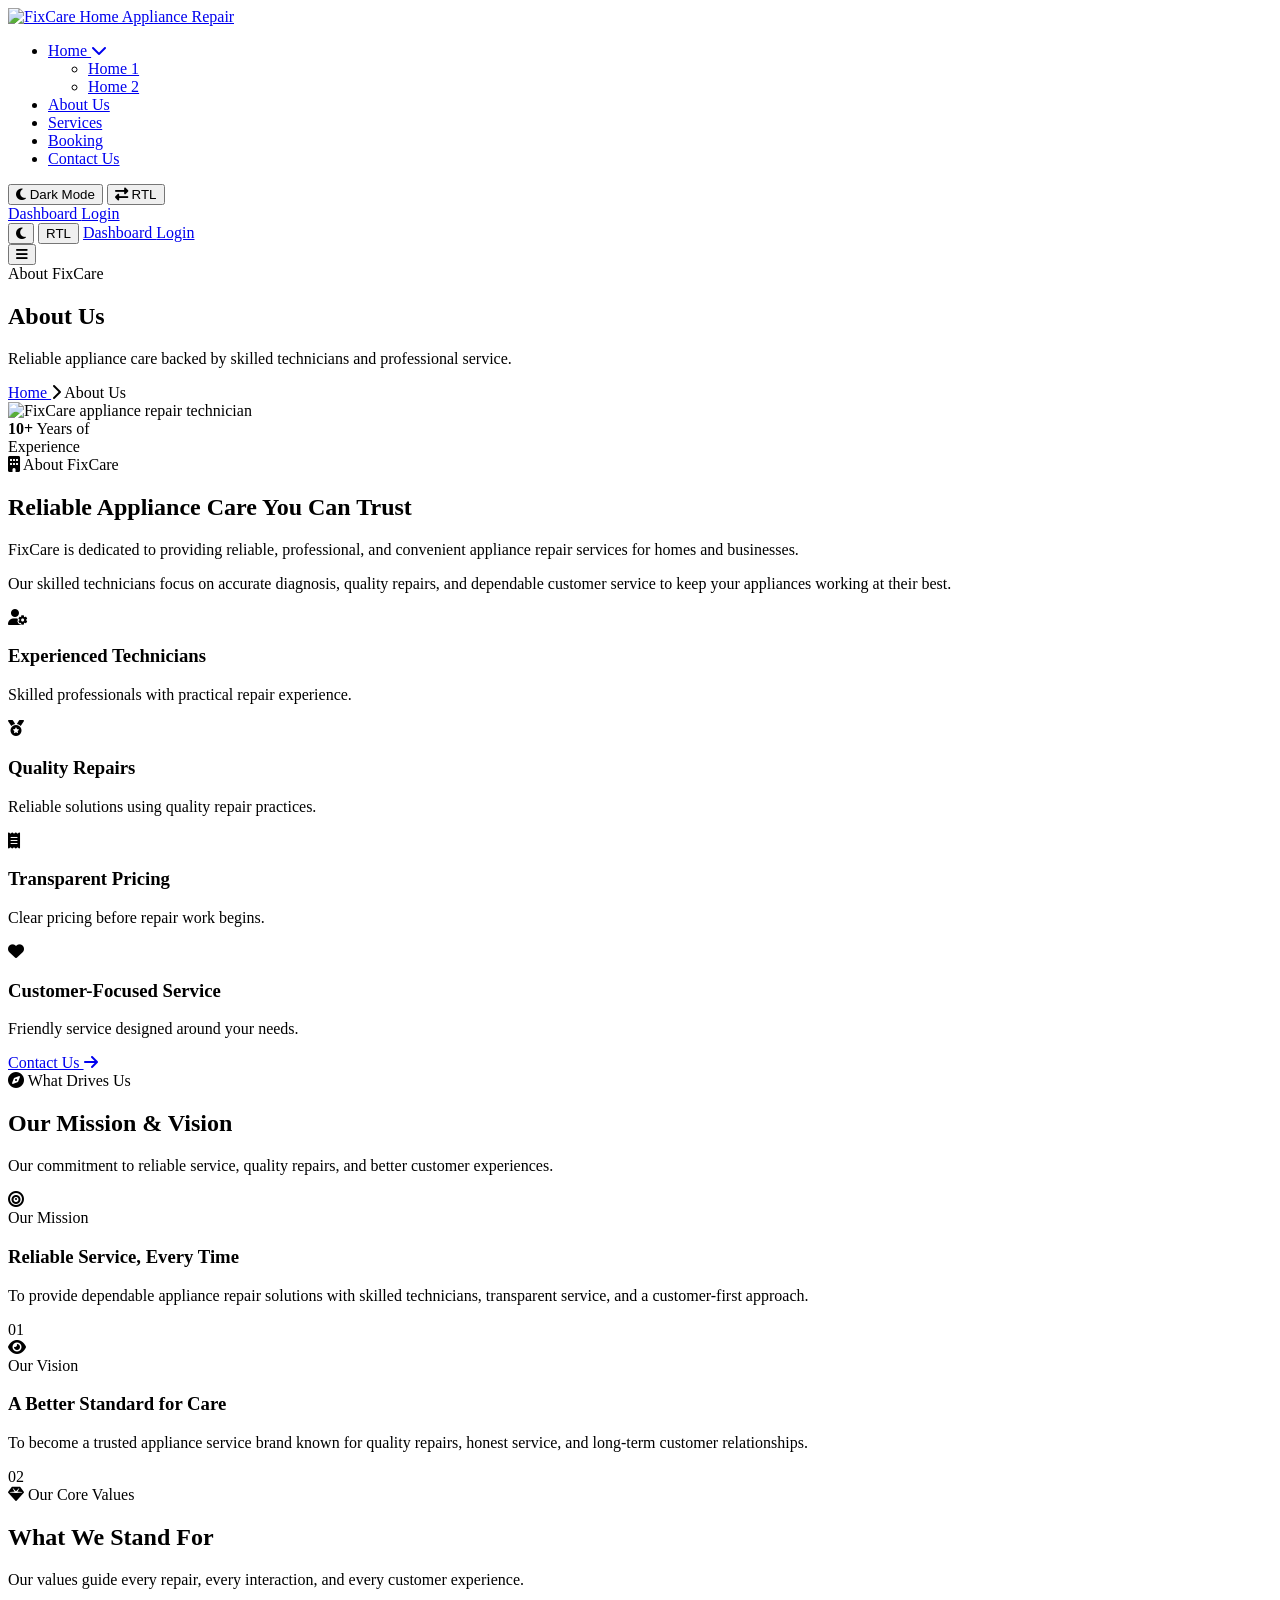
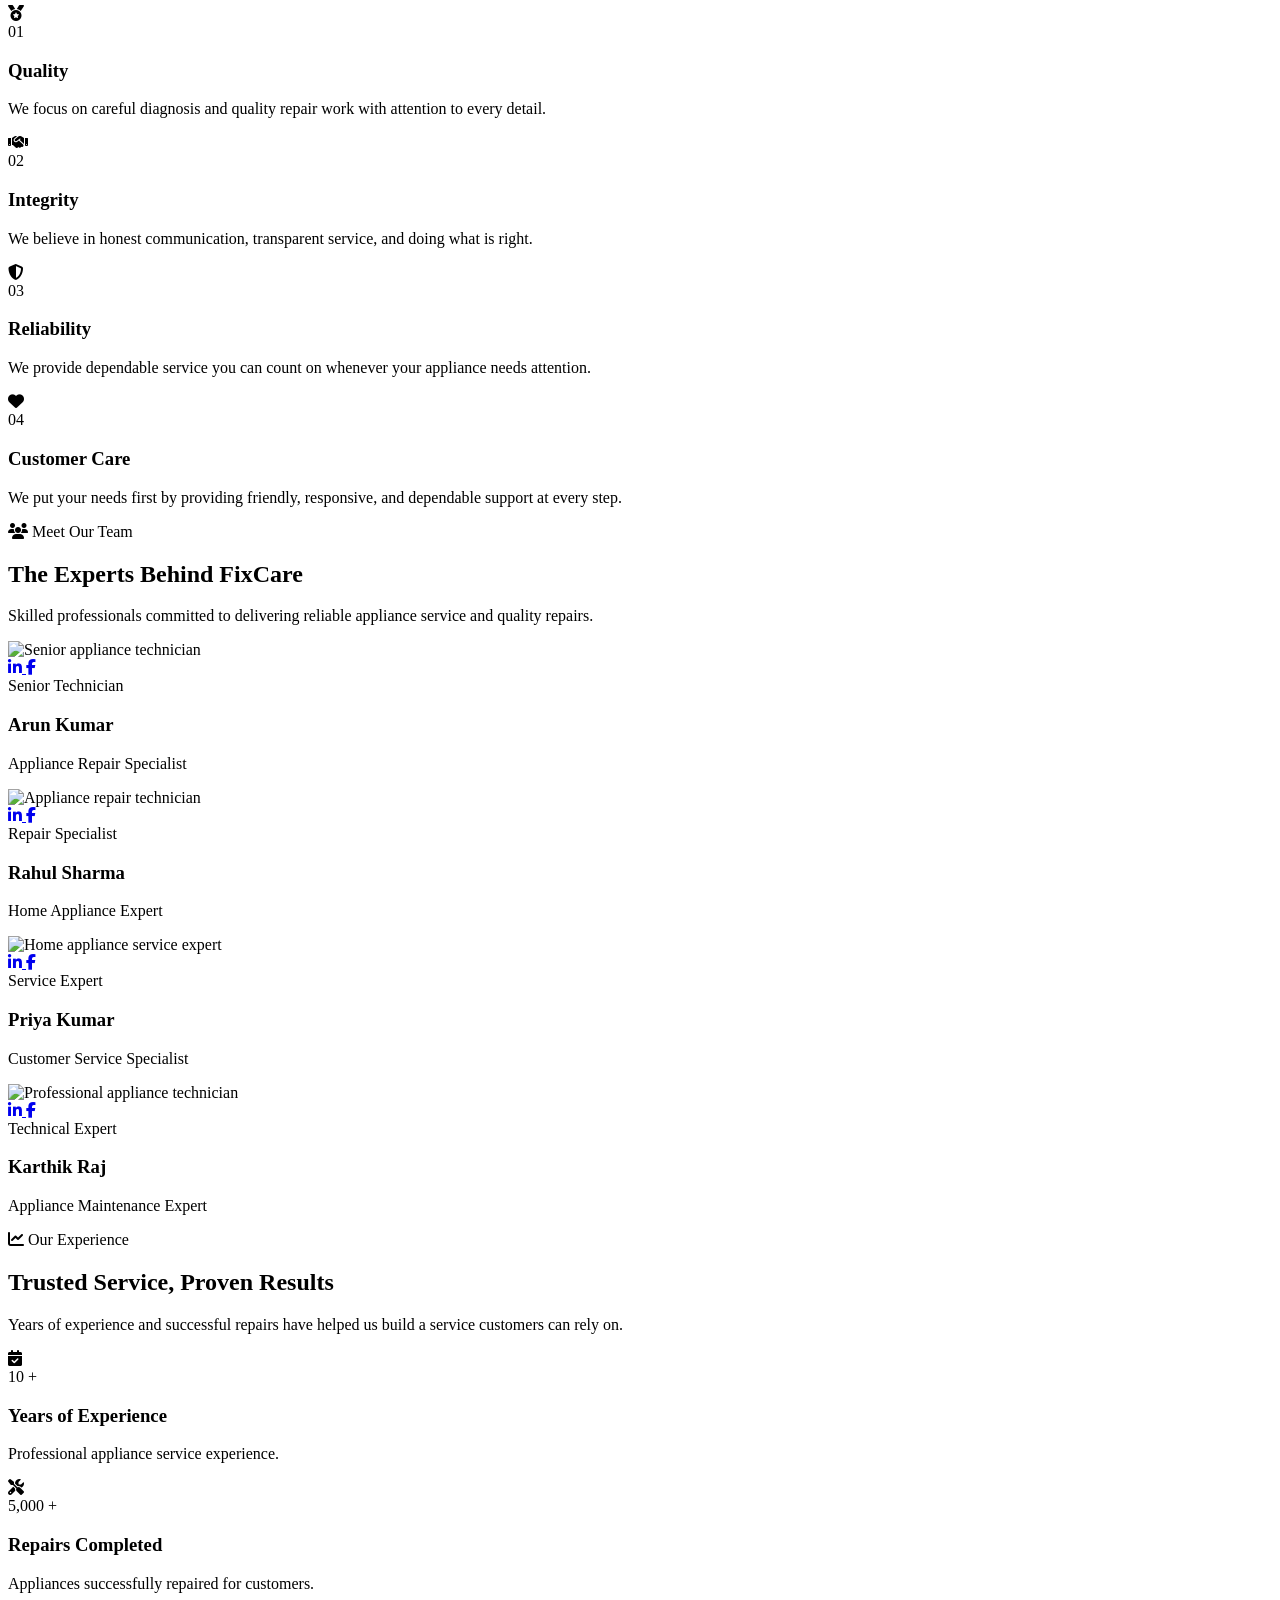
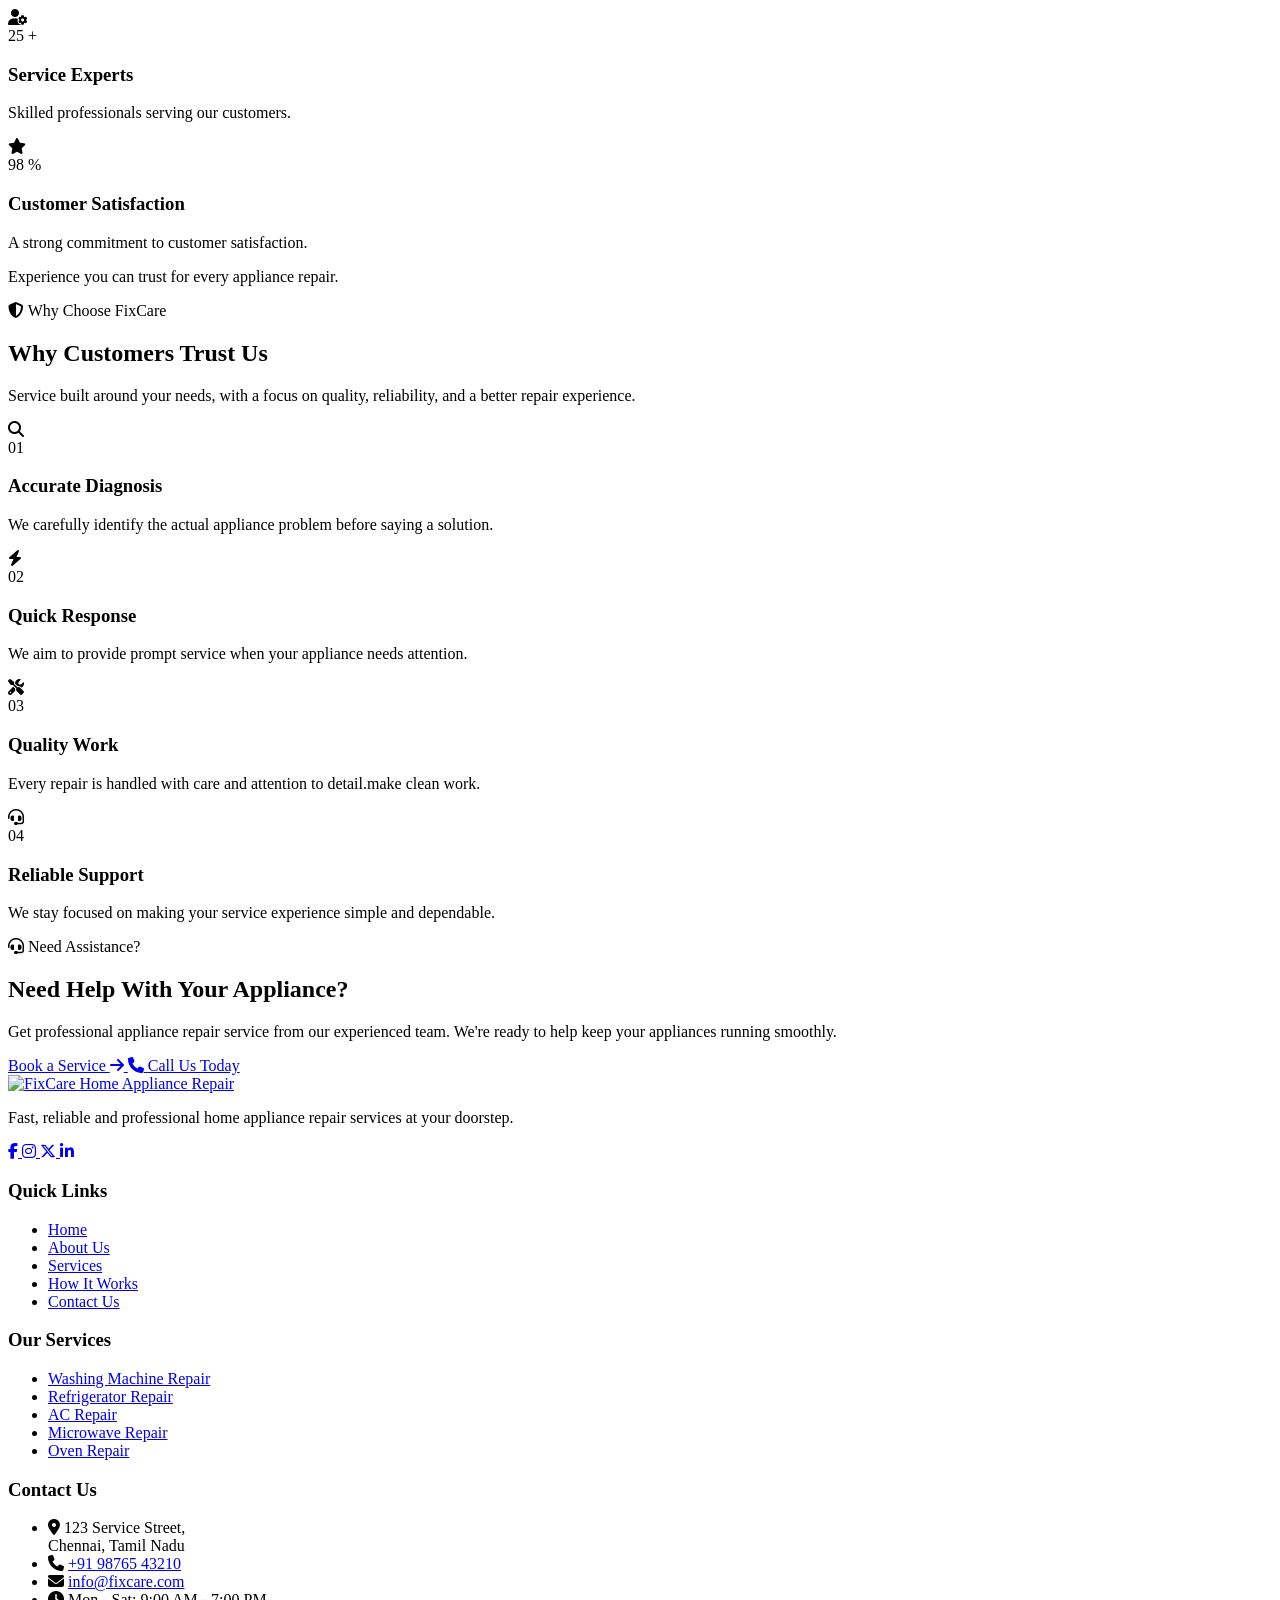
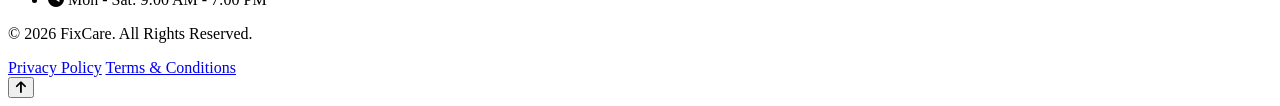
==== about.html @ e4c1529a "Add files via upload" ====
<!DOCTYPE html>

<html lang="en">

<head>
  <meta charset="UTF-8">
  <meta name="viewport" content="width=device-width, initial-scale=1.0">
  <title>FixCare - Home Appliance Repair</title>

  <!-- Favicon -->

  <link rel="icon" type="image/png" href="images/logo.png">

  <!-- Google Fonts -->

  <link rel="preconnect" href="https://fonts.googleapis.com">
  <link rel="preconnect" href="https://fonts.gstatic.com" crossorigin>
  <link href="https://fonts.googleapis.com/css2?family=Poppins:wght@300;400;500;600;700;800&display=swap" rel="stylesheet">

  <!-- Font Awesome -->

  <link rel="stylesheet" href="https://cdnjs.cloudflare.com/ajax/libs/font-awesome/6.7.2/css/all.min.css">

  <!-- CSS -->

  <link rel="stylesheet" href="css/style.css">
  <link rel="stylesheet" href="css/responsive.css">
</head>

<body>
    <!-- ================= HEADER ================= -->
<header class="main-header">
    <div class="header-container">

        <!-- Logo -->
        <a href="index.html" class="logo">
            <img src="images/logo.png" alt="FixCare Home Appliance Repair">
        </a>

        <!-- Navigation -->
        <nav class="main-nav" id="mainNav">

            <ul class="nav-menu">

                <!-- Home Dropdown -->
                <li class="nav-item dropdown">
                    <a href="#" class="nav-link">
                        Home
                        <i class="fas fa-chevron-down"></i>
                    </a>

                    <ul class="dropdown-menu">
                        <li>
                            <a href="index.html">Home 1</a>
                        </li>
                        <li>
                            <a href="home2.html">Home 2</a>
                        </li>
                    </ul>
                </li>

                <!-- About Us -->
                <li class="nav-item">
                    <a href="about.html" class="nav-link active">About Us</a>
                </li>

                <!-- Services -->
                <li class="nav-item">
                    <a href="services.html" class="nav-link">Services</a>
                </li>

                <!-- How It Works -->
                <li class="nav-item">
                    <a href="booking.html" class="nav-link">Booking</a>
                </li>

                <!-- Contact Us -->
                <li class="nav-item">
                    <a href="contact.html" class="nav-link">Contact Us</a>
                </li>

            </ul>

            <!-- Mobile Buttons -->
             <div class="mobile-buttons">

    <!-- Dark Mode + RTL -->
    <div class="mobile-theme-rtl">

        <button type="button" id="mobileThemeToggle">
            <i class="fas fa-moon"></i>
            <span>Dark Mode</span>
        </button>

        <button type="button" id="mobileRtlToggle">
            <i class="fas fa-right-left"></i>
            <span>RTL</span>
        </button>

    </div>

    <!-- Dashboard -->
    <a href="dashboard.html" class="header-btn dashboard-btn">
        Dashboard
    </a>

    <!-- Login -->
    <a href="login.html" class="header-btn login-btn">
        Login
    </a>

</div>

        </nav>

        <!-- Right Header Actions -->
        <div class="header-actions">

            <!-- Dark Mode -->
            <button class="icon-btn theme-toggle" id="themeToggle" type="button"
                aria-label="Toggle dark mode">
                <i class="fas fa-moon"></i>
            </button>

            <!-- RTL -->
            <button class="rtl-btn" id="rtlToggle" type="button">
                RTL
            </button>

            <!-- Dashboard -->
            <a href="dashboard.html" class="header-btn dashboard-btn">
                Dashboard
            </a>

            <!-- Login -->
            <a href="login.html" class="header-btn login-btn">
                Login
            </a>

        </div>

        <!-- Mobile Hamburger -->
        <button class="menu-toggle" id="menuToggle" type="button"
            aria-label="Open navigation menu">
            <i class="fas fa-bars"></i>
        </button>

    </div>
</header>
<!-- =============== END HEADER =============== -->
<!-- ================= ABOUT PAGE BANNER ================= -->
<section class="about-page-banner">

    <div class="about-banner-overlay"></div>

    <div class="about-banner-container">

        <div class="about-banner-content">

            <span class="about-banner-subtitle">
                About FixCare
            </span>

            <h1>
                About Us
            </h1>

            <p>
                Reliable appliance care backed by skilled
                technicians and professional service.
            </p>

            <!-- Breadcrumb -->
            <div class="about-breadcrumb">

                <a href="index.html">
                    Home
                </a>

                <i class="fas fa-chevron-right"></i>

                <span>
                    About Us
                </span>

            </div>

        </div>

    </div>

</section>
<!-- =============== END ABOUT PAGE BANNER =============== -->
<!-- ================= ABOUT FIXCARE ================= -->
<section class="about-fixcare-section">

    <div class="about-fixcare-container">

        <!-- Image Side -->
        <div class="about-fixcare-image">

            <div class="about-image-wrapper">

                <img src="images/about-fixcare.jpg"
                     alt="FixCare appliance repair technician">

                <!-- Experience Badge -->
                <div class="about-experience-badge">

                    <strong>10+</strong>

                    <span>
                        Years of
                        <br>
                        Experience
                    </span>

                </div>

            </div>

        </div>


        <!-- Content Side -->
        <div class="about-fixcare-content">

            <span class="about-section-subtitle">
                <i class="fas fa-building"></i>
                About FixCare
            </span>

            <h2>
                Reliable Appliance Care
                <span>You Can Trust</span>
            </h2>

            <p>
                FixCare is dedicated to providing reliable,
                professional, and convenient appliance repair
                services for homes and businesses.
            </p>

            <p>
                Our skilled technicians focus on accurate
                diagnosis, quality repairs, and dependable
                customer service to keep your appliances
                working at their best.
            </p>


            <!-- Highlights -->
            <div class="about-fixcare-highlights">


                <!-- Highlight 1 -->
                <div class="about-highlight">

                    <div class="about-highlight-icon">
                        <i class="fas fa-user-gear"></i>
                    </div>

                    <div>
                        <h3>
                            Experienced Technicians
                        </h3>

                        <p>
                            Skilled professionals with
                            practical repair experience.
                        </p>
                    </div>

                </div>


                <!-- Highlight 2 -->
                <div class="about-highlight">

                    <div class="about-highlight-icon">
                        <i class="fas fa-medal"></i>
                    </div>

                    <div>
                        <h3>
                            Quality Repairs
                        </h3>

                        <p>
                            Reliable solutions using
                            quality repair practices.
                        </p>
                    </div>

                </div>


                <!-- Highlight 3 -->
                <div class="about-highlight">

                    <div class="about-highlight-icon">
                        <i class="fas fa-receipt"></i>
                    </div>

                    <div>
                        <h3>
                            Transparent Pricing
                        </h3>

                        <p>
                            Clear pricing before repair
                            work begins.
                        </p>
                    </div>

                </div>


                <!-- Highlight 4 -->
                <div class="about-highlight">

                    <div class="about-highlight-icon">
                        <i class="fas fa-heart"></i>
                    </div>

                    <div>
                        <h3>
                            Customer-Focused Service
                        </h3>

                        <p>
                            Friendly service designed
                            around your needs.
                        </p>
                    </div>

                </div>


            </div>


            <!-- Button -->
            <a href="contact.html"
               class="about-fixcare-btn">

                Contact Us

                <i class="fas fa-arrow-right"></i>

            </a>

        </div>

    </div>

</section>
<!-- =============== END ABOUT FIXCARE =============== -->
 <!-- ================= MISSION & VISION ================= -->
<section class="about-mission-section">

    <div class="about-mission-container">

        <!-- Section Heading -->
        <div class="section-heading">

            <span class="section-subtitle">
                <i class="fas fa-compass"></i>
                What Drives Us
            </span>

            <h2>
                Our Mission &
                <span>Vision</span>
            </h2>

            <p>
                Our commitment to reliable service, quality repairs,
                and better customer experiences.
            </p>

        </div>


        <!-- Mission & Vision Cards -->
        <div class="mission-vision-grid">


            <!-- ================= MISSION ================= -->

            <div class="mission-vision-card mission-card">

                <div class="mission-card-icon">
                    <i class="fas fa-bullseye"></i>
                </div>

                <div class="mission-card-content">

                    <span class="mission-card-label">
                        Our Mission
                    </span>

                    <h3>
                        Reliable Service,
                        <span>Every Time</span>
                    </h3>

                    <p>
                        To provide dependable appliance repair
                        solutions with skilled technicians,
                        transparent service, and a customer-first
                        approach.
                    </p>

                </div>

                <div class="mission-card-number">
                    01
                </div>

            </div>


            <!-- ================= VISION ================= -->

            <div class="mission-vision-card vision-card">

                <div class="mission-card-icon">
                    <i class="fas fa-eye"></i>
                </div>

                <div class="mission-card-content">

                    <span class="mission-card-label">
                        Our Vision
                    </span>

                    <h3>
                        A Better Standard
                        <span>for Care</span>
                    </h3>

                    <p>
                        To become a trusted appliance service brand
                        known for quality repairs, honest service,
                        and long-term customer relationships.
                    </p>

                </div>

                <div class="mission-card-number">
                    02
                </div>

            </div>


        </div>

    </div>

</section>
<!-- =============== END MISSION & VISION =============== -->
 <!-- ================= CORE VALUES ================= -->
<section class="about-values-section">

    <div class="about-values-container">

        <!-- Section Heading -->
        <div class="section-heading">

            <span class="section-subtitle">
                <i class="fas fa-gem"></i>
                Our Core Values
            </span>

            <h2>
                What We
                <span>Stand For</span>
            </h2>

            <p>
                Our values guide every repair, every interaction,
                and every customer experience.
            </p>

        </div>


        <!-- Values Grid -->
        <div class="about-values-grid">


            <!-- ================= VALUE 1 ================= -->

            <div class="about-value-card">

                <div class="value-card-top">

                    <div class="value-icon">
                        <i class="fas fa-medal"></i>
                    </div>

                    <span class="value-number">
                        01
                    </span>

                </div>

                <div class="value-content">

                    <h3>
                        Quality
                    </h3>

                    <p>
                        We focus on careful diagnosis and
                        quality repair work with attention
                        to every detail.
                    </p>

                </div>

                <div class="value-card-line"></div>

            </div>


            <!-- ================= VALUE 2 ================= -->

            <div class="about-value-card">

                <div class="value-card-top">

                    <div class="value-icon">
                        <i class="fas fa-handshake"></i>
                    </div>

                    <span class="value-number">
                        02
                    </span>

                </div>

                <div class="value-content">

                    <h3>
                        Integrity
                    </h3>

                    <p>
                        We believe in honest communication,
                        transparent service, and doing what
                        is right.
                    </p>

                </div>

                <div class="value-card-line"></div>

            </div>


            <!-- ================= VALUE 3 ================= -->

            <div class="about-value-card">

                <div class="value-card-top">

                    <div class="value-icon">
                        <i class="fas fa-shield-halved"></i>
                    </div>

                    <span class="value-number">
                        03
                    </span>

                </div>

                <div class="value-content">

                    <h3>
                        Reliability
                    </h3>

                    <p>
                        We provide dependable service
                        you can count on whenever your
                        appliance needs attention.
                    </p>

                </div>

                <div class="value-card-line"></div>

            </div>


            <!-- ================= VALUE 4 ================= -->

            <div class="about-value-card">

                <div class="value-card-top">

                    <div class="value-icon">
                        <i class="fas fa-heart"></i>
                    </div>

                    <span class="value-number">
                        04
                    </span>

                </div>

                <div class="value-content">

                    <h3>
                        Customer Care
                    </h3>

                    <p>
                        We put your needs first by providing friendly,
    responsive, and dependable support at every step.
                    </p>

                </div>

                <div class="value-card-line"></div>

            </div>


        </div>

    </div>

</section>
<!-- =============== END CORE VALUES =============== -->
 <!-- ================= OUR TEAM ================= -->
<section class="about-team-section">

    <div class="about-team-container">

        <!-- Section Heading -->
        <div class="section-heading">

            <span class="section-subtitle">
                <i class="fas fa-users"></i>
                Meet Our Team
            </span>

            <h2>
                The Experts
                <span>Behind FixCare</span>
            </h2>

            <p>
                Skilled professionals committed to delivering
                reliable appliance service and quality repairs.
            </p>

        </div>


        <!-- Team Grid -->
        <div class="about-team-grid">


            <!-- ================= TEAM 1 ================= -->

            <div class="about-team-card">

                <div class="team-image">

                    <img src="images/team-1.jpg"
                         alt="Senior appliance technician">

                    <div class="team-social">

                        <a href="#" aria-label="LinkedIn">
                            <i class="fab fa-linkedin-in"></i>
                        </a>

                        <a href="#" aria-label="Facebook">
                            <i class="fab fa-facebook-f"></i>
                        </a>

                    </div>

                </div>

                <div class="team-content">

                    <span>
                        Senior Technician
                    </span>

                    <h3>
                        Arun Kumar
                    </h3>

                    <p>
                        Appliance Repair Specialist
                    </p>

                </div>

            </div>


            <!-- ================= TEAM 2 ================= -->

            <div class="about-team-card">

                <div class="team-image">

                    <img src="images/team-2.jpg"
                         alt="Appliance repair technician">

                    <div class="team-social">

                        <a href="#" aria-label="LinkedIn">
                            <i class="fab fa-linkedin-in"></i>
                        </a>

                        <a href="#" aria-label="Facebook">
                            <i class="fab fa-facebook-f"></i>
                        </a>

                    </div>

                </div>

                <div class="team-content">

                    <span>
                        Repair Specialist
                    </span>

                    <h3>
                        Rahul Sharma
                    </h3>

                    <p>
                        Home Appliance Expert
                    </p>

                </div>

            </div>


            <!-- ================= TEAM 3 ================= -->

            <div class="about-team-card">

                <div class="team-image">

                    <img src="images/team-3.jpg"
                         alt="Home appliance service expert">

                    <div class="team-social">

                        <a href="#" aria-label="LinkedIn">
                            <i class="fab fa-linkedin-in"></i>
                        </a>

                        <a href="#" aria-label="Facebook">
                            <i class="fab fa-facebook-f"></i>
                        </a>

                    </div>

                </div>

                <div class="team-content">

                    <span>
                        Service Expert
                    </span>

                    <h3>
                        Priya Kumar
                    </h3>

                    <p>
                        Customer Service Specialist
                    </p>

                </div>

            </div>


            <!-- ================= TEAM 4 ================= -->

            <div class="about-team-card">

                <div class="team-image">

                    <img src="images/team-4.jpg"
                         alt="Professional appliance technician">

                    <div class="team-social">

                        <a href="#" aria-label="LinkedIn">
                            <i class="fab fa-linkedin-in"></i>
                        </a>

                        <a href="#" aria-label="Facebook">
                            <i class="fab fa-facebook-f"></i>
                        </a>

                    </div>

                </div>

                <div class="team-content">

                    <span>
                        Technical Expert
                    </span>

                    <h3>
                        Karthik Raj
                    </h3>

                    <p>
                        Appliance Maintenance Expert
                    </p>

                </div>

            </div>


        </div>

    </div>

</section>
<!-- =============== END OUR TEAM =============== -->
 <!-- ================= EXPERIENCE & STATS ================= -->
<section class="about-stats-section">

    <div class="about-stats-container">

        <!-- Section Heading -->
        <div class="section-heading">

            <span class="section-subtitle">
                <i class="fas fa-chart-line"></i>
                Our Experience
            </span>

            <h2>
                Trusted Service,
                <span>Proven Results</span>
            </h2>

            <p>
                Years of experience and successful repairs have
                helped us build a service customers can rely on.
            </p>

        </div>


        <!-- Statistics Grid -->
        <div class="about-stats-grid">


            <!-- ================= STAT 1 ================= -->

            <div class="about-stat-card">

                <div class="about-stat-icon">
                    <i class="fas fa-calendar-check"></i>
                </div>

                <div class="about-stat-number">
                    <span class="counter"
                          data-target="10">
                        10
                    </span>
                    <span class="stat-plus">+</span>
                </div>

                <h3>
                    Years of Experience
                </h3>

                <p>
                    Professional appliance service experience.
                </p>

            </div>


            <!-- ================= STAT 2 ================= -->

            <div class="about-stat-card">

                <div class="about-stat-icon">
                    <i class="fas fa-screwdriver-wrench"></i>
                </div>

                <div class="about-stat-number">
                    <span class="counter"
                          data-target="5000">
                        5,000
                    </span>
                    <span class="stat-plus">+</span>
                </div>

                <h3>
                    Repairs Completed
                </h3>

                <p>
                    Appliances successfully repaired for customers.
                </p>

            </div>


            <!-- ================= STAT 3 ================= -->

            <div class="about-stat-card">

                <div class="about-stat-icon">
                    <i class="fas fa-user-gear"></i>
                </div>

                <div class="about-stat-number">
                    <span class="counter"
                          data-target="25">
                        25
                    </span>
                    <span class="stat-plus">+</span>
                </div>

                <h3>
                    Service Experts
                </h3>

                <p>
                    Skilled professionals serving our customers.
                </p>

            </div>


            <!-- ================= STAT 4 ================= -->

            <div class="about-stat-card">

                <div class="about-stat-icon">
                    <i class="fas fa-star"></i>
                </div>

                <div class="about-stat-number">
                    <span class="counter"
                          data-target="98">
                        98
                    </span>
                    <span class="stat-percent">%</span>
                </div>

                <h3>
                    Customer Satisfaction
                </h3>

                <p>
                    A strong commitment to customer satisfaction.
                </p>

            </div>


        </div>


        <!-- Bottom Statement -->
        <div class="about-stats-bottom">

            <div class="stats-bottom-line"></div>

            <p>
                Experience you can trust for every appliance repair.
            </p>

            <div class="stats-bottom-line"></div>

        </div>

    </div>

</section>
<!-- =============== END EXPERIENCE & STATS =============== -->
 <!-- ================= WHY CUSTOMERS TRUST US ================= -->
<section class="about-trust-section">

    <div class="about-trust-container">

        <!-- Section Heading -->
        <div class="section-heading">

            <span class="section-subtitle">
                <i class="fas fa-shield-halved"></i>
                Why Choose FixCare
            </span>

            <h2>
                Why Customers
                <span>Trust Us</span>
            </h2>

            <p>
                Service built around your needs, with a focus on
                quality, reliability, and a better repair experience.
            </p>

        </div>


        <!-- Trust Cards -->
        <div class="about-trust-grid">


            <!-- ================= CARD 1 ================= -->

            <div class="about-trust-card">

                <div class="trust-card-top">

                    <div class="trust-icon">
                        <i class="fas fa-magnifying-glass"></i>
                    </div>

                    <span class="trust-number">
                        01
                    </span>

                </div>

                <div class="trust-content">

                    <h3>
                        Accurate Diagnosis
                    </h3>

                    <p>
                        We carefully identify the actual appliance
                        problem before saying a solution.
                    </p>

                </div>

            </div>


            <!-- ================= CARD 2 ================= -->

            <div class="about-trust-card">

                <div class="trust-card-top">

                    <div class="trust-icon">
                        <i class="fas fa-bolt"></i>
                    </div>

                    <span class="trust-number">
                        02
                    </span>

                </div>

                <div class="trust-content">

                    <h3>
                        Quick Response
                    </h3>

                    <p>
                        We aim to provide prompt service when your
                        appliance needs attention.
                    </p>

                </div>

            </div>


            <!-- ================= CARD 3 ================= -->

            <div class="about-trust-card">

                <div class="trust-card-top">

                    <div class="trust-icon">
                        <i class="fas fa-screwdriver-wrench"></i>
                    </div>

                    <span class="trust-number">
                        03
                    </span>

                </div>

                <div class="trust-content">

                    <h3>
                        Quality Work
                    </h3>

                    <p>
                        Every repair is handled with care and
                        attention to detail.make clean work.
                    </p>

                </div>

            </div>


            <!-- ================= CARD 4 ================= -->

            <div class="about-trust-card">

                <div class="trust-card-top">

                    <div class="trust-icon">
                        <i class="fas fa-headset"></i>
                    </div>

                    <span class="trust-number">
                        04
                    </span>

                </div>

                <div class="trust-content">

                    <h3>
                        Reliable Support
                    </h3>

                    <p>
                        We stay focused on making your service
                        experience simple and dependable.
                    </p>

                </div>

            </div>


        </div>

    </div>

</section>
<!-- =============== END WHY CUSTOMERS TRUST US =============== -->
 <!-- ================= FINAL CTA ================= -->
<section class="about-final-cta">

    <div class="about-cta-overlay"></div>

    <div class="about-cta-container">

        <div class="about-cta-content">

            <span class="about-cta-subtitle">
                <i class="fas fa-headset"></i>
                Need Assistance?
            </span>

            <h2>
                Need Help With
                <span>Your Appliance?</span>
            </h2>

            <p>
                Get professional appliance repair service from
                our experienced team. We're ready to help keep
                your appliances running smoothly.
            </p>

            <div class="about-cta-buttons">

                <a href="contact.html" class="about-cta-btn">

                    Book a Service

                    <i class="fas fa-arrow-right"></i>

                </a>

                <a href="tel:+1234567890"
                   class="about-cta-phone">

                    <i class="fas fa-phone"></i>

                    <span>
                        Call Us Today
                    </span>

                </a>

            </div>

        </div>

    </div>

</section>
<!-- =============== END FINAL CTA =============== -->
<!-- ================= FOOTER ================= -->
<footer class="main-footer">

    <div class="footer-container">

        <!-- Footer About -->
        <div class="footer-column footer-about">

            <a href="index.html" class="footer-logo">
                <img src="images/logo.png"
                     alt="FixCare Home Appliance Repair">
            </a>

            <p>
                Fast, reliable and professional home appliance
                repair services at your doorstep.
            </p>

            <div class="footer-social">

                <a href="#" aria-label="Facebook">
                    <i class="fab fa-facebook-f"></i>
                </a>

                <a href="#" aria-label="Instagram">
                    <i class="fab fa-instagram"></i>
                </a>

                <a href="#" aria-label="Twitter">
                    <i class="fab fa-x-twitter"></i>
                </a>

                <a href="#" aria-label="LinkedIn">
                    <i class="fab fa-linkedin-in"></i>
                </a>

            </div>

        </div>


        <!-- Quick Links -->
        <div class="footer-column">

            <h3>Quick Links</h3>

            <ul class="footer-links">

                <li>
                    <a href="index.html">Home</a>
                </li>

                <li>
                    <a href="about.html">About Us</a>
                </li>

                <li>
                    <a href="services.html">Services</a>
                </li>

                <li>
                    <a href="how-it-works.html">
                        How It Works
                    </a>
                </li>

                <li>
                    <a href="contact.html">Contact Us</a>
                </li>

            </ul>

        </div>


        <!-- Our Services -->
        <div class="footer-column">

            <h3>Our Services</h3>

            <ul class="footer-links">

                <li>
                    <a href="services.html">
                        Washing Machine Repair
                    </a>
                </li>

                <li>
                    <a href="services.html">
                        Refrigerator Repair
                    </a>
                </li>

                <li>
                    <a href="services.html">
                        AC Repair
                    </a>
                </li>

                <li>
                    <a href="services.html">
                        Microwave Repair
                    </a>
                </li>

                <li>
                    <a href="services.html">
                        Oven Repair
                    </a>
                </li>

            </ul>

        </div>


        <!-- Contact -->
        <div class="footer-column footer-contact">

            <h3>Contact Us</h3>

            <ul>

                <li>
                    <i class="fas fa-location-dot"></i>

                    <span>
                        123 Service Street,<br>
                        Chennai, Tamil Nadu
                    </span>
                </li>

                <li>
                    <i class="fas fa-phone"></i>

                    <a href="tel:+919876543210">
                        +91 98765 43210
                    </a>
                </li>

                <li>
                    <i class="fas fa-envelope"></i>

                    <a href="mailto:info@fixcare.com">
                        info@fixcare.com
                    </a>
                </li>

                <li>
                    <i class="fas fa-clock"></i>

                    <span>
                        Mon - Sat: 9:00 AM - 7:00 PM
                    </span>
                </li>

            </ul>

        </div>

    </div>


    <!-- Footer Bottom -->
    <div class="footer-bottom">

        <div class="footer-bottom-container">

            <p>
                © 2026 FixCare. All Rights Reserved.
            </p>

            <div class="footer-bottom-links">

                <a href="#">Privacy Policy</a>

                <a href="#">Terms & Conditions</a>

            </div>

        </div>

    </div>

</footer>
<!-- =============== END FOOTER =============== -->


  <!-- JS -->
<!-- Scroll To Top -->
<button id="scrollTopBtn" class="scroll-top-btn" aria-label="Scroll to top">
    <i class="fa-solid fa-arrow-up"></i>
</button>
  <script src="js/script.js"></script>

</body>
</html>
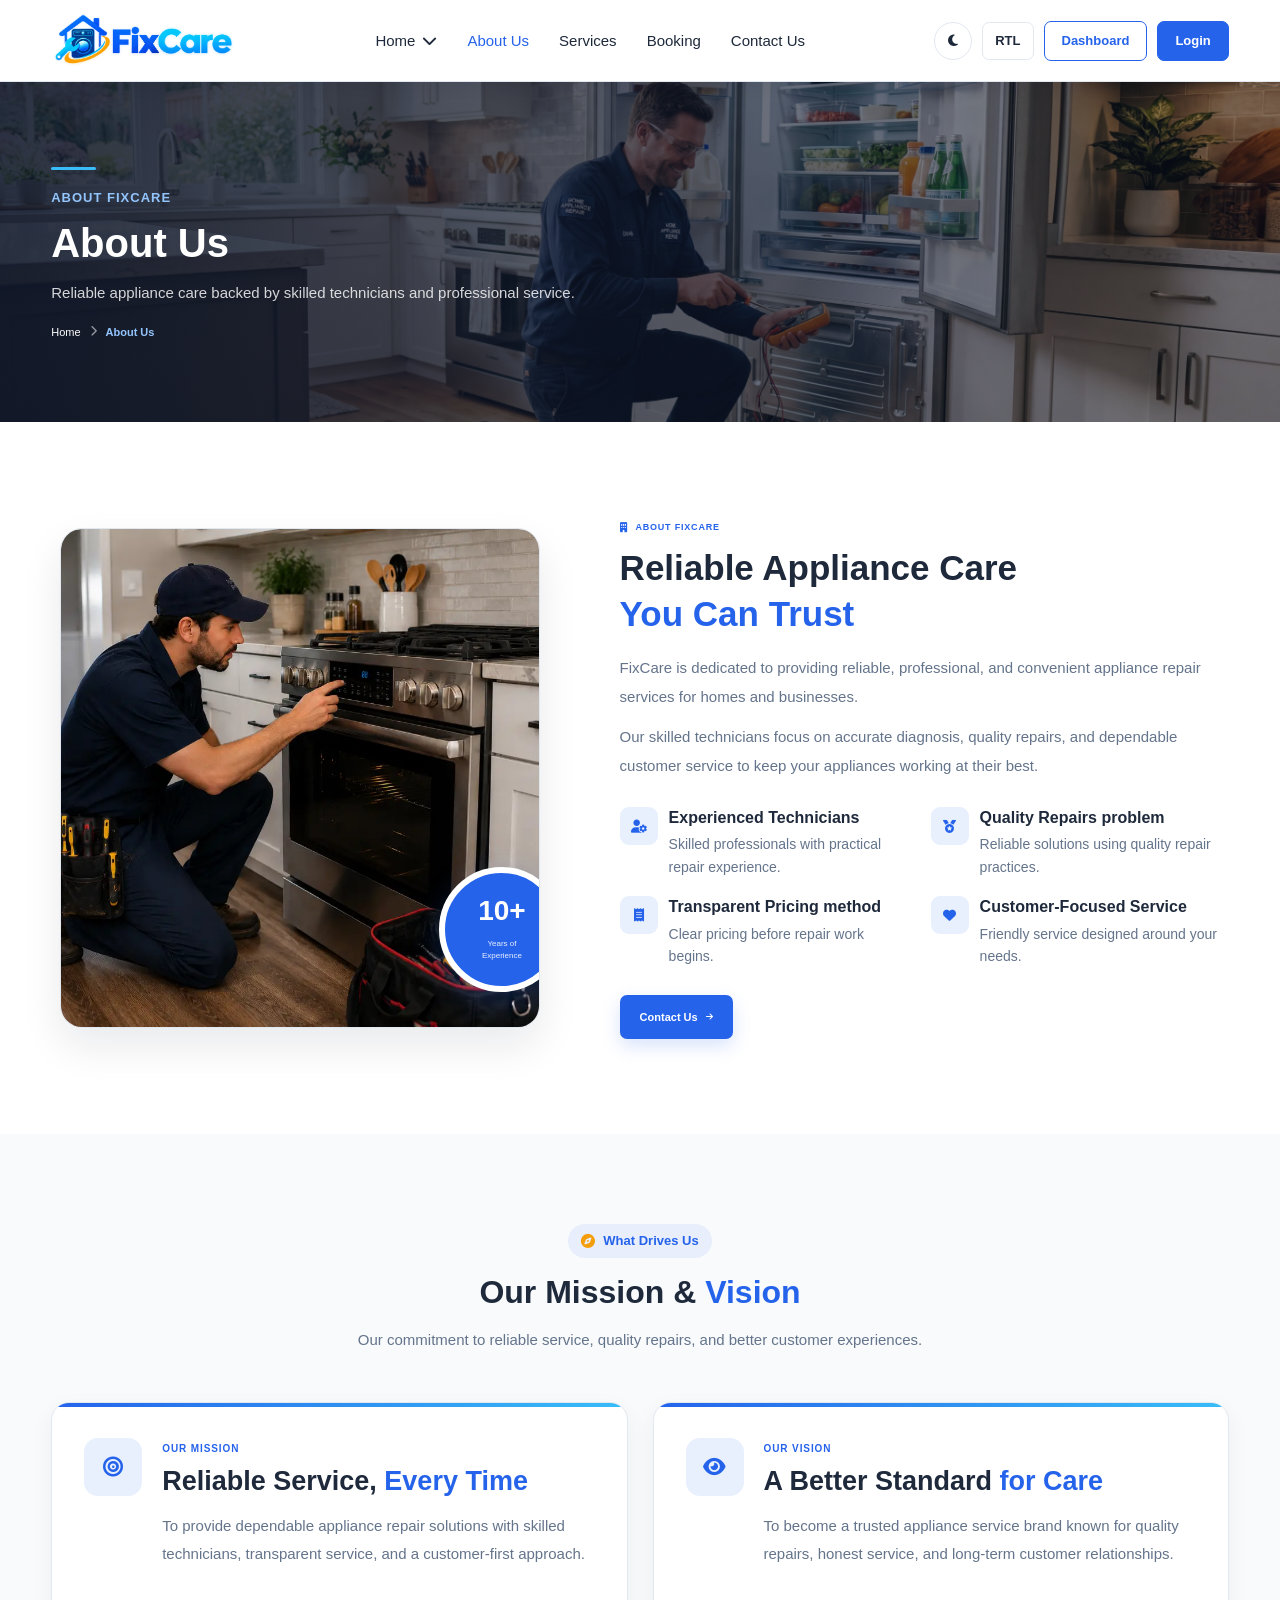
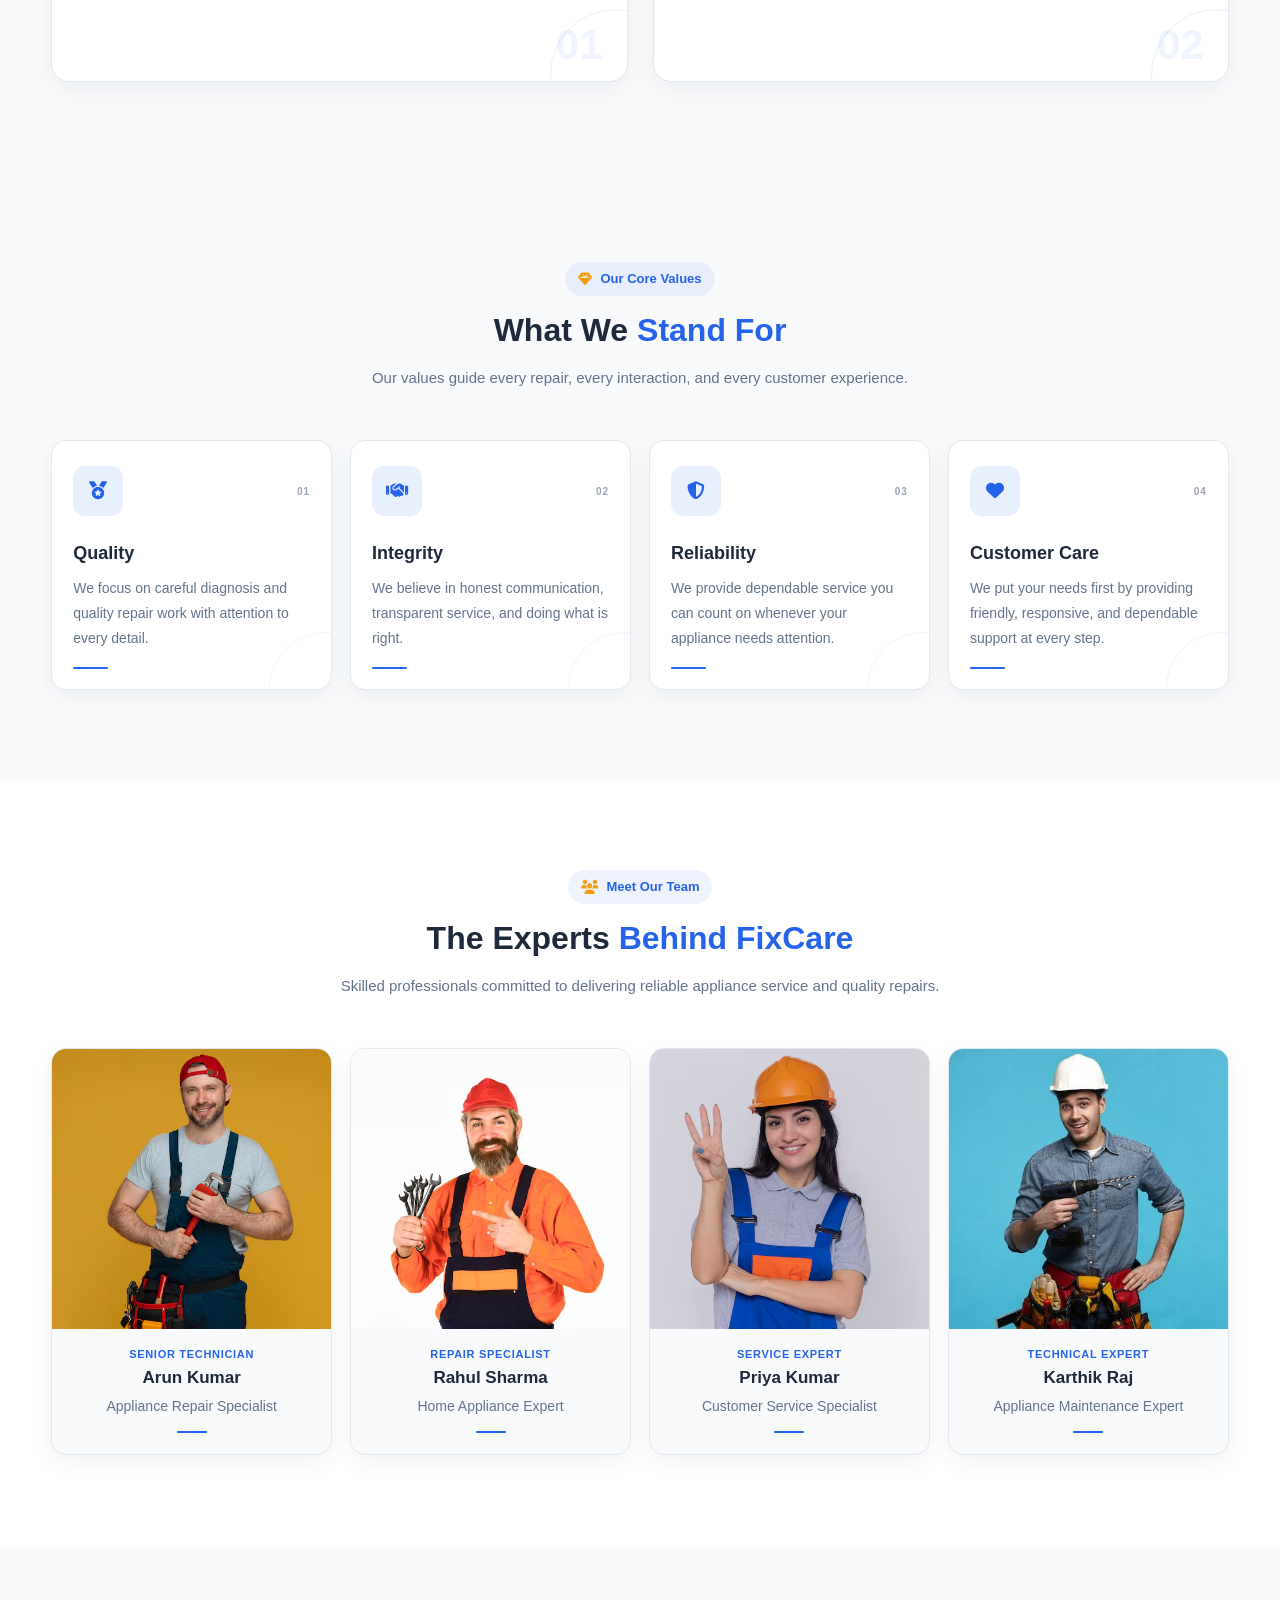
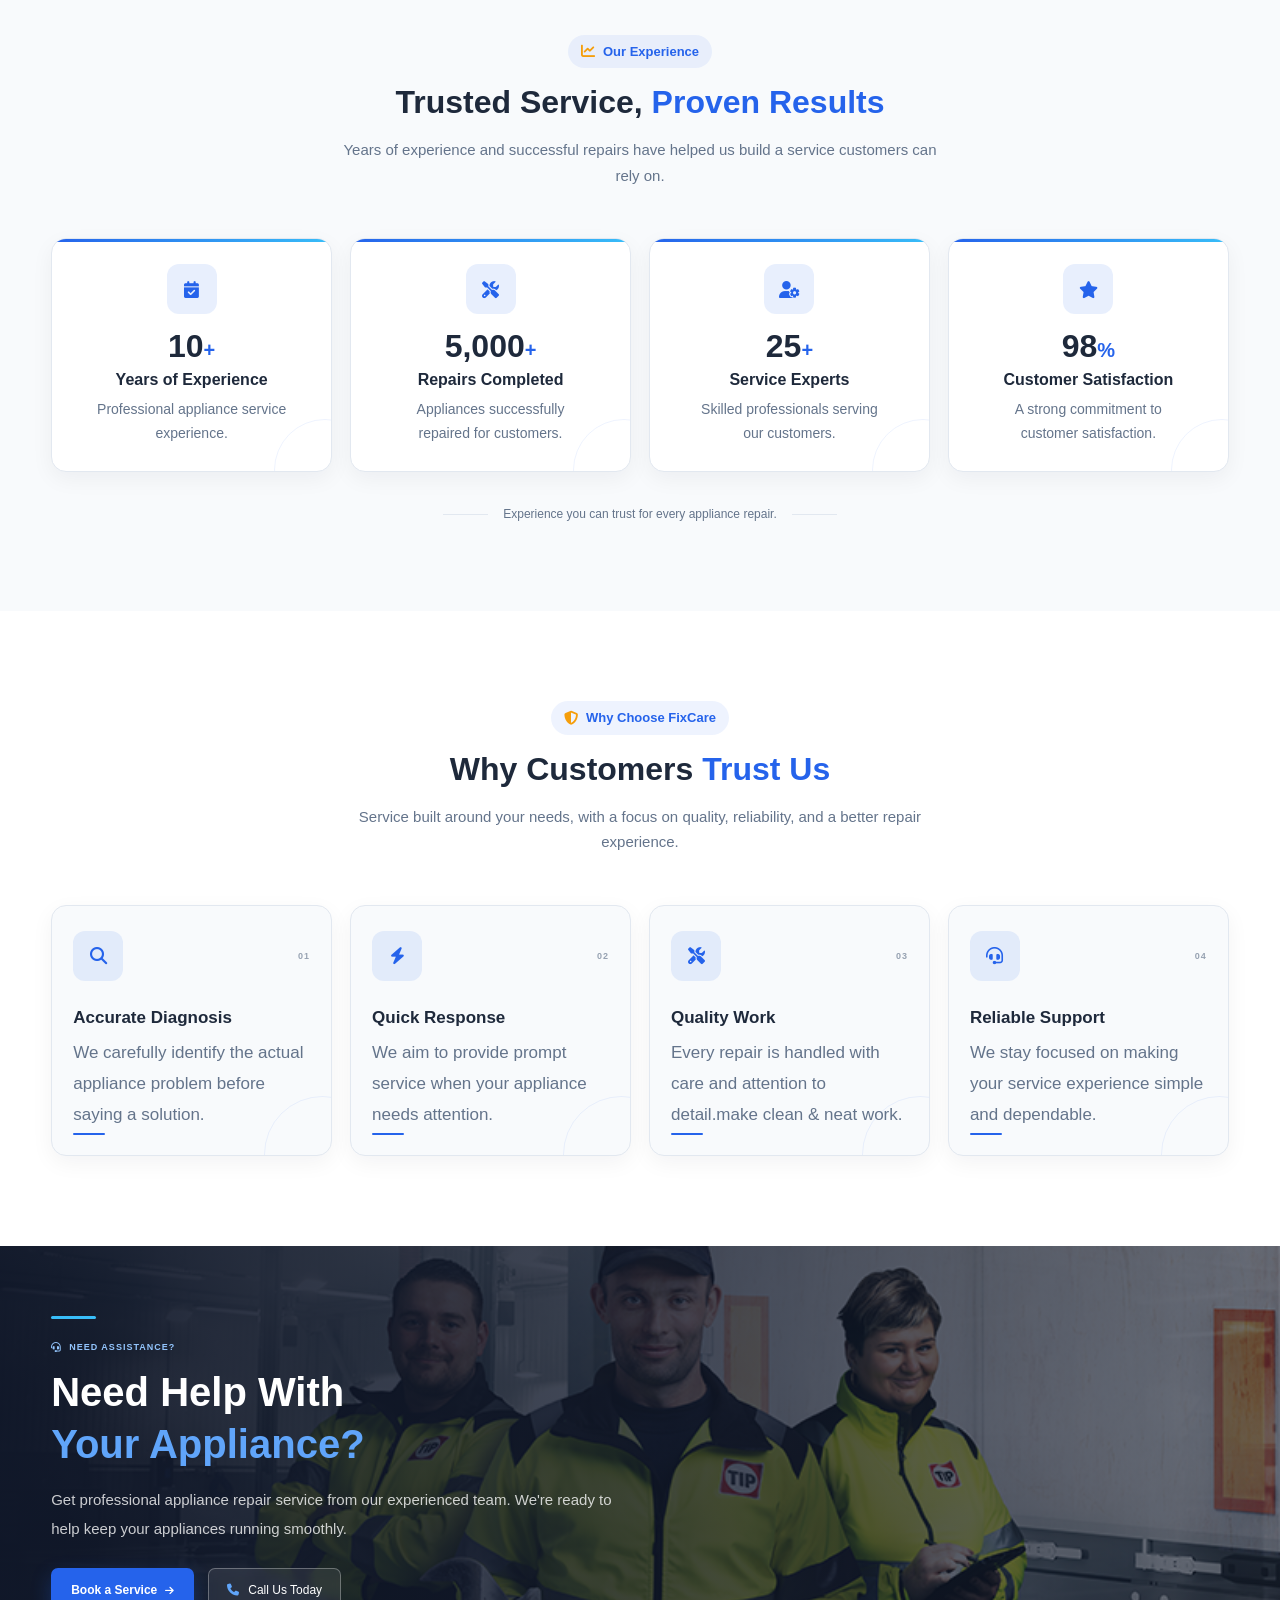
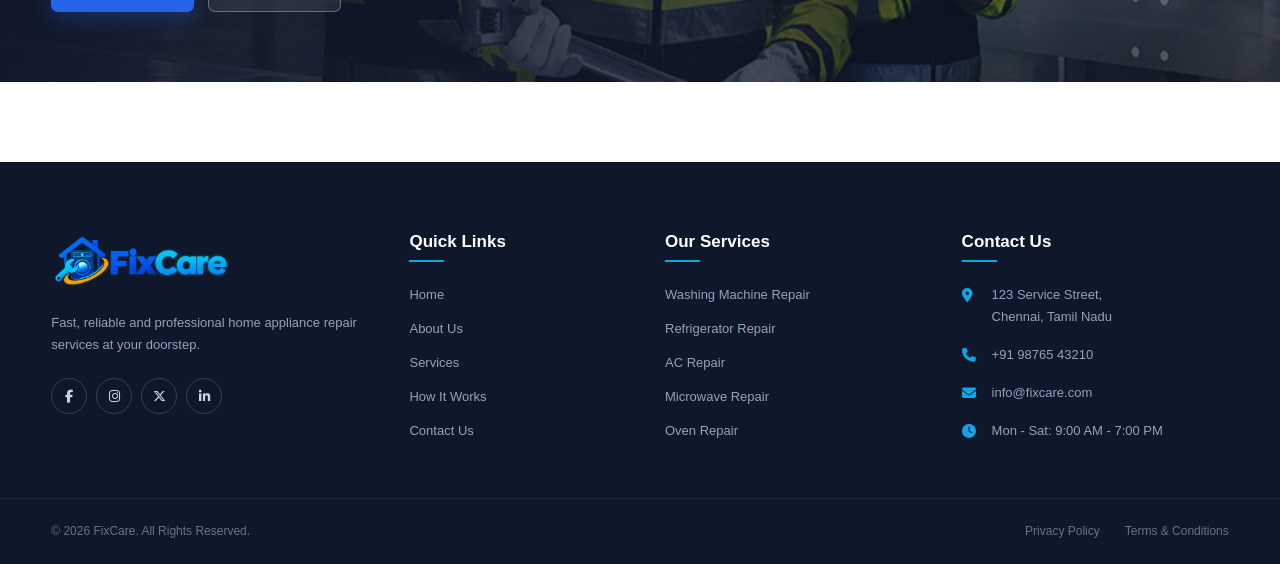
==== commit de6dd61f: "Add files via upload" ====
--- a/about.html
+++ b/about.html
@@ -283,7 +283,7 @@
 
                     <div>
                         <h3>
-                            Quality Repairs
+                            Quality Repairs problem
                         </h3>
 
                         <p>
@@ -304,7 +304,7 @@
 
                     <div>
                         <h3>
-                            Transparent Pricing
+                            Transparent Pricing method
                         </h3>
 
                         <p>
@@ -1116,7 +1116,7 @@
 
                     <p>
                         Every repair is handled with care and
-                        attention to detail.make clean work.
+                        attention to detail.make clean & neat work.
                     </p>
 
                 </div>
--- a/css/style.css
+++ b/css/style.css
@@ -0,0 +1,19135 @@
+/* =========================================
+   ROOT VARIABLES
+========================================= */
+
+:root {
+    --primary-color: #2563eb;
+    --secondary-color: #0ea5e9;
+    --accent-color: #f59e0b;
+    --active-color: #2563eb;
+
+    --bg-color: #ffffff;
+    --section-bg: #f8fafc;
+    --text-color: #1e293b;
+    --muted-text: #64748b;
+    --border-color: #e2e8f0;
+
+    --header-bg: #ffffff;
+    --dropdown-bg: #ffffff;
+
+    --white: #ffffff;
+    --black: #0f172a;
+
+    --shadow: 0 4px 20px rgba(15, 23, 42, 0.08);
+
+    --transition: 0.3s ease;
+}
+
+
+/* =========================================
+   DARK MODE VARIABLES
+========================================= */
+
+body.dark-mode {
+    --bg-color: #0f172a;
+    --section-bg: #111827;
+    --text-color: #f8fafc;
+    --muted-text: #cbd5e1;
+    --border-color: #334155;
+
+    --header-bg: #0f172a;
+    --dropdown-bg: #1e293b;
+
+    --shadow: 0 4px 20px rgba(0, 0, 0, 0.35);
+}
+
+
+/* =========================================
+   BASIC RESET
+========================================= */
+
+* {
+    margin: 0;
+    padding: 0;
+    box-sizing: border-box;
+}
+
+html {
+    scroll-behavior: smooth;
+}
+
+/* =========================================================
+   GLOBAL FONT - FIXCARE
+========================================================= */
+
+html,
+body {
+    font-family: "Poppins", sans-serif;
+}
+
+body,
+button,
+input,
+textarea,
+select,
+a {
+    font-family: "Poppins", sans-serif;
+}
+h1,
+h2,
+h3,
+h4,
+h5,
+h6 {
+    font-family: "Poppins", sans-serif;
+    font-weight: 600;
+}
+
+p {
+    font-family: "Poppins", sans-serif;
+    font-weight: 400;
+}
+
+button,
+a {
+    font-weight: 500;
+}
+a {
+    text-decoration: none;
+    color: inherit;
+}
+
+button {
+    font-family: inherit;
+}
+
+ul {
+    list-style: none;
+}
+
+
+/* =========================================
+   MAIN HEADER
+========================================= */
+
+.main-header {
+    width: 100%;
+    height: 82px;
+
+    background: var(--header-bg);
+
+    border-bottom: 1px solid var(--border-color);
+
+    position: sticky;
+    top: 0;
+    left: 0;
+
+    z-index: 1000;
+
+    box-shadow: var(--shadow);
+
+    transition:
+        background-color var(--transition),
+        border-color var(--transition);
+}
+
+
+/* =========================================
+   HEADER CONTAINER
+========================================= */
+
+.header-container {
+    width: 92%;
+    max-width: 1400px;
+
+    height: 100%;
+
+    margin: 0 auto;
+
+    display: flex;
+    align-items: center;
+
+    position: relative;
+}
+
+
+/* =========================================
+   LOGO
+========================================= */
+
+.logo {
+    display: flex;
+    align-items: center;
+
+    flex-shrink: 0;
+
+    margin-right: 40px;
+}
+
+.logo img {
+    width: 185px;
+    height: auto;
+
+    display: block;
+
+    object-fit: contain;
+}
+
+
+/* =========================================
+   MAIN NAVIGATION
+========================================= */
+
+.main-nav {
+    flex: 1;
+
+    display: flex;
+    justify-content: center;
+    align-items: center;
+}
+
+.nav-menu {
+    display: flex;
+    align-items: center;
+    justify-content: center;
+
+    gap: 30px;
+}
+.nav-menu a.active {
+    color: var(--active-color);
+}
+
+.nav-menu a.active::after {
+    width: 100%;
+    background: var(--active-color);
+}
+
+/* =========================================
+   NAVIGATION LINKS
+========================================= */
+
+.nav-item {
+    position: relative;
+}
+
+.nav-link {
+    height: 82px;
+
+    display: flex;
+    align-items: center;
+    gap: 7px;
+
+    color: var(--text-color);
+
+    font-size: 17px;
+    font-weight: 500;
+
+    white-space: nowrap;
+
+    transition: color var(--transition);
+}
+
+.nav-link:hover {
+    color: var(--primary-color);
+}
+
+
+/* =========================================
+   HOME DROPDOWN ARROW
+========================================= */
+
+.nav-link i {
+    font-size: 15px;
+
+    transition: transform var(--transition);
+}
+
+.dropdown:hover .nav-link i {
+    transform: rotate(180deg);
+}
+
+
+/* =========================================
+   DROPDOWN MENU
+========================================= */
+
+.dropdown-menu {
+    position: absolute;
+
+    top: calc(100% + 1px);
+    left: 50%;
+
+    transform: translateX(-50%) translateY(10px);
+
+    width: 170px;
+
+    padding: 10px 0;
+
+    background: var(--dropdown-bg);
+
+    border: 1px solid var(--border-color);
+
+    border-radius: 10px;
+
+    box-shadow: var(--shadow);
+
+    opacity: 0;
+    visibility: hidden;
+
+    transition:
+        opacity var(--transition),
+        transform var(--transition),
+        visibility var(--transition);
+
+    z-index: 1100;
+}
+
+.dropdown:hover .dropdown-menu {
+    opacity: 1;
+    visibility: visible;
+
+    transform: translateX(-50%) translateY(0);
+}
+
+.dropdown-menu li a {
+    display: block;
+
+    padding: 11px 18px;
+
+    color: var(--text-color);
+
+    font-size: 13px;
+    font-weight: 500;
+
+    transition:
+        background-color var(--transition),
+        color var(--transition);
+}
+
+.dropdown-menu li a:hover {
+    background: rgba(37, 99, 235, 0.08);
+    color: var(--primary-color);
+}
+.dropdown-menu a.active {
+    color: var(--active-color);
+    background: rgba(37, 99, 235, 0.08);
+}
+
+/* =========================================
+   HEADER RIGHT ACTIONS
+========================================= */
+
+.header-actions {
+    display: flex;
+    align-items: center;
+
+    gap: 10px;
+
+    margin-left: 30px;
+
+    flex-shrink: 0;
+}
+
+
+/* =========================================
+   COMMON ICON BUTTON
+========================================= */
+
+.icon-btn {
+    width: 38px;
+    height: 38px;
+
+    display: flex;
+    align-items: center;
+    justify-content: center;
+
+    border: 1px solid var(--border-color);
+
+    border-radius: 50%;
+
+    background: transparent;
+
+    color: var(--text-color);
+
+    cursor: pointer;
+
+    transition:
+        background-color var(--transition),
+        color var(--transition),
+        border-color var(--transition);
+}
+
+.icon-btn:hover {
+    background: var(--primary-color);
+    color: var(--white);
+    border-color: var(--primary-color);
+}
+
+
+/* =========================================
+   RTL BUTTON
+========================================= */
+
+.rtl-btn {
+    height: 38px;
+
+    padding: 0 12px;
+
+    border: 1px solid var(--border-color);
+
+    border-radius: 7px;
+
+    background: transparent;
+
+    color: var(--text-color);
+
+    font-size: 12px;
+    font-weight: 600;
+
+    cursor: pointer;
+
+    transition:
+        background-color var(--transition),
+        color var(--transition),
+        border-color var(--transition);
+}
+
+.rtl-btn:hover {
+    background: var(--primary-color);
+    color: var(--white);
+    border-color: var(--primary-color);
+}
+
+
+/* =========================================
+   HEADER BUTTONS
+========================================= */
+
+.header-btn {
+    height: 40px;
+
+    display: inline-flex;
+    align-items: center;
+    justify-content: center;
+
+    padding: 0 17px;
+
+    border-radius: 7px;
+
+    font-size: 12px;
+    font-weight: 600;
+
+    white-space: nowrap;
+
+    transition:
+        background-color var(--transition),
+        color var(--transition),
+        border-color var(--transition),
+        transform var(--transition);
+}
+
+.header-btn:hover {
+    transform: translateY(-2px);
+}
+
+
+/* =========================================
+   DASHBOARD BUTTON
+========================================= */
+
+.dashboard-btn {
+    background: transparent;
+
+    color: var(--primary-color);
+
+    border: 1px solid var(--primary-color);
+}
+
+.dashboard-btn:hover {
+    background: var(--primary-color);
+    color: var(--white);
+}
+
+
+/* =========================================
+   LOGIN BUTTON
+========================================= */
+
+.login-btn {
+    background: var(--primary-color);
+
+    color: var(--white);
+
+    border: 1px solid var(--primary-color);
+}
+
+.login-btn:hover {
+    background: #1d4ed8;
+    border-color: #1d4ed8;
+}
+
+
+/* =========================================
+   MOBILE BUTTONS
+========================================= */
+
+.mobile-buttons {
+    display: none;
+}
+.mobile-theme-rtl {
+    display: flex !important;
+    width: 100%;
+    gap: 10px;
+}
+
+.mobile-theme-rtl button {
+    flex: 1;
+    height: 42px;
+
+    display: flex;
+    align-items: center;
+    justify-content: center;
+    gap: 7px;
+
+    border: 1px solid var(--border-color);
+    border-radius: 7px;
+
+    background: transparent;
+    color: var(--text-color);
+
+    cursor: pointer;
+    font-family: "Poppins", sans-serif;
+    font-size: 12px;
+    font-weight: 600;
+}
+
+/* =========================================
+   HAMBURGER BUTTON
+========================================= */
+
+.menu-toggle {
+    display: none;
+
+    width: 42px;
+    height: 42px;
+
+    border: 1px solid var(--border-color);
+
+    border-radius: 7px;
+
+    background: transparent;
+
+    color: var(--text-color);
+
+    cursor: pointer;
+
+    font-size: 18px;
+
+    transition:
+        background-color var(--transition),
+        color var(--transition);
+}
+
+.menu-toggle:hover {
+    background: var(--primary-color);
+    color: var(--white);
+}
+
+
+/* =========================================
+   DARK MODE LOGO SUPPORT
+========================================= */
+
+body.dark-mode .logo img {
+    /*
+       If your logo has a dark text version,
+       you can replace it with a light version
+       using JavaScript later.
+    */
+
+    filter: brightness(1.05);
+}
+
+
+/* =========================================
+   PAGE TRANSITION
+========================================= */
+
+.main-header,
+.nav-link,
+.dropdown-menu,
+.icon-btn,
+.rtl-btn,
+.header-btn,
+.menu-toggle {
+    transition:
+        background-color 0.3s ease,
+        color 0.3s ease,
+        border-color 0.3s ease,
+        box-shadow 0.3s ease,
+        transform 0.3s ease;
+}
+
+
+/* =========================================
+   FOOTER
+========================================= */
+
+.main-footer {
+    background: #0f172a;
+    color: #cbd5e1;
+
+    margin-top: 80px;
+}
+
+
+/* =========================================
+   FOOTER CONTAINER
+========================================= */
+
+.footer-container {
+    width: 92%;
+    max-width: 1400px;
+
+    margin: 0 auto;
+
+    padding: 70px 0 55px;
+
+    display: grid;
+
+    grid-template-columns:
+        1.5fr
+        1fr
+        1.2fr
+        1.3fr;
+
+    gap: 50px;
+}
+
+
+/* =========================================
+   FOOTER LOGO
+========================================= */
+
+.footer-logo {
+    display: inline-flex;
+
+    margin-bottom: 20px;
+}
+
+.footer-logo img {
+    width: 180px;
+    height: auto;
+
+    display: block;
+}
+
+
+/* =========================================
+   FOOTER ABOUT
+========================================= */
+
+.footer-about p {
+    max-width: 330px;
+
+    color: #94a3b8;
+
+    font-size: 13px;
+
+    line-height: 1.8;
+
+    margin-bottom: 22px;
+}
+
+
+/* =========================================
+   FOOTER HEADING
+========================================= */
+
+.footer-column h3 {
+    position: relative;
+
+    color: #ffffff;
+
+    font-size: 16px;
+
+    font-weight: 600;
+
+    margin-bottom: 22px;
+
+    padding-bottom: 10px;
+}
+
+.footer-column h3::after {
+    content: "";
+
+    position: absolute;
+
+    left: 0;
+    bottom: 0;
+
+    width: 35px;
+    height: 2px;
+
+    background: #0ea5e9;
+}
+
+
+/* =========================================
+   FOOTER LINKS
+========================================= */
+
+.footer-links {
+    display: flex;
+
+    flex-direction: column;
+
+    gap: 12px;
+}
+
+.footer-links li a {
+    color: #94a3b8;
+
+    font-size: 13px;
+
+    transition: 0.3s ease;
+}
+
+.footer-links li a:hover {
+    color: #0ea5e9;
+
+    padding-left: 5px;
+}
+
+
+/* =========================================
+   SOCIAL ICONS
+========================================= */
+
+.footer-social {
+    display: flex;
+
+    align-items: center;
+
+    gap: 9px;
+}
+
+.footer-social a {
+    width: 36px;
+    height: 36px;
+
+    display: flex;
+
+    align-items: center;
+    justify-content: center;
+
+    border: 1px solid #334155;
+
+    border-radius: 50%;
+
+    color: #cbd5e1;
+
+    font-size: 13px;
+
+    transition: 0.3s ease;
+}
+
+.footer-social a:hover {
+    background: #2563eb;
+
+    border-color: #2563eb;
+
+    color: #ffffff;
+
+    transform: translateY(-3px);
+}
+
+
+/* =========================================
+   CONTACT
+========================================= */
+
+.footer-contact ul {
+    display: flex;
+
+    flex-direction: column;
+
+    gap: 16px;
+}
+
+.footer-contact li {
+    display: flex;
+
+    align-items: flex-start;
+
+    gap: 12px;
+
+    color: #94a3b8;
+
+    font-size: 13px;
+
+    line-height: 1.6;
+}
+
+.footer-contact li i {
+    color: #0ea5e9;
+
+    font-size: 14px;
+
+    width: 18px;
+
+    margin-top: 4px;
+}
+
+.footer-contact a {
+    color: #94a3b8;
+
+    transition: 0.3s ease;
+}
+
+.footer-contact a:hover {
+    color: #0ea5e9;
+}
+
+
+/* =========================================
+   FOOTER BOTTOM
+========================================= */
+
+.footer-bottom {
+    border-top: 1px solid #1e293b;
+}
+
+.footer-bottom-container {
+    width: 92%;
+    max-width: 1400px;
+
+    min-height: 65px;
+
+    margin: 0 auto;
+
+    display: flex;
+
+    align-items: center;
+
+    justify-content: space-between;
+
+    gap: 20px;
+}
+
+.footer-bottom p {
+    color: #64748b;
+
+    font-size: 12px;
+}
+
+.footer-bottom-links {
+    display: flex;
+
+    gap: 25px;
+}
+
+.footer-bottom-links a {
+    color: #64748b;
+
+    font-size: 12px;
+
+    transition: 0.3s ease;
+}
+
+.footer-bottom-links a:hover {
+    color: #0ea5e9;
+}
+
+
+
+
+
+
+
+
+
+
+
+/*********HOME1**********/
+
+ /* =========================================
+    HOME 1 - HERO SECTION
+ ========================================= */
+
+.hero-section {
+    position: relative;
+
+    width: 100%;
+    min-height: 650px;
+
+    background: var(--section-bg);
+
+    overflow: hidden;
+
+    transition:
+        background-color var(--transition),
+        color var(--transition);
+}
+
+
+/* =========================================
+   HERO SLIDER
+========================================= */
+
+.hero-slider {
+    position: relative;
+
+    width: 100%;
+    min-height: 650px;
+}
+
+
+/* =========================================
+   HERO SLIDE
+========================================= */
+
+.hero-slide {
+    width: 100%;
+    min-height: 650px;
+
+    display: none;
+
+    position: relative;
+}
+
+.hero-slide.active {
+    display: block;
+}
+
+
+/* =========================================
+   HERO CONTAINER
+========================================= */
+
+.hero-container {
+    width: 92%;
+    max-width: 1400px;
+
+    min-height: 650px;
+
+    margin: 0 auto;
+
+    display: grid;
+
+    grid-template-columns: 1fr 1fr;
+
+    align-items: center;
+
+    gap: 50px;
+
+    padding: 70px 0;
+}
+
+
+/* =========================================
+   HERO CONTENT
+========================================= */
+
+.hero-content {
+    position: relative;
+
+    z-index: 2;
+
+    max-width: 620px;
+}
+
+
+/* =========================================
+   HERO SUBTITLE
+========================================= */
+
+.hero-subtitle {
+    display: inline-flex;
+
+    align-items: center;
+
+    gap: 8px;
+
+    margin-bottom: 18px;
+
+    padding: 8px 14px;
+
+    border-radius: 30px;
+
+    background: rgba(37, 99, 235, 0.08);
+
+    color: var(--primary-color);
+
+    font-size: 15px;
+
+    font-weight: 600;
+
+    letter-spacing: 0.3px;
+}
+
+.hero-subtitle i {
+    color: var(--accent-color);
+
+    font-size: 14px;
+}
+
+
+/* =========================================
+   HERO HEADING
+========================================= */
+
+.hero-content h1 {
+    margin-bottom: 20px;
+
+    color: var(--text-color);
+
+    font-size: clamp(38px, 4.2vw, 62px);
+
+    font-weight: 700;
+
+    line-height: 1.15;
+
+    letter-spacing: -1px;
+}
+
+.hero-content h1 span {
+    display: block;
+
+    color: var(--primary-color);
+}
+
+
+/* =========================================
+   HERO DESCRIPTION
+========================================= */
+
+.hero-content > p {
+    max-width: 570px;
+
+    margin-bottom: 30px;
+
+    color: var(--muted-text);
+
+    font-size: 15px;
+
+    line-height: 1.8;
+}
+
+
+/* =========================================
+   HERO BUTTONS
+========================================= */
+
+.hero-buttons {
+    display: flex;
+
+    align-items: center;
+
+    gap: 12px;
+
+    margin-bottom: 30px;
+}
+
+
+.hero-btn {
+    min-height: 48px;
+
+    display: inline-flex;
+
+    align-items: center;
+    justify-content: center;
+
+    gap: 9px;
+
+    padding: 0 22px;
+
+    border-radius: 7px;
+
+    font-size: 13px;
+
+    font-weight: 600;
+
+    transition:
+        background-color var(--transition),
+        color var(--transition),
+        border-color var(--transition),
+        transform var(--transition),
+        box-shadow var(--transition);
+}
+
+
+.hero-btn:hover {
+    transform: translateY(-3px);
+}
+
+
+/* Primary */
+
+.primary-btn {
+    background: var(--primary-color);
+
+    color: var(--white);
+
+    border: 1px solid var(--primary-color);
+
+    box-shadow: 0 8px 20px rgba(37, 99, 235, 0.18);
+}
+
+
+.primary-btn:hover {
+    background: #1d4ed8;
+
+    border-color: #1d4ed8;
+
+    color: var(--white);
+
+    box-shadow: 0 10px 25px rgba(37, 99, 235, 0.25);
+}
+
+
+/* Secondary */
+
+.secondary-btn {
+    background: transparent;
+
+    color: var(--primary-color);
+
+    border: 1px solid var(--primary-color);
+}
+
+
+.secondary-btn:hover {
+    background: var(--primary-color);
+
+    color: var(--white);
+}
+
+
+/* =========================================
+   HERO FEATURES
+========================================= */
+
+.hero-features {
+    display: flex;
+
+    flex-wrap: wrap;
+
+    align-items: center;
+
+    gap: 18px;
+}
+
+
+.hero-feature {
+    display: flex;
+
+    align-items: center;
+
+    gap: 7px;
+
+    color: var(--muted-text);
+
+    font-size: 11px;
+
+    font-weight: 500;
+}
+
+
+.hero-feature i {
+    color: #22c55e;
+
+    font-size: 13px;
+}
+
+
+/* =========================================
+   HERO IMAGE AREA
+========================================= */
+
+.hero-image {
+    position: relative;
+
+    min-height: 500px;
+
+    display: flex;
+
+    align-items: center;
+
+    justify-content: center;
+}
+
+
+/* =========================================
+   IMAGE BACKGROUND SHAPE
+========================================= */
+
+.hero-image-shape {
+    position: absolute;
+
+    width: 470px;
+    height: 470px;
+
+    border-radius: 50%;
+
+    background:
+        linear-gradient(
+            135deg,
+            rgba(14, 165, 233, 0.16),
+            rgba(37, 99, 235, 0.08)
+        );
+
+    z-index: 0;
+}
+
+
+/* Orange accent shape */
+
+.hero-image::before {
+    content: "";
+
+    position: absolute;
+
+    width: 90px;
+    height: 90px;
+
+    right: 30px;
+    top: 55px;
+
+    border-radius: 20px;
+
+    background: rgba(245, 158, 11, 0.15);
+
+    transform: rotate(18deg);
+}
+
+
+/* Blue accent shape */
+
+.hero-image::after {
+    content: "";
+
+    position: absolute;
+
+    width: 55px;
+    height: 55px;
+
+    left: 25px;
+    bottom: 80px;
+
+    border-radius: 50%;
+
+    background: rgba(14, 165, 233, 0.18);
+}
+
+
+/* =========================================
+   HERO IMAGE
+========================================= */
+
+.hero-image img {
+    position: relative;
+
+    z-index: 1;
+
+    width: 100%;
+
+    max-width: 550px;
+
+    height: auto;
+
+    max-height: 500px;
+
+    object-fit: contain;
+
+    display: block;
+
+    filter: drop-shadow(
+        0 25px 30px rgba(15, 23, 42, 0.12)
+    );
+}
+
+
+/* =========================================
+   FLOATING CARD
+========================================= */
+
+.hero-floating-card {
+    position: absolute;
+
+    right: 10px;
+    bottom: 70px;
+
+    z-index: 3;
+
+    min-width: 215px;
+
+    display: flex;
+
+    align-items: center;
+
+    gap: 12px;
+
+    padding: 14px 17px;
+
+    background: var(--bg-color);
+
+    border: 1px solid var(--border-color);
+
+    border-radius: 12px;
+
+    box-shadow: var(--shadow);
+
+    animation: floatingCard 3s ease-in-out infinite;
+}
+
+
+@keyframes floatingCard {
+
+    0%,
+    100% {
+        transform: translateY(0);
+    }
+
+    50% {
+        transform: translateY(-8px);
+    }
+}
+
+
+/* Floating icon */
+
+.floating-icon {
+    width: 40px;
+    height: 40px;
+
+    flex-shrink: 0;
+
+    display: flex;
+
+    align-items: center;
+    justify-content: center;
+
+    border-radius: 9px;
+
+    background: rgba(37, 99, 235, 0.1);
+
+    color: var(--primary-color);
+
+    font-size: 15px;
+}
+
+
+.hero-floating-card strong {
+    display: block;
+
+    margin-bottom: 3px;
+
+    color: var(--text-color);
+
+    font-size: 12px;
+
+    font-weight: 600;
+}
+
+
+.hero-floating-card span {
+    display: block;
+
+    color: var(--muted-text);
+
+    font-size: 10px;
+}
+
+
+/* =========================================
+   HERO DOTS
+========================================= */
+
+.hero-dots {
+    position: absolute;
+
+    left: 50%;
+    bottom: 25px;
+
+    z-index: 5;
+
+    display: flex;
+
+    align-items: center;
+
+    gap: 8px;
+
+    transform: translateX(-50%);
+}
+
+
+.hero-dot {
+    width: 8px;
+    height: 8px;
+
+    padding: 0;
+
+    border: none;
+
+    border-radius: 50%;
+
+    background: #cbd5e1;
+
+    cursor: pointer;
+
+    transition:
+        width var(--transition),
+        background-color var(--transition);
+}
+
+
+.hero-dot.active {
+    width: 25px;
+
+    border-radius: 10px;
+
+    background: var(--primary-color);
+}
+
+
+.hero-dot:hover {
+    background: var(--secondary-color);
+}
+
+
+/* =========================================
+   DARK MODE
+========================================= */
+
+body.dark-mode .hero-section {
+    background: var(--section-bg);
+}
+
+
+body.dark-mode .hero-image-shape {
+    background:
+        linear-gradient(
+            135deg,
+            rgba(14, 165, 233, 0.12),
+            rgba(37, 99, 235, 0.08)
+        );
+}
+
+
+body.dark-mode .hero-floating-card {
+    background: #1e293b;
+
+    border-color: #334155;
+
+    box-shadow: var(--shadow);
+}
+
+
+body.dark-mode .hero-dot {
+    background: #475569;
+}
+
+
+body.dark-mode .hero-dot.active {
+    background: var(--secondary-color);
+}
+
+
+/* =========================================
+   HERO SLIDE ANIMATION
+========================================= */
+
+.hero-slide.active .hero-content {
+    animation: heroContentIn 0.8s ease;
+}
+
+
+.hero-slide.active .hero-image {
+    animation: heroImageIn 0.8s ease;
+}
+
+
+@keyframes heroContentIn {
+
+    from {
+        opacity: 0;
+        transform: translateX(-30px);
+    }
+
+    to {
+        opacity: 1;
+        transform: translateX(0);
+    }
+}
+
+
+@keyframes heroImageIn {
+
+    from {
+        opacity: 0;
+        transform: translateX(30px);
+    }
+
+    to {
+        opacity: 1;
+        transform: translateX(0);
+    }
+}
+/* =========================================
+   HOME 1 - HERO DARK MODE
+========================================= */
+
+body.dark-mode .hero-section {
+    background: #0f172a;
+}
+
+body.dark-mode .hero-content h1 {
+    color: #f8fafc;
+}
+
+body.dark-mode .hero-content h1 span {
+    color: #38bdf8;
+}
+
+body.dark-mode .hero-content > p {
+    color: #cbd5e1;
+}
+
+body.dark-mode .hero-subtitle {
+    background: rgba(14, 165, 233, 0.12);
+    color: #38bdf8;
+}
+
+body.dark-mode .hero-subtitle i {
+    color: #f59e0b;
+}
+
+body.dark-mode .hero-feature {
+    color: #cbd5e1;
+}
+
+body.dark-mode .hero-feature i {
+    color: #22c55e;
+}
+
+
+/* Hero image background */
+
+body.dark-mode .hero-image-shape {
+    background:
+        linear-gradient(
+            135deg,
+            rgba(14, 165, 233, 0.16),
+            rgba(37, 99, 235, 0.10)
+        );
+}
+
+
+/* Orange decoration */
+
+body.dark-mode .hero-image::before {
+    background: rgba(245, 158, 11, 0.12);
+}
+
+
+/* Blue decoration */
+
+body.dark-mode .hero-image::after {
+    background: rgba(14, 165, 233, 0.15);
+}
+
+
+/* Floating card */
+
+body.dark-mode .hero-floating-card {
+    background: #1e293b;
+
+    border-color: #334155;
+
+    color: #f8fafc;
+
+    box-shadow:
+        0 15px 35px rgba(0, 0, 0, 0.35);
+}
+
+body.dark-mode .hero-floating-card strong {
+    color: #ffffff;
+}
+
+body.dark-mode .hero-floating-card span {
+    color: #94a3b8;
+}
+
+body.dark-mode .floating-icon {
+    background: rgba(14, 165, 233, 0.12);
+
+    color: #38bdf8;
+}
+
+
+/* Secondary button */
+
+body.dark-mode .secondary-btn {
+    color: #38bdf8;
+
+    border-color: #38bdf8;
+}
+
+body.dark-mode .secondary-btn:hover {
+    background: #2563eb;
+
+    color: #ffffff;
+
+    border-color: #2563eb;
+}
+
+
+/* Slider dots */
+
+body.dark-mode .hero-dot {
+    background: #475569;
+}
+
+body.dark-mode .hero-dot.active {
+    background: #38bdf8;
+}
+
+
+
+
+/* =========================================
+   HOME 1 - SERVICES SECTION
+========================================= */
+
+.services-section {
+    width: 100%;
+
+    padding: 90px 0;
+
+    background: var(--bg-color);
+
+    transition:
+        background-color var(--transition),
+        color var(--transition);
+}
+
+
+/* =========================================
+   SERVICES CONTAINER
+========================================= */
+
+.services-container {
+    width: 92%;
+    max-width: 1400px;
+
+    margin: 0 auto;
+}
+
+
+/* =========================================
+   SECTION HEADING
+========================================= */
+
+.section-heading {
+    max-width: 700px;
+
+    margin: 0 auto 50px;
+
+    text-align: center;
+}
+
+
+.section-subtitle {
+    display: inline-flex;
+
+    align-items: center;
+
+    gap: 8px;
+
+    margin-bottom: 14px;
+
+    padding: 7px 13px;
+
+    border-radius: 30px;
+
+    background: rgba(37, 99, 235, 0.08);
+
+    color: var(--primary-color);
+
+    font-size: 15px;
+
+    font-weight: 600;
+}
+
+
+.section-subtitle i {
+    color: var(--accent-color);
+
+    font-size: 14px;
+}
+
+
+.section-heading h2 {
+    margin-bottom: 15px;
+
+    color: var(--text-color);
+
+    font-size: clamp(30px, 3.5vw, 45px);
+
+    font-weight: 700;
+
+    line-height: 1.2;
+}
+
+
+.section-heading h2 span {
+    color: var(--primary-color);
+}
+
+
+.section-heading p {
+    max-width: 600px;
+
+    margin: 0 auto;
+
+    color: var(--muted-text);
+
+    font-size: 15px;
+
+    line-height: 1.8;
+}
+
+
+/* =========================================
+   SERVICES GRID
+========================================= */
+
+.services-grid {
+    display: grid;
+
+    grid-template-columns: repeat(3, 1fr);
+
+    gap: 25px;
+}
+
+
+/* =========================================
+   SERVICE CARD
+========================================= */
+
+.service-card {
+    position: relative;
+
+    display: flex;
+
+    flex-direction: column;
+
+    overflow: hidden;
+
+    background: var(--bg-color);
+
+    border: 1px solid var(--border-color);
+
+    border-radius: 14px;
+
+    box-shadow: 0 5px 20px rgba(15, 23, 42, 0.05);
+
+    transition:
+        transform var(--transition),
+        box-shadow var(--transition),
+        border-color var(--transition),
+        background-color var(--transition);
+}
+
+
+.service-card:hover {
+    transform: translateY(-7px);
+
+    border-color: rgba(37, 99, 235, 0.35);
+
+    box-shadow: 0 15px 35px rgba(15, 23, 42, 0.10);
+}
+
+
+/* =========================================
+   SERVICE IMAGE
+========================================= */
+
+.service-image {
+    position: relative;
+
+    width: 100%;
+
+    height: 210px;
+
+    overflow: hidden;
+
+    background: var(--section-bg);
+}
+
+
+.service-image img {
+    width: 100%;
+    height: 100%;
+
+    display: block;
+
+    object-fit: cover;
+
+    transition: transform 0.5s ease;
+}
+
+
+.service-card:hover .service-image img {
+    transform: scale(1.06);
+}
+
+
+/* =========================================
+   IMAGE OVERLAY
+========================================= */
+
+.service-image::after {
+    content: "";
+
+    position: absolute;
+
+    inset: 0;
+
+    background:
+        linear-gradient(
+            to bottom,
+            transparent 55%,
+            rgba(15, 23, 42, 0.12)
+        );
+
+    pointer-events: none;
+}
+
+
+/* =========================================
+   SERVICE CONTENT
+========================================= */
+
+.service-content {
+    position: relative;
+
+    flex: 1;
+
+    padding: 30px 25px 25px;
+}
+
+
+/* =========================================
+   SERVICE ICON
+========================================= */
+
+.service-icon {
+    width: 48px;
+    height: 48px;
+
+    display: flex;
+
+    align-items: center;
+    justify-content: center;
+
+    position: absolute;
+
+    top: -24px;
+    left: 25px;
+
+    border-radius: 11px;
+
+    background: var(--primary-color);
+
+    color: var(--white);
+
+    font-size: 17px;
+
+    border: 4px solid var(--bg-color);
+
+    box-shadow: 0 6px 15px rgba(37, 99, 235, 0.20);
+
+    transition:
+        background-color var(--transition),
+        border-color var(--transition),
+        transform var(--transition);
+}
+
+
+.service-card:hover .service-icon {
+    background: var(--secondary-color);
+
+    transform: rotate(-5deg);
+}
+
+
+/* =========================================
+   SERVICE TITLE
+========================================= */
+
+.service-content h3 {
+    margin-bottom: 10px;
+
+    color: var(--text-color);
+
+    font-size: 19px;
+
+    font-weight: 600;
+}
+
+
+/* =========================================
+   SERVICE DESCRIPTION
+========================================= */
+
+.service-content p {
+    min-height: 62px;
+
+    margin-bottom: 17px;
+
+    color: var(--muted-text);
+
+    font-size: 15px;
+
+    line-height: 1.7;
+}
+
+
+/* =========================================
+   SERVICE LINK
+========================================= */
+
+.service-link {
+    display: inline-flex;
+
+    align-items: center;
+
+    gap: 7px;
+
+    color: var(--primary-color);
+
+    font-size: 12px;
+
+    font-weight: 600;
+
+    transition:
+        color var(--transition),
+        gap var(--transition);
+}
+
+
+.service-link i {
+    font-size: 10px;
+
+    transition: transform var(--transition);
+}
+
+
+.service-link:hover {
+    color: var(--secondary-color);
+
+    gap: 10px;
+}
+
+
+.service-link:hover i {
+    transform: translateX(3px);
+}
+
+
+/* =========================================
+   VIEW ALL SERVICES
+========================================= */
+
+.services-button {
+    display: flex;
+
+    justify-content: center;
+
+    margin-top: 45px;
+}
+
+
+.services-button .hero-btn {
+    min-width: 175px;
+}
+
+
+/* =========================================
+   DARK MODE
+========================================= */
+
+body.dark-mode .services-section {
+    background: var(--bg-color);
+}
+
+
+body.dark-mode .service-card {
+    background: #1e293b;
+
+    border-color: #334155;
+
+    box-shadow: 0 8px 25px rgba(0, 0, 0, 0.20);
+}
+
+
+body.dark-mode .service-card:hover {
+    border-color: rgba(56, 189, 248, 0.40);
+
+    box-shadow: 0 15px 35px rgba(0, 0, 0, 0.30);
+}
+
+
+body.dark-mode .service-image {
+    background: #111827;
+}
+
+
+body.dark-mode .service-icon {
+    border-color: #1e293b;
+}
+
+
+body.dark-mode .service-content h3 {
+    color: #f8fafc;
+}
+
+
+body.dark-mode .service-content p {
+    color: #94a3b8;
+}
+
+
+body.dark-mode .service-link {
+    color: #38bdf8;
+}
+
+
+body.dark-mode .service-link:hover {
+    color: #7dd3fc;
+}
+/* =========================================
+   HOME 1 - WHY CHOOSE FIXCARE
+========================================= */
+
+.why-choose-section {
+    width: 100%;
+
+    padding: 90px 0;
+
+    background: var(--section-bg);
+
+    transition:
+        background-color var(--transition),
+        color var(--transition);
+}
+
+
+/* =========================================
+   CONTAINER
+========================================= */
+
+.why-choose-container {
+    width: 92%;
+    max-width: 1400px;
+
+    margin: 0 auto;
+}
+
+
+/* =========================================
+   MAIN CONTENT
+========================================= */
+
+.why-choose-content {
+    display: grid;
+
+    grid-template-columns: 0.9fr 1.1fr;
+
+    align-items: center;
+
+    gap: 70px;
+}
+
+
+/* =========================================
+   IMAGE AREA
+========================================= */
+
+.why-choose-image {
+    position: relative;
+
+    min-height: 520px;
+
+    display: flex;
+
+    align-items: center;
+    justify-content: center;
+}
+
+
+/* =========================================
+   IMAGE BACKGROUND
+========================================= */
+
+.why-image-shape {
+    position: absolute;
+
+    width: 430px;
+    height: 480px;
+
+    border-radius: 30px;
+
+    background:
+        linear-gradient(
+            145deg,
+            rgba(14, 165, 233, 0.16),
+            rgba(37, 99, 235, 0.08)
+        );
+
+    transform: rotate(-5deg);
+
+    z-index: 0;
+}
+
+
+/* =========================================
+   TECHNICIAN IMAGE
+========================================= */
+
+.why-choose-image img {
+    position: relative;
+
+    z-index: 1;
+
+    width: 100%;
+    max-width: 430px;
+
+    height: 500px;
+
+    object-fit: cover;
+
+    display: block;
+
+    border-radius: 25px;
+
+    box-shadow:
+        0 20px 45px rgba(15, 23, 42, 0.12);
+}
+
+
+/* =========================================
+   EXPERIENCE CARD
+========================================= */
+
+.experience-card {
+    position: absolute;
+
+    right: 5px;
+    bottom: 35px;
+
+    z-index: 3;
+
+    min-width: 190px;
+
+    display: flex;
+
+    align-items: center;
+
+    gap: 12px;
+
+    padding: 14px 17px;
+
+    background: var(--bg-color);
+
+    border: 1px solid var(--border-color);
+
+    border-radius: 12px;
+
+    box-shadow: var(--shadow);
+}
+
+
+/* Experience icon */
+
+.experience-icon {
+    width: 43px;
+    height: 43px;
+
+    flex-shrink: 0;
+
+    display: flex;
+
+    align-items: center;
+    justify-content: center;
+
+    border-radius: 10px;
+
+    background: rgba(37, 99, 235, 0.10);
+
+    color: var(--primary-color);
+
+    font-size: 16px;
+}
+
+
+.experience-card strong {
+    display: block;
+
+    color: var(--primary-color);
+
+    font-size: 22px;
+
+    line-height: 1;
+
+    margin-bottom: 4px;
+}
+
+
+.experience-card span {
+    display: block;
+
+    color: var(--muted-text);
+
+    font-size: 15px;
+
+    font-weight: 500;
+}
+
+
+/* =========================================
+   FEATURES
+========================================= */
+
+.why-choose-features {
+    display: grid;
+
+    grid-template-columns: repeat(2, 1fr);
+
+    gap: 18px;
+}
+
+
+/* =========================================
+   FEATURE CARD
+========================================= */
+
+.why-feature {
+    min-height: 145px;
+
+    display: flex;
+
+    align-items: flex-start;
+
+    gap: 15px;
+
+    padding: 22px 20px;
+
+    background: var(--bg-color);
+
+    border: 1px solid var(--border-color);
+
+    border-radius: 13px;
+
+    transition:
+        transform var(--transition),
+        border-color var(--transition),
+        box-shadow var(--transition),
+        background-color var(--transition);
+}
+
+
+.why-feature:hover {
+    transform: translateY(-5px);
+
+    border-color: rgba(37, 99, 235, 0.35);
+
+    box-shadow:
+        0 12px 30px rgba(15, 23, 42, 0.08);
+}
+
+
+/* =========================================
+   FEATURE ICON
+========================================= */
+
+.why-feature-icon {
+    width: 45px;
+    height: 45px;
+
+    flex-shrink: 0;
+
+    display: flex;
+
+    align-items: center;
+    justify-content: center;
+
+    border-radius: 10px;
+
+    background: rgba(37, 99, 235, 0.08);
+
+    color: var(--primary-color);
+
+    font-size: 16px;
+
+    transition:
+        background-color var(--transition),
+        color var(--transition),
+        transform var(--transition);
+}
+
+
+.why-feature:hover .why-feature-icon {
+    background: var(--primary-color);
+
+    color: var(--white);
+
+    transform: translateY(-2px);
+}
+
+
+/* =========================================
+   FEATURE CONTENT
+========================================= */
+
+.why-feature-content h3 {
+    margin-bottom: 7px;
+
+    color: var(--text-color);
+
+    font-size: 18px;
+
+    font-weight: 600;
+}
+
+
+.why-feature-content p {
+    color: var(--muted-text);
+
+    font-size: 15px;
+
+    line-height: 1.7;
+}
+
+
+/* =========================================
+   DARK MODE
+========================================= */
+
+body.dark-mode .why-choose-section {
+    background: var(--section-bg);
+}
+
+
+body.dark-mode .why-image-shape {
+    background:
+        linear-gradient(
+            145deg,
+            rgba(14, 165, 233, 0.12),
+            rgba(37, 99, 235, 0.08)
+        );
+}
+
+
+body.dark-mode .why-choose-image img {
+    box-shadow:
+        0 20px 45px rgba(0, 0, 0, 0.35);
+}
+
+
+body.dark-mode .experience-card {
+    background: #1e293b;
+
+    border-color: #334155;
+}
+
+
+body.dark-mode .experience-icon {
+    background: rgba(14, 165, 233, 0.12);
+
+    color: #38bdf8;
+}
+
+
+body.dark-mode .experience-card strong {
+    color: #38bdf8;
+}
+
+
+body.dark-mode .why-feature {
+    background: #1e293b;
+
+    border-color: #334155;
+}
+
+
+body.dark-mode .why-feature:hover {
+    border-color: rgba(56, 189, 248, 0.35);
+
+    box-shadow:
+        0 12px 30px rgba(0, 0, 0, 0.25);
+}
+
+
+body.dark-mode .why-feature-icon {
+    background: rgba(14, 165, 233, 0.12);
+
+    color: #38bdf8;
+}
+
+
+body.dark-mode .why-feature:hover .why-feature-icon {
+    background: #2563eb;
+
+    color: #ffffff;
+}
+
+
+body.dark-mode .why-feature-content h3 {
+    color: #f8fafc;
+}
+
+
+body.dark-mode .why-feature-content p {
+    color: #94a3b8;
+}
+
+
+/* =========================================
+   HOME 1 - HOW IT WORKS
+========================================= */
+
+.how-it-works-section {
+    width: 100%;
+
+    padding: 90px 0;
+
+    background: var(--bg-color);
+
+    transition:
+        background-color var(--transition),
+        color var(--transition);
+}
+
+
+/* =========================================
+   CONTAINER
+========================================= */
+
+.how-it-works-container {
+    width: 92%;
+    max-width: 1400px;
+
+    margin: 0 auto;
+}
+
+
+/* =========================================
+   STEPS WRAPPER
+========================================= */
+
+.steps-wrapper {
+    display: grid;
+
+    grid-template-columns:
+        1fr auto
+        1fr auto
+        1fr auto
+        1fr;
+
+    align-items: center;
+
+    gap: 18px;
+
+    margin-top: 55px;
+}
+
+
+/* =========================================
+   STEP CARD
+========================================= */
+
+.work-step {
+    position: relative;
+
+    min-height: 250px;
+
+    display: flex;
+
+    flex-direction: column;
+
+    align-items: center;
+
+    justify-content: center;
+
+    padding: 30px 20px;
+
+    text-align: center;
+
+    background: var(--bg-color);
+
+    border: 1px solid var(--border-color);
+
+    border-radius: 15px;
+
+    transition:
+        transform var(--transition),
+        border-color var(--transition),
+        box-shadow var(--transition),
+        background-color var(--transition);
+}
+
+
+.work-step:hover {
+    transform: translateY(-7px);
+
+    border-color: rgba(37, 99, 235, 0.35);
+
+    box-shadow:
+        0 15px 35px rgba(15, 23, 42, 0.08);
+}
+
+
+/* =========================================
+   STEP NUMBER
+========================================= */
+
+.step-number {
+    position: absolute;
+
+    top: 15px;
+    right: 18px;
+
+    color: var(--muted-text);
+
+    font-size: 11px;
+
+    font-weight: 700;
+
+    letter-spacing: 1px;
+
+    opacity: 0.7;
+}
+
+
+/* =========================================
+   STEP ICON
+========================================= */
+
+.step-icon {
+    width: 70px;
+    height: 70px;
+
+    display: flex;
+
+    align-items: center;
+    justify-content: center;
+
+    margin-bottom: 20px;
+
+    border-radius: 18px;
+
+    background:
+        linear-gradient(
+            135deg,
+            rgba(37, 99, 235, 0.10),
+            rgba(14, 165, 233, 0.10)
+        );
+
+    color: var(--primary-color);
+
+    font-size: 25px;
+
+    transition:
+        background-color var(--transition),
+        color var(--transition),
+        transform var(--transition);
+}
+
+
+.work-step:hover .step-icon {
+    background: var(--primary-color);
+
+    color: var(--white);
+
+    transform: scale(1.05);
+}
+
+
+/* =========================================
+   STEP CONTENT
+========================================= */
+
+.step-content h3 {
+    margin-bottom: 9px;
+
+    color: var(--text-color);
+
+    font-size: 18px;
+
+    font-weight: 600;
+}
+
+
+.step-content p {
+    max-width: 210px;
+
+    color: var(--muted-text);
+
+    font-size: 15px;
+
+    line-height: 1.7;
+}
+
+
+/* =========================================
+   CONNECTOR
+========================================= */
+
+.step-connector {
+    width: 35px;
+
+    display: flex;
+
+    align-items: center;
+    justify-content: center;
+
+    color: var(--secondary-color);
+
+    font-size: 15px;
+
+    opacity: 0.8;
+}
+
+
+/* =========================================
+   CTA
+========================================= */
+
+.how-it-works-cta {
+    display: flex;
+
+    align-items: center;
+    justify-content: center;
+
+    gap: 18px;
+
+    margin-top: 45px;
+
+    padding: 20px 25px;
+
+    border-radius: 12px;
+
+    background: var(--section-bg);
+
+    border: 1px solid var(--border-color);
+}
+
+
+.how-it-works-cta p {
+    color: var(--text-color);
+
+    font-size: 15px;
+
+    font-weight: 500;
+}
+
+
+.how-it-works-cta .hero-btn {
+    min-height: 42px;
+
+    padding: 0 18px;
+
+    font-size: 13px;
+}
+
+
+/* =========================================
+   DARK MODE
+========================================= */
+
+body.dark-mode .how-it-works-section {
+    background: var(--bg-color);
+}
+
+
+body.dark-mode .work-step {
+    background: #1e293b;
+
+    border-color: #334155;
+
+    box-shadow:
+        0 8px 25px rgba(0, 0, 0, 0.15);
+}
+
+
+body.dark-mode .work-step:hover {
+    border-color: rgba(56, 189, 248, 0.35);
+
+    box-shadow:
+        0 15px 35px rgba(0, 0, 0, 0.28);
+}
+
+
+body.dark-mode .step-number {
+    color: #64748b;
+}
+
+
+body.dark-mode .step-icon {
+    background: rgba(14, 165, 233, 0.12);
+
+    color: #38bdf8;
+}
+
+
+body.dark-mode .work-step:hover .step-icon {
+    background: #2563eb;
+
+    color: #ffffff;
+}
+
+
+body.dark-mode .step-content h3 {
+    color: #f8fafc;
+}
+
+
+body.dark-mode .step-content p {
+    color: #94a3b8;
+}
+
+
+body.dark-mode .step-connector {
+    color: #38bdf8;
+}
+
+
+body.dark-mode .how-it-works-cta {
+    background: #111827;
+
+    border-color: #334155;
+}
+
+
+body.dark-mode .how-it-works-cta p {
+    color: #f8fafc;
+}
+
+
+
+/* =========================================
+   HOME 1 - LIVE REPAIR TRACKING
+========================================= */
+
+.tracking-section {
+    width: 100%;
+    padding: 90px 0;
+    background: var(--section-bg);
+
+    transition:
+        background-color var(--transition),
+        color var(--transition);
+}
+
+
+/* =========================================
+   CONTAINER
+========================================= */
+
+.tracking-container {
+    width: 92%;
+    max-width: 1400px;
+    margin: 0 auto;
+}
+
+
+/* =========================================
+   TRACKING CONTENT
+========================================= */
+
+.tracking-content {
+    display: grid;
+
+    grid-template-columns: 0.8fr 1.2fr;
+
+    align-items: stretch;
+
+    gap: 25px;
+
+    margin-top: 50px;
+}
+
+
+/* =========================================
+   TRACKING FORM CARD
+========================================= */
+
+.tracking-form-card {
+    display: flex;
+
+    flex-direction: column;
+
+    justify-content: center;
+
+    padding: 35px 30px;
+
+    background: var(--bg-color);
+
+    border: 1px solid var(--border-color);
+
+    border-radius: 15px;
+
+    box-shadow:
+        0 8px 25px rgba(15, 23, 42, 0.05);
+
+    transition:
+        background-color var(--transition),
+        border-color var(--transition),
+        box-shadow var(--transition);
+}
+
+
+/* =========================================
+   FORM ICON
+========================================= */
+
+.tracking-form-icon {
+    width: 55px;
+    height: 55px;
+
+    display: flex;
+
+    align-items: center;
+    justify-content: center;
+
+    margin-bottom: 20px;
+
+    border-radius: 13px;
+
+    background:
+        linear-gradient(
+            135deg,
+            rgba(37, 99, 235, 0.10),
+            rgba(14, 165, 233, 0.10)
+        );
+
+    color: var(--primary-color);
+
+    font-size: 21px;
+}
+
+
+/* =========================================
+   FORM HEADING
+========================================= */
+
+.tracking-form-card h3 {
+    margin-bottom: 8px;
+
+    color: var(--text-color);
+
+    font-size: 20px;
+
+    font-weight: 600;
+}
+
+
+.tracking-form-card > p {
+    margin-bottom: 25px;
+
+    color: var(--muted-text);
+
+    font-size: 15px;
+
+    line-height: 1.7;
+}
+
+
+/* =========================================
+   FORM LABEL
+========================================= */
+
+.tracking-form-card label {
+    display: block;
+
+    margin-bottom: 8px;
+
+    color: var(--text-color);
+
+    font-size: 11px;
+
+    font-weight: 600;
+}
+
+
+/* =========================================
+   INPUT
+========================================= */
+
+.tracking-input {
+    position: relative;
+
+    width: 100%;
+
+    margin-bottom: 13px;
+}
+
+
+.tracking-input i {
+    position: absolute;
+
+    top: 50%;
+    left: 14px;
+
+    color: var(--muted-text);
+
+    font-size: 12px;
+
+    transform: translateY(-50%);
+
+    pointer-events: none;
+}
+
+
+.tracking-input input {
+    width: 100%;
+
+    height: 48px;
+
+    padding: 0 15px 0 38px;
+
+    background: var(--section-bg);
+
+    border: 1px solid var(--border-color);
+
+    border-radius: 7px;
+
+    outline: none;
+
+    color: var(--text-color);
+
+    font-family: "Poppins", sans-serif;
+
+    font-size: 12px;
+
+    transition:
+        border-color var(--transition),
+        background-color var(--transition),
+        box-shadow var(--transition);
+}
+
+
+.tracking-input input::placeholder {
+    color: var(--muted-text);
+}
+
+
+.tracking-input input:focus {
+    border-color: var(--primary-color);
+
+    box-shadow:
+        0 0 0 3px rgba(37, 99, 235, 0.08);
+}
+
+
+/* =========================================
+   TRACK BUTTON
+========================================= */
+
+.track-btn {
+    width: 100%;
+
+    height: 48px;
+
+    display: flex;
+
+    align-items: center;
+    justify-content: center;
+
+    gap: 9px;
+
+    border: 1px solid var(--primary-color);
+
+    border-radius: 7px;
+
+    background: var(--primary-color);
+
+    color: #ffffff;
+
+    font-family: "Poppins", sans-serif;
+
+    font-size: 12px;
+
+    font-weight: 600;
+
+    cursor: pointer;
+
+    transition:
+        background-color var(--transition),
+        transform var(--transition),
+        box-shadow var(--transition);
+}
+
+
+.track-btn:hover {
+    background: #1d4ed8;
+
+    transform: translateY(-2px);
+
+    box-shadow:
+        0 8px 20px rgba(37, 99, 235, 0.20);
+}
+
+
+/* =========================================
+   DEMO INFO
+========================================= */
+
+.tracking-example {
+    display: flex;
+
+    align-items: center;
+
+    gap: 7px;
+
+    margin-top: 18px;
+
+    color: var(--muted-text);
+
+    font-size: 10px;
+}
+
+
+.tracking-example i {
+    color: var(--secondary-color);
+}
+
+
+.tracking-example strong {
+    color: var(--primary-color);
+}
+
+
+/* =========================================
+   REPAIR STATUS CARD
+========================================= */
+
+.repair-status-card {
+    padding: 35px 35px 30px;
+
+    background: var(--bg-color);
+
+    border: 1px solid var(--border-color);
+
+    border-radius: 15px;
+
+    box-shadow:
+        0 8px 25px rgba(15, 23, 42, 0.05);
+
+    transition:
+        background-color var(--transition),
+        border-color var(--transition),
+        box-shadow var(--transition);
+}
+
+
+/* =========================================
+   STATUS HEADER
+========================================= */
+
+.status-header {
+    display: flex;
+
+    align-items: center;
+    justify-content: space-between;
+
+    gap: 20px;
+
+    padding-bottom: 22px;
+
+    border-bottom: 1px solid var(--border-color);
+}
+
+
+.status-label {
+    display: block;
+
+    margin-bottom: 5px;
+
+    color: var(--muted-text);
+
+    font-size: 10px;
+
+    font-weight: 500;
+}
+
+
+.status-header h3 {
+    color: var(--text-color);
+
+    font-size: 18px;
+
+    font-weight: 600;
+}
+
+
+/* =========================================
+   STATUS BADGE
+========================================= */
+
+.status-badge {
+    display: inline-flex;
+
+    align-items: center;
+    justify-content: center;
+
+    padding: 7px 12px;
+
+    border-radius: 20px;
+
+    background: rgba(245, 158, 11, 0.10);
+
+    color: #d97706;
+
+    font-size: 10px;
+
+    font-weight: 600;
+
+    white-space: nowrap;
+}
+
+
+/* =========================================
+   REPAIR PROGRESS
+========================================= */
+
+.repair-progress {
+    position: relative;
+
+    padding: 25px 0 10px;
+}
+
+
+/* Vertical connecting line */
+
+.repair-progress::before {
+    content: "";
+
+    position: absolute;
+
+    top: 42px;
+    bottom: 42px;
+
+    left: 21px;
+
+    width: 2px;
+
+    background: var(--border-color);
+}
+
+
+/* =========================================
+   REPAIR STEP
+========================================= */
+
+.repair-step {
+    position: relative;
+
+    display: flex;
+
+    align-items: center;
+
+    gap: 15px;
+
+    min-height: 65px;
+
+    margin-bottom: 8px;
+}
+
+
+.repair-step:last-child {
+    margin-bottom: 0;
+}
+
+
+/* =========================================
+   STEP ICON
+========================================= */
+
+.repair-step-icon {
+    position: relative;
+
+    z-index: 2;
+
+    width: 43px;
+    height: 43px;
+
+    flex-shrink: 0;
+
+    display: flex;
+
+    align-items: center;
+    justify-content: center;
+
+    border: 2px solid var(--border-color);
+
+    border-radius: 50%;
+
+    background: var(--bg-color);
+
+    color: var(--muted-text);
+
+    font-size: 12px;
+
+    transition:
+        background-color var(--transition),
+        border-color var(--transition),
+        color var(--transition);
+}
+
+
+/* Completed */
+
+.repair-step.completed .repair-step-icon {
+    background: #22c55e;
+
+    border-color: #22c55e;
+
+    color: #ffffff;
+}
+
+
+/* Active */
+
+.repair-step.active .repair-step-icon {
+    background: var(--primary-color);
+
+    border-color: var(--primary-color);
+
+    color: #ffffff;
+
+    box-shadow:
+        0 0 0 5px rgba(37, 99, 235, 0.10);
+}
+
+
+/* =========================================
+   STEP CONTENT
+========================================= */
+
+.repair-step-content h4 {
+    margin-bottom: 3px;
+
+    color: var(--text-color);
+
+    font-size: 17px;
+
+    font-weight: 600;
+}
+
+
+.repair-step-content span {
+    color: var(--muted-text);
+
+    font-size: 15px;
+}
+
+
+/* =========================================
+   TECHNICIAN INFO
+========================================= */
+
+.technician-info {
+    display: flex;
+
+    align-items: center;
+
+    gap: 13px;
+
+    margin-top: 20px;
+
+    padding: 15px;
+
+    border-radius: 10px;
+
+    background: var(--section-bg);
+
+    border: 1px solid var(--border-color);
+}
+
+
+.technician-avatar {
+    width: 42px;
+    height: 42px;
+
+    flex-shrink: 0;
+
+    display: flex;
+
+    align-items: center;
+    justify-content: center;
+
+    border-radius: 50%;
+
+    background: rgba(37, 99, 235, 0.10);
+
+    color: var(--primary-color);
+
+    font-size: 15px;
+}
+
+
+.technician-details {
+    flex: 1;
+}
+
+
+.technician-details span,
+.arrival-time span {
+    display: block;
+
+    margin-bottom: 3px;
+
+    color: var(--muted-text);
+
+    font-size: 13px;
+}
+
+
+.technician-details strong,
+.arrival-time strong {
+    color: var(--text-color);
+
+    font-size: 11px;
+
+    font-weight: 600;
+}
+
+
+.arrival-time {
+    text-align: right;
+}
+
+
+/* =========================================
+   DARK MODE
+========================================= */
+
+body.dark-mode .tracking-section {
+    background: var(--section-bg);
+}
+
+
+body.dark-mode .tracking-form-card,
+body.dark-mode .repair-status-card {
+    background: #1e293b;
+
+    border-color: #334155;
+
+    box-shadow:
+        0 8px 25px rgba(0, 0, 0, 0.20);
+}
+
+
+body.dark-mode .tracking-form-icon {
+    background: rgba(14, 165, 233, 0.12);
+
+    color: #38bdf8;
+}
+
+
+body.dark-mode .tracking-input input {
+    background: #111827;
+
+    border-color: #334155;
+}
+
+
+body.dark-mode .tracking-input input:focus {
+    border-color: #38bdf8;
+
+    box-shadow:
+        0 0 0 3px rgba(56, 189, 248, 0.08);
+}
+
+
+body.dark-mode .status-header {
+    border-bottom-color: #334155;
+}
+
+
+body.dark-mode .status-badge {
+    background: rgba(245, 158, 11, 0.12);
+
+    color: #fbbf24;
+}
+
+
+body.dark-mode .repair-progress::before {
+    background: #334155;
+}
+
+
+body.dark-mode .repair-step-icon {
+    background: #1e293b;
+
+    border-color: #475569;
+
+    color: #94a3b8;
+}
+
+
+body.dark-mode .repair-step.completed .repair-step-icon {
+    background: #22c55e;
+
+    border-color: #22c55e;
+
+    color: #ffffff;
+}
+
+
+body.dark-mode .repair-step.active .repair-step-icon {
+    background: #2563eb;
+
+    border-color: #2563eb;
+
+    color: #ffffff;
+}
+
+
+body.dark-mode .technician-info {
+    background: #111827;
+
+    border-color: #334155;
+}
+
+
+body.dark-mode .technician-avatar {
+    background: rgba(14, 165, 233, 0.12);
+
+    color: #38bdf8;
+}
+
+
+
+
+/* =========================================
+   HOME 1 - STATS SECTION
+========================================= */
+
+.stats-section {
+    width: 100%;
+
+    padding: 90px 0;
+
+    background: var(--bg-color);
+
+    transition:
+        background-color var(--transition),
+        color var(--transition);
+}
+
+
+/* =========================================
+   CONTAINER
+========================================= */
+
+.stats-container {
+    width: 92%;
+    max-width: 1400px;
+
+    margin: 0 auto;
+}
+
+
+/* =========================================
+   STATS GRID
+========================================= */
+
+.stats-grid {
+    display: grid;
+
+    grid-template-columns: repeat(4, 1fr);
+
+    gap: 20px;
+
+    margin-top: 50px;
+}
+
+
+/* =========================================
+   STAT CARD
+========================================= */
+
+.stat-card {
+    position: relative;
+
+    display: flex;
+
+    flex-direction: column;
+
+    align-items: center;
+
+    justify-content: center;
+
+    min-height: 245px;
+
+    padding: 30px 20px;
+
+    text-align: center;
+
+    background: var(--bg-color);
+
+    border: 1px solid var(--border-color);
+
+    border-radius: 15px;
+
+    box-shadow:
+        0 6px 22px rgba(15, 23, 42, 0.04);
+
+    overflow: hidden;
+
+    transition:
+        transform var(--transition),
+        border-color var(--transition),
+        box-shadow var(--transition),
+        background-color var(--transition);
+}
+
+
+.stat-card::before {
+    content: "";
+
+    position: absolute;
+
+    top: 0;
+    left: 0;
+
+    width: 100%;
+    height: 3px;
+
+    background:
+        linear-gradient(
+            90deg,
+            var(--primary-color),
+            var(--secondary-color)
+        );
+
+    transform: scaleX(0);
+
+    transform-origin: center;
+
+    transition: transform 0.3s ease;
+}
+
+
+.stat-card:hover {
+    transform: translateY(-7px);
+
+    border-color: rgba(37, 99, 235, 0.30);
+
+    box-shadow:
+        0 15px 35px rgba(15, 23, 42, 0.09);
+}
+
+
+.stat-card:hover::before {
+    transform: scaleX(1);
+}
+
+
+/* =========================================
+   STAT ICON
+========================================= */
+
+.stat-icon {
+    width: 55px;
+    height: 55px;
+
+    display: flex;
+
+    align-items: center;
+    justify-content: center;
+
+    margin-bottom: 18px;
+
+    border-radius: 14px;
+
+    background:
+        linear-gradient(
+            135deg,
+            rgba(37, 99, 235, 0.10),
+            rgba(14, 165, 233, 0.10)
+        );
+
+    color: var(--primary-color);
+
+    font-size: 20px;
+
+    transition:
+        background-color var(--transition),
+        color var(--transition),
+        transform var(--transition);
+}
+
+
+.stat-card:hover .stat-icon {
+    background: var(--primary-color);
+
+    color: var(--white);
+
+    transform: scale(1.06);
+}
+
+
+/* =========================================
+   STAT NUMBER
+========================================= */
+
+.stat-number {
+    display: flex;
+
+    align-items: baseline;
+    justify-content: center;
+
+    margin-bottom: 8px;
+
+    color: var(--primary-color);
+
+    font-size: 36px;
+
+    font-weight: 700;
+
+    line-height: 1;
+}
+
+
+.stat-number .counter {
+    display: inline-block;
+}
+
+
+/* =========================================
+   STAT TITLE
+========================================= */
+
+.stat-card h3 {
+    margin-bottom: 8px;
+
+    color: var(--text-color);
+
+    font-size: 14px;
+
+    font-weight: 600;
+}
+
+
+/* =========================================
+   STAT DESCRIPTION
+========================================= */
+
+.stat-card p {
+    max-width: 210px;
+
+    color: var(--muted-text);
+
+    font-size: 14px;
+
+    line-height: 1.7;
+}
+
+
+/* =========================================
+   DARK MODE
+========================================= */
+
+body.dark-mode .stats-section {
+    background: var(--bg-color);
+}
+
+
+body.dark-mode .stat-card {
+    background: #1e293b;
+
+    border-color: #334155;
+
+    box-shadow:
+        0 8px 25px rgba(0, 0, 0, 0.20);
+}
+
+
+body.dark-mode .stat-card:hover {
+    border-color: rgba(56, 189, 248, 0.35);
+
+    box-shadow:
+        0 15px 35px rgba(0, 0, 0, 0.28);
+}
+
+
+body.dark-mode .stat-icon {
+    background: rgba(14, 165, 233, 0.12);
+
+    color: #38bdf8;
+}
+
+
+body.dark-mode .stat-card:hover .stat-icon {
+    background: #2563eb;
+
+    color: #ffffff;
+}
+
+
+body.dark-mode .stat-number {
+    color: #38bdf8;
+}
+
+
+body.dark-mode .stat-card h3 {
+    color: #f8fafc;
+}
+
+
+body.dark-mode .stat-card p {
+    color: #94a3b8;
+}
+
+
+
+
+
+/* =========================================
+   HOME 1 - TESTIMONIALS SECTION
+========================================= */
+
+.testimonials-section {
+    width: 100%;
+
+    padding: 90px 0;
+
+    background: var(--section-bg);
+
+    transition:
+        background-color var(--transition),
+        color var(--transition);
+}
+
+
+/* =========================================
+   CONTAINER
+========================================= */
+
+.testimonials-container {
+    width: 92%;
+    max-width: 1400px;
+
+    margin: 0 auto;
+}
+
+
+/* =========================================
+   TESTIMONIAL GRID
+========================================= */
+
+.testimonials-grid {
+    display: grid;
+
+    grid-template-columns: repeat(4, 1fr);
+
+    gap: 22px;
+
+    margin-top: 50px;
+}
+
+
+/* =========================================
+   TESTIMONIAL CARD
+========================================= */
+
+.testimonial-card {
+    position: relative;
+
+    display: flex;
+
+    flex-direction: column;
+
+    padding: 28px 25px 24px;
+
+    background: var(--bg-color);
+
+    border: 1px solid var(--border-color);
+
+    border-radius: 15px;
+
+    box-shadow:
+        0 6px 22px rgba(15, 23, 42, 0.04);
+
+    transition:
+        transform var(--transition),
+        border-color var(--transition),
+        box-shadow var(--transition),
+        background-color var(--transition);
+}
+
+
+.testimonial-card:hover {
+    transform: translateY(-7px);
+
+    border-color: rgba(37, 99, 235, 0.30);
+
+    box-shadow:
+        0 15px 35px rgba(15, 23, 42, 0.09);
+}
+
+
+/* =========================================
+   CUSTOMER TOP
+========================================= */
+
+.testimonial-top {
+    display: flex;
+
+    align-items: center;
+
+    gap: 13px;
+
+    margin-bottom: 17px;
+}
+
+
+/* =========================================
+   CUSTOMER AVATAR
+========================================= */
+
+.customer-avatar {
+    width: 52px;
+    height: 52px;
+
+    flex-shrink: 0;
+
+    overflow: hidden;
+
+    border-radius: 50%;
+
+    border: 3px solid rgba(37, 99, 235, 0.10);
+
+    background: var(--section-bg);
+}
+
+
+.customer-avatar img {
+    width: 100%;
+    height: 100%;
+
+    display: block;
+
+    object-fit: cover;
+}
+
+
+/* =========================================
+   CUSTOMER INFO
+========================================= */
+
+.customer-info h3 {
+    margin-bottom: 3px;
+
+    color: var(--text-color);
+
+    font-size: 17px;
+
+    font-weight: 600;
+}
+
+
+.customer-info span {
+    color: var(--muted-text);
+
+    font-size: 14px;
+}
+
+
+/* =========================================
+   RATING
+========================================= */
+
+.testimonial-rating {
+    display: flex;
+
+    align-items: center;
+
+    gap: 4px;
+
+    margin-bottom: 17px;
+}
+
+
+.testimonial-rating i {
+    color: #f59e0b;
+
+    font-size: 11px;
+}
+
+
+/* =========================================
+   QUOTE
+========================================= */
+
+.testimonial-quote {
+    position: relative;
+
+    flex: 1;
+
+    padding: 5px 0 20px 20px;
+}
+
+
+.testimonial-quote > i {
+    position: absolute;
+
+    top: 0;
+    left: 0;
+
+    color: var(--primary-color);
+
+    font-size: 13px;
+
+    opacity: 0.8;
+}
+
+
+.testimonial-quote p {
+    color: var(--muted-text);
+
+    font-size: 15px;
+
+    line-height: 1.8;
+}
+
+
+/* =========================================
+   SERVICE
+========================================= */
+
+.testimonial-service {
+    display: flex;
+
+    align-items: center;
+
+    gap: 8px;
+
+    padding-top: 15px;
+
+    border-top: 1px solid var(--border-color);
+
+    color: var(--primary-color);
+
+    font-size: 10px;
+
+    font-weight: 500;
+}
+
+
+.testimonial-service i {
+    font-size: 11px;
+}
+
+
+/* =========================================
+   DARK MODE
+========================================= */
+
+body.dark-mode .testimonials-section {
+    background: var(--section-bg);
+}
+
+
+body.dark-mode .testimonial-card {
+    background: #1e293b;
+
+    border-color: #334155;
+
+    box-shadow:
+        0 8px 25px rgba(0, 0, 0, 0.20);
+}
+
+
+body.dark-mode .testimonial-card:hover {
+    border-color: rgba(56, 189, 248, 0.35);
+
+    box-shadow:
+        0 15px 35px rgba(0, 0, 0, 0.28);
+}
+
+
+body.dark-mode .customer-avatar {
+    background: #111827;
+
+    border-color: rgba(56, 189, 248, 0.15);
+}
+
+
+body.dark-mode .customer-info h3 {
+    color: #f8fafc;
+}
+
+
+body.dark-mode .customer-info span {
+    color: #94a3b8;
+}
+
+
+body.dark-mode .testimonial-quote p {
+    color: #94a3b8;
+}
+
+
+body.dark-mode .testimonial-quote > i {
+    color: #38bdf8;
+}
+
+
+body.dark-mode .testimonial-service {
+    border-top-color: #334155;
+
+    color: #38bdf8;
+}
+/* =========================================
+   HOME 1 - FAQ SECTION
+========================================= */
+
+.faq-section {
+    width: 100%;
+
+    padding: 90px 0;
+
+    background: var(--bg-color);
+
+    transition:
+        background-color var(--transition),
+        color var(--transition);
+}
+
+
+/* =========================================
+   CONTAINER
+========================================= */
+
+.faq-container {
+    width: 92%;
+    max-width: 900px;
+
+    margin: 0 auto;
+}
+
+
+/* =========================================
+   FAQ LIST
+========================================= */
+
+.faq-list {
+    display: flex;
+
+    flex-direction: column;
+
+    gap: 12px;
+
+    margin-top: 50px;
+}
+
+
+/* =========================================
+   FAQ ITEM
+========================================= */
+
+.faq-item {
+    overflow: hidden;
+
+    background: var(--bg-color);
+
+    border: 1px solid var(--border-color);
+
+    border-radius: 10px;
+
+    transition:
+        border-color var(--transition),
+        box-shadow var(--transition),
+        background-color var(--transition);
+}
+
+
+.faq-item:hover {
+    border-color: rgba(37, 99, 235, 0.30);
+
+    box-shadow:
+        0 7px 20px rgba(15, 23, 42, 0.05);
+}
+
+
+/* =========================================
+   FAQ QUESTION
+========================================= */
+
+.faq-question {
+    width: 100%;
+
+    min-height: 62px;
+
+    display: flex;
+
+    align-items: center;
+    justify-content: space-between;
+
+    gap: 20px;
+
+    padding: 17px 20px;
+
+    border: none;
+
+    outline: none;
+
+    background: transparent;
+
+    color: var(--text-color);
+
+    font-family: "Poppins", sans-serif;
+
+    font-size: 17px;
+
+    font-weight: 700;
+
+    text-align: left;
+
+    cursor: pointer;
+
+    transition:
+        color var(--transition),
+        background-color var(--transition);
+}
+
+
+.faq-question:hover {
+    color: var(--primary-color);
+}
+
+
+/* =========================================
+   PLUS ICON
+========================================= */
+
+.faq-question i {
+    width: 28px;
+    height: 28px;
+
+    flex-shrink: 0;
+
+    display: flex;
+
+    align-items: center;
+    justify-content: center;
+
+    border-radius: 7px;
+
+    background: rgba(37, 99, 235, 0.08);
+
+    color: var(--primary-color);
+
+    font-size: 15px;
+
+    transition:
+        transform 0.3s ease,
+        background-color var(--transition),
+        color var(--transition);
+}
+
+
+/* Active icon */
+
+.faq-item.active .faq-question i {
+    transform: rotate(45deg);
+
+    background: var(--primary-color);
+
+    color: #ffffff;
+}
+
+
+/* =========================================
+   FAQ ANSWER
+========================================= */
+
+.faq-answer {
+    display: grid;
+
+    grid-template-rows: 0fr;
+
+    transition:
+        grid-template-rows 0.35s ease;
+}
+
+
+.faq-answer p {
+    min-height: 0;
+
+    overflow: hidden;
+
+    margin: 0;
+
+    padding: 0 20px;
+
+    color: var(--muted-text);
+
+    font-size: 17px;
+
+    line-height: 1.8;
+
+    transition:
+        padding 0.35s ease;
+}
+
+
+/* =========================================
+   ACTIVE ANSWER
+========================================= */
+
+.faq-item.active .faq-answer {
+    grid-template-rows: 1fr;
+}
+
+
+.faq-item.active .faq-answer p {
+    padding: 0 20px 20px;
+}
+
+
+/* =========================================
+   ACTIVE QUESTION
+========================================= */
+
+.faq-item.active .faq-question {
+    color: var(--primary-color);
+}
+
+
+/* =========================================
+   DARK MODE
+========================================= */
+
+body.dark-mode .faq-section {
+    background: var(--bg-color);
+}
+
+
+body.dark-mode .faq-item {
+    background: #1e293b;
+
+    border-color: #334155;
+}
+
+
+body.dark-mode .faq-item:hover {
+    border-color: rgba(56, 189, 248, 0.35);
+
+    box-shadow:
+        0 8px 25px rgba(0, 0, 0, 0.22);
+}
+
+
+body.dark-mode .faq-question {
+    color: #f8fafc;
+}
+
+
+body.dark-mode .faq-question:hover,
+body.dark-mode .faq-item.active .faq-question {
+    color: #38bdf8;
+}
+
+
+body.dark-mode .faq-question i {
+    background: rgba(14, 165, 233, 0.12);
+
+    color: #38bdf8;
+}
+
+
+body.dark-mode .faq-item.active .faq-question i {
+    background: #2563eb;
+
+    color: #ffffff;
+}
+
+
+body.dark-mode .faq-answer p {
+    color: #94a3b8;
+}
+
+/* =========================================
+   HOME 1 - FINAL CTA SECTION
+========================================= */
+
+.final-cta-section {
+    width: 100%;
+
+    padding: 80px 0;
+
+    background: var(--section-bg);
+
+    transition:
+        background-color var(--transition),
+        color var(--transition);
+}
+
+
+/* =========================================
+   CTA CONTAINER
+========================================= */
+
+.final-cta-container {
+    position: relative;
+
+    width: 92%;
+    max-width: 1250px;
+
+    min-height: 360px;
+
+    margin: 0 auto;
+
+    display: flex;
+
+    align-items: center;
+    justify-content: center;
+
+    padding: 60px 50px;
+
+    overflow: hidden;
+
+    text-align: center;
+
+    border-radius: 22px;
+
+    background:
+        linear-gradient(
+            135deg,
+            #2563eb,
+            #0ea5e9
+        );
+
+    box-shadow:
+        0 20px 45px rgba(37, 99, 235, 0.18);
+}
+
+
+/* =========================================
+   DECORATIVE BACKGROUND
+========================================= */
+
+.final-cta-container::before {
+    content: "";
+
+    position: absolute;
+
+    width: 300px;
+    height: 300px;
+
+    top: -150px;
+    left: -100px;
+
+    border-radius: 50%;
+
+    background: rgba(255, 255, 255, 0.08);
+}
+
+
+.final-cta-container::after {
+    content: "";
+
+    position: absolute;
+
+    width: 250px;
+    height: 250px;
+
+    right: -100px;
+    bottom: -130px;
+
+    border-radius: 50%;
+
+    background: rgba(255, 255, 255, 0.08);
+}
+
+
+/* =========================================
+   CTA CONTENT
+========================================= */
+
+.final-cta-content {
+    position: relative;
+
+    z-index: 3;
+
+    max-width: 760px;
+
+    margin: 0 auto;
+}
+
+
+/* =========================================
+   SUBTITLE
+========================================= */
+
+.cta-subtitle {
+    display: inline-flex;
+
+    align-items: center;
+
+    gap: 8px;
+
+    margin-bottom: 15px;
+
+    color: rgba(255, 255, 255, 0.90);
+
+    font-size: 11px;
+
+    font-weight: 600;
+
+    letter-spacing: 0.5px;
+}
+
+
+.cta-subtitle i {
+    font-size: 12px;
+}
+
+
+/* =========================================
+   CTA HEADING
+========================================= */
+
+.final-cta-content h2 {
+    margin-bottom: 15px;
+
+    color: #ffffff;
+
+    font-size: 37px;
+
+    line-height: 1.3;
+
+    font-weight: 700;
+}
+
+
+.final-cta-content h2 span {
+    color: #ffffff;
+  
+}
+
+
+/* =========================================
+   CTA DESCRIPTION
+========================================= */
+
+.final-cta-content p {
+    max-width: 650px;
+
+    margin: 0 auto;
+
+    color: rgba(255, 255, 255, 0.88);
+
+    font-size: 16px;
+
+    line-height: 1.8;
+}
+
+
+/* =========================================
+   CTA BUTTONS
+========================================= */
+
+.cta-buttons {
+    display: flex;
+
+    align-items: center;
+    justify-content: center;
+
+    gap: 12px;
+
+    margin-top: 28px;
+}
+
+
+.cta-btn {
+    min-width: 145px;
+
+    min-height: 46px;
+
+    display: inline-flex;
+
+    align-items: center;
+    justify-content: center;
+
+    gap: 8px;
+
+    padding: 0 20px;
+
+    border-radius: 7px;
+
+    font-family: "Poppins", sans-serif;
+
+    font-size: 15px;
+
+    font-weight: 600;
+
+    text-decoration: none;
+
+    transition:
+        transform var(--transition),
+        background-color var(--transition),
+        color var(--transition),
+        box-shadow var(--transition);
+}
+
+
+/* =========================================
+   PRIMARY BUTTON
+========================================= */
+
+.primary-cta-btn {
+    background: #ffffff;
+
+    color: #2563eb;
+
+    border: 1px solid #ffffff;
+}
+
+
+.primary-cta-btn:hover {
+    transform: translateY(-3px);
+
+    background: #f8fafc;
+
+    color: #1d4ed8;
+
+    box-shadow:
+        0 10px 25px rgba(0, 0, 0, 0.15);
+}
+
+
+/* =========================================
+   SECONDARY BUTTON
+========================================= */
+
+.secondary-cta-btn {
+    background: transparent;
+
+    color: #ffffff;
+
+    border: 1px solid rgba(255, 255, 255, 0.65);
+}
+
+
+.secondary-cta-btn:hover {
+    transform: translateY(-3px);
+
+    background: rgba(255, 255, 255, 0.12);
+
+    border-color: #ffffff;
+
+    box-shadow:
+        0 10px 25px rgba(0, 0, 0, 0.10);
+}
+
+
+/* =========================================
+   DECORATIVE ICONS
+========================================= */
+
+.cta-decoration {
+    position: absolute;
+
+    inset: 0;
+
+    z-index: 2;
+
+    pointer-events: none;
+}
+
+
+.cta-icon {
+    position: absolute;
+
+    width: 58px;
+    height: 58px;
+
+    display: flex;
+
+    align-items: center;
+    justify-content: center;
+
+    border-radius: 15px;
+
+    background: rgba(255, 255, 255, 0.12);
+
+    border: 1px solid rgba(255, 255, 255, 0.18);
+
+    color: rgba(255, 255, 255, 0.85);
+
+    font-size: 20px;
+
+    backdrop-filter: blur(5px);
+
+    animation: ctaFloat 4s ease-in-out infinite;
+}
+
+
+.cta-icon-one {
+    top: 55px;
+    left: 65px;
+}
+
+
+.cta-icon-two {
+    top: 95px;
+    right: 80px;
+
+    animation-delay: 1s;
+}
+
+
+.cta-icon-three {
+    bottom: 55px;
+    right: 150px;
+
+    animation-delay: 2s;
+}
+
+
+/* =========================================
+   FLOAT ANIMATION
+========================================= */
+
+@keyframes ctaFloat {
+
+    0%,
+    100% {
+        transform: translateY(0);
+    }
+
+    50% {
+        transform: translateY(-8px);
+    }
+
+}
+
+
+/* =========================================
+   DARK MODE
+========================================= */
+
+body.dark-mode .final-cta-section {
+    background: var(--section-bg);
+}
+
+
+body.dark-mode .final-cta-container {
+    background:
+        linear-gradient(
+            135deg,
+            #1d4ed8,
+            #0369a1
+        );
+
+    box-shadow:
+        0 20px 45px rgba(0, 0, 0, 0.30);
+}
+
+
+body.dark-mode .primary-cta-btn {
+    background: #f8fafc;
+
+    color: #1d4ed8;
+}
+
+
+body.dark-mode .primary-cta-btn:hover {
+    background: #ffffff;
+
+    color: #1e40af;
+}
+
+
+body.dark-mode .secondary-cta-btn:hover {
+    background: rgba(255, 255, 255, 0.14);
+}
+
+
+
+
+
+/******HOME2*******/
+
+/* =========================================================
+   HOME 2 - HERO SECTION
+   PART 2: MAIN CSS + DARK MODE
+========================================================= */
+
+.home2-hero-section {
+    width: 100%;
+    min-height: 680px;
+
+    display: flex;
+    align-items: center;
+
+    padding: 90px 0;
+
+    background: var(--bg-color);
+
+    transition:
+        background-color var(--transition),
+        color var(--transition);
+}
+
+
+/* =========================================================
+   CONTAINER
+========================================================= */
+
+.home2-hero-container {
+    width: 92%;
+    max-width: 1400px;
+
+    margin: 0 auto;
+
+    display: grid;
+
+    grid-template-columns: 1fr 1fr;
+
+    align-items: center;
+
+    gap: 70px;
+}
+
+
+/* =========================================================
+   HERO CONTENT
+========================================================= */
+
+.home2-hero-content {
+    max-width: 620px;
+}
+
+
+/* =========================================================
+   SUBTITLE
+========================================================= */
+
+.home2-hero-subtitle {
+    display: inline-flex;
+
+    align-items: center;
+
+    gap: 8px;
+
+    margin-bottom: 18px;
+
+    color: var(--primary-color);
+
+    font-size: 13px;
+
+    font-weight: 600;
+
+    letter-spacing: 0.6px;
+
+    text-transform: uppercase;
+}
+
+
+.home2-hero-subtitle i {
+    font-size: 12px;
+}
+
+
+/* =========================================================
+   HERO HEADING
+========================================================= */
+
+.home2-hero-content h1 {
+    margin-bottom: 20px;
+
+    color: var(--text-color);
+
+    font-size: 48px;
+
+    font-weight: 700;
+
+    line-height: 1.18;
+
+    letter-spacing: -1px;
+}
+
+
+.home2-hero-content h1 span {
+    display: block;
+
+    color: var(--primary-color);
+}
+
+
+/* =========================================================
+   HERO DESCRIPTION
+========================================================= */
+
+.home2-hero-content > p {
+    max-width: 560px;
+
+    margin-bottom: 30px;
+
+    color: var(--muted-text);
+
+    font-size: 15px;
+
+    line-height: 1.9;
+}
+
+
+/* =========================================================
+   HERO BUTTONS
+========================================================= */
+
+.home2-hero-buttons {
+    display: flex;
+
+    align-items: center;
+
+    gap: 12px;
+
+    margin-bottom: 28px;
+}
+
+
+.home2-hero-btn {
+    min-width: 145px;
+
+    min-height: 48px;
+
+    display: inline-flex;
+
+    align-items: center;
+    justify-content: center;
+
+    gap: 9px;
+
+    padding: 0 20px;
+
+    border-radius: 7px;
+
+    font-family: "Poppins", sans-serif;
+
+    font-size: 14px;
+
+    font-weight: 600;
+
+    text-decoration: none;
+
+    transition:
+        transform var(--transition),
+        background-color var(--transition),
+        color var(--transition),
+        border-color var(--transition),
+        box-shadow var(--transition);
+}
+
+
+/* Primary */
+
+.home2-primary-btn {
+    background: var(--primary-color);
+
+    border: 1px solid var(--primary-color);
+
+    color: #ffffff;
+}
+
+
+.home2-primary-btn:hover {
+    background: #1d4ed8;
+
+    border-color: #1d4ed8;
+
+    transform: translateY(-3px);
+
+    box-shadow:
+        0 10px 25px rgba(37, 99, 235, 0.20);
+}
+
+
+/* Secondary */
+
+.home2-secondary-btn {
+    background: transparent;
+
+    border: 1px solid var(--border-color);
+
+    color: var(--text-color);
+}
+
+
+.home2-secondary-btn:hover {
+    background: rgba(37, 99, 235, 0.06);
+
+    border-color: var(--primary-color);
+
+    color: var(--primary-color);
+
+    transform: translateY(-3px);
+}
+
+
+/* =========================================================
+   TRUST POINTS
+========================================================= */
+
+.home2-hero-trust {
+    display: flex;
+
+    align-items: center;
+
+    gap: 25px;
+}
+
+
+.hero-trust-item {
+    display: flex;
+
+    align-items: center;
+
+    gap: 7px;
+
+    color: var(--muted-text);
+
+    font-size: 13px;
+
+    font-weight: 500;
+}
+
+
+.hero-trust-item i {
+    color: var(--primary-color);
+
+    font-size: 12px;
+}
+
+
+/* =========================================================
+   HERO IMAGE
+========================================================= */
+
+.home2-hero-image {
+    position: relative;
+
+    width: 100%;
+
+    max-width: 590px;
+
+    margin-left: auto;
+}
+
+
+.hero-image-wrapper {
+    position: relative;
+
+    width: 100%;
+
+    height: 520px;
+
+    overflow: hidden;
+
+    border-radius: 25px;
+
+    background: var(--section-bg);
+
+    border: 1px solid var(--border-color);
+
+    box-shadow:
+        0 20px 45px rgba(15, 23, 42, 0.10);
+}
+
+
+.hero-image-wrapper::after {
+    content: "";
+
+    position: absolute;
+
+    inset: 0;
+
+    background:
+        linear-gradient(
+            180deg,
+            transparent 60%,
+            rgba(15, 23, 42, 0.20)
+        );
+
+    pointer-events: none;
+}
+
+
+.hero-image-wrapper img {
+    width: 100%;
+    height: 100%;
+
+    display: block;
+
+    object-fit: cover;
+
+    transition: transform 0.5s ease;
+}
+
+
+.home2-hero-image:hover
+.hero-image-wrapper img {
+    transform: scale(1.03);
+}
+
+
+/* =========================================================
+   FLOATING CARD
+========================================================= */
+
+.hero-floating-card {
+    position: absolute;
+
+    left: -35px;
+
+    bottom: 35px;
+
+    z-index: 3;
+
+    width: 250px;
+
+    display: flex;
+
+    align-items: center;
+
+    gap: 12px;
+
+    padding: 16px;
+
+    background: var(--bg-color);
+
+    border: 1px solid var(--border-color);
+
+    border-radius: 12px;
+
+    box-shadow:
+        0 15px 35px rgba(15, 23, 42, 0.12);
+
+    animation:
+        home2Float 4s ease-in-out infinite;
+}
+
+
+/* Floating icon */
+
+.floating-card-icon {
+    width: 45px;
+    height: 45px;
+
+    flex-shrink: 0;
+
+    display: flex;
+
+    align-items: center;
+    justify-content: center;
+
+    border-radius: 11px;
+
+    background: rgba(37, 99, 235, 0.10);
+
+    color: var(--primary-color);
+
+    font-size: 17px;
+}
+
+
+.floating-card-content {
+    display: flex;
+
+    flex-direction: column;
+
+    gap: 3px;
+}
+
+
+.floating-card-content strong {
+    color: var(--text-color);
+
+    font-size: 13px;
+
+    font-weight: 600;
+}
+
+
+.floating-card-content span {
+    color: var(--muted-text);
+
+    font-size: 11px;
+
+    line-height: 1.5;
+}
+
+
+/* =========================================================
+   FLOAT ANIMATION
+========================================================= */
+
+@keyframes home2Float {
+
+    0%,
+    100% {
+        transform: translateY(0);
+    }
+
+    50% {
+        transform: translateY(-8px);
+    }
+
+}
+
+
+/* =========================================================
+   DARK MODE
+========================================================= */
+
+body.dark-mode .home2-hero-section {
+    background: var(--bg-color);
+}
+
+
+body.dark-mode .home2-hero-content h1 {
+    color: #f8fafc;
+}
+
+
+body.dark-mode .home2-hero-content h1 span {
+    color: #38bdf8;
+}
+
+
+body.dark-mode .home2-hero-content > p {
+    color: #94a3b8;
+}
+
+
+body.dark-mode .home2-secondary-btn {
+    border-color: #334155;
+
+    color: #f8fafc;
+}
+
+
+body.dark-mode .home2-secondary-btn:hover {
+    background: rgba(56, 189, 248, 0.08);
+
+    border-color: #38bdf8;
+
+    color: #38bdf8;
+}
+
+
+body.dark-mode .hero-trust-item {
+    color: #94a3b8;
+}
+
+
+body.dark-mode .hero-trust-item i {
+    color: #38bdf8;
+}
+
+
+body.dark-mode .hero-image-wrapper {
+    background: #1e293b;
+
+    border-color: #334155;
+
+    box-shadow:
+        0 20px 45px rgba(0, 0, 0, 0.25);
+}
+
+
+body.dark-mode .hero-floating-card {
+    background: #1e293b;
+
+    border-color: #334155;
+
+    box-shadow:
+        0 15px 35px rgba(0, 0, 0, 0.30);
+}
+
+
+body.dark-mode .floating-card-icon {
+    background: rgba(14, 165, 233, 0.12);
+
+    color: #38bdf8;
+}
+
+
+body.dark-mode .floating-card-content strong {
+    color: #f8fafc;
+}
+
+
+body.dark-mode .floating-card-content span {
+    color: #94a3b8;
+}
+
+
+
+/* =========================================================
+   HOME 2 - SERVICES OVERVIEW
+   PART 2: MAIN CSS + DARK MODE
+========================================================= */
+
+.home2-services-section {
+    width: 100%;
+
+    padding: 90px 0;
+
+    background: var(--section-bg);
+
+    transition:
+        background-color var(--transition),
+        color var(--transition);
+}
+
+
+/* =========================================================
+   CONTAINER
+========================================================= */
+
+.home2-services-container {
+    width: 92%;
+    max-width: 1250px;
+
+    margin: 0 auto;
+}
+
+
+/* =========================================================
+   SERVICES GRID
+========================================================= */
+
+.home2-services-grid {
+    display: grid;
+
+    grid-template-columns: repeat(4, 1fr);
+
+    gap: 20px;
+
+    margin-top: 50px;
+}
+
+
+/* =========================================================
+   SERVICE CARD
+========================================================= */
+
+.home2-service-card {
+    position: relative;
+
+    display: flex;
+
+    flex-direction: column;
+
+    min-height: 285px;
+
+    padding: 28px 23px 24px;
+
+    background: var(--bg-color);
+
+    border: 1px solid var(--border-color);
+
+    border-radius: 15px;
+
+    overflow: hidden;
+
+    box-shadow:
+        0 6px 22px rgba(15, 23, 42, 0.04);
+
+    transition:
+        transform var(--transition),
+        border-color var(--transition),
+        box-shadow var(--transition),
+        background-color var(--transition);
+}
+
+
+.home2-service-card:hover {
+    transform: translateY(-7px);
+
+    border-color: rgba(37, 99, 235, 0.35);
+
+    box-shadow:
+        0 15px 35px rgba(15, 23, 42, 0.09);
+}
+
+
+/* =========================================================
+   TOP ACCENT
+========================================================= */
+
+.home2-service-card::before {
+    content: "";
+
+    position: absolute;
+
+    top: 0;
+    left: 0;
+
+    width: 100%;
+    height: 3px;
+
+    background:
+        linear-gradient(
+            90deg,
+            var(--primary-color),
+            var(--secondary-color)
+        );
+
+    transform: scaleX(0);
+
+    transform-origin: left;
+
+    transition: transform 0.35s ease;
+}
+
+
+.home2-service-card:hover::before {
+    transform: scaleX(1);
+}
+
+
+/* =========================================================
+   SERVICE ICON
+========================================================= */
+
+.home2-service-icon {
+    width: 58px;
+    height: 58px;
+
+    display: flex;
+
+    align-items: center;
+    justify-content: center;
+
+    margin-bottom: 22px;
+
+    border-radius: 14px;
+
+    background:
+        linear-gradient(
+            135deg,
+            rgba(37, 99, 235, 0.10),
+            rgba(14, 165, 233, 0.10)
+        );
+
+    color: var(--primary-color);
+
+    font-size: 21px;
+
+    transition:
+        background-color var(--transition),
+        color var(--transition),
+        transform var(--transition);
+}
+
+
+.home2-service-card:hover .home2-service-icon {
+    background: var(--primary-color);
+
+    color: #ffffff;
+
+    transform: scale(1.06);
+}
+
+
+/* =========================================================
+   SERVICE NUMBER
+========================================================= */
+
+.home2-service-number {
+    position: absolute;
+
+    top: 22px;
+    right: 20px;
+
+    color: var(--muted-text);
+
+    font-size: 10px;
+
+    font-weight: 600;
+
+    letter-spacing: 1px;
+
+    opacity: 0.7;
+}
+
+
+/* =========================================================
+   SERVICE TITLE
+========================================================= */
+
+.home2-service-card h3 {
+    margin-bottom: 9px;
+
+    color: var(--text-color);
+
+    font-size: 18px;
+
+    font-weight: 600;
+
+    line-height: 1.4;
+}
+
+
+/* =========================================================
+   SERVICE DESCRIPTION
+========================================================= */
+
+.home2-service-card p {
+    max-width: 230px;
+
+    margin-bottom: 18px;
+
+    color: var(--muted-text);
+
+    font-size: 15px;
+
+    line-height: 1.8;
+}
+
+
+/* =========================================================
+   SERVICE LINK
+========================================================= */
+
+.home2-service-link {
+    display: inline-flex;
+
+    align-items: center;
+
+    gap: 7px;
+
+    margin-top: auto;
+
+    color: var(--primary-color);
+
+    font-size: 15px;
+
+    font-weight: 600;
+
+    text-decoration: none;
+
+    transition:
+        color var(--transition),
+        gap 0.3s ease;
+}
+
+
+.home2-service-link i {
+    font-size: 9px;
+
+    transition: transform 0.3s ease;
+}
+
+
+.home2-service-link:hover {
+    color: #1d4ed8;
+
+    gap: 10px;
+}
+
+
+.home2-service-link:hover i {
+    transform: translateX(3px);
+}
+
+
+/* =========================================================
+   BOTTOM BUTTON
+========================================================= */
+
+.home2-services-bottom {
+    display: flex;
+
+    justify-content: center;
+
+    margin-top: 35px;
+}
+
+
+.home2-all-services-btn {
+    min-height: 44px;
+
+    display: inline-flex;
+
+    align-items: center;
+    justify-content: center;
+
+    gap: 8px;
+
+    padding: 0 20px;
+
+    border: 1px solid var(--primary-color);
+
+    border-radius: 7px;
+
+    color: var(--primary-color);
+
+    font-size: 14px;
+
+    font-weight: 600;
+
+    text-decoration: none;
+
+    transition:
+        background-color var(--transition),
+        color var(--transition),
+        transform var(--transition);
+}
+
+
+.home2-all-services-btn:hover {
+    background: var(--primary-color);
+
+    color: #ffffff;
+
+    transform: translateY(-2px);
+}
+
+
+/* =========================================================
+   DARK MODE
+========================================================= */
+
+body.dark-mode .home2-services-section {
+    background: var(--section-bg);
+}
+
+
+body.dark-mode .home2-service-card {
+    background: #1e293b;
+
+    border-color: #334155;
+
+    box-shadow:
+        0 8px 25px rgba(0, 0, 0, 0.20);
+}
+
+
+body.dark-mode .home2-service-card:hover {
+    border-color: rgba(56, 189, 248, 0.35);
+
+    box-shadow:
+        0 15px 35px rgba(0, 0, 0, 0.28);
+}
+
+
+body.dark-mode .home2-service-icon {
+    background: rgba(14, 165, 233, 0.12);
+
+    color: #38bdf8;
+}
+
+
+body.dark-mode .home2-service-card:hover .home2-service-icon {
+    background: #2563eb;
+
+    color: #ffffff;
+}
+
+
+body.dark-mode .home2-service-number {
+    color: #64748b;
+}
+
+
+body.dark-mode .home2-service-card h3 {
+    color: #f8fafc;
+}
+
+
+body.dark-mode .home2-service-card p {
+    color: #94a3b8;
+}
+
+
+body.dark-mode .home2-service-link {
+    color: #38bdf8;
+}
+
+
+body.dark-mode .home2-service-link:hover {
+    color: #7dd3fc;
+}
+
+
+body.dark-mode .home2-all-services-btn {
+    border-color: #38bdf8;
+
+    color: #38bdf8;
+}
+
+
+body.dark-mode .home2-all-services-btn:hover {
+    background: #2563eb;
+
+    border-color: #2563eb;
+
+    color: #ffffff;
+}
+
+
+
+/* =========================================================
+   HOME 2 - ABOUT FIXCARE
+   PART 2: MAIN CSS + DARK MODE
+========================================================= */
+
+.home2-about-section {
+    width: 100%;
+
+    padding: 100px 0;
+
+    background: var(--bg-color);
+
+    transition:
+        background-color var(--transition),
+        color var(--transition);
+}
+
+
+/* =========================================================
+   CONTAINER
+========================================================= */
+
+.home2-about-container {
+    width: 92%;
+    max-width: 1250px;
+
+    margin: 0 auto;
+
+    display: grid;
+
+    grid-template-columns: 0.95fr 1.05fr;
+
+    align-items: center;
+
+    gap: 75px;
+}
+
+
+/* =========================================================
+   IMAGE SIDE
+========================================================= */
+
+.home2-about-image {
+    position: relative;
+
+    width: 100%;
+
+    max-width: 540px;
+}
+
+
+.about-image-wrapper {
+    position: relative;
+
+    width: 100%;
+    height: 500px;
+
+    overflow: hidden;
+
+    border-radius: 22px;
+
+    background: var(--section-bg);
+
+    border: 1px solid var(--border-color);
+
+    box-shadow:
+        0 18px 40px rgba(15, 23, 42, 0.09);
+}
+
+
+.about-image-wrapper img {
+    width: 100%;
+    height: 100%;
+
+    display: block;
+
+    object-fit: cover;
+
+    transition: transform 0.5s ease;
+}
+
+
+.home2-about-image:hover
+.about-image-wrapper img {
+    transform: scale(1.04);
+}
+
+
+/* =========================================================
+   EXPERIENCE BADGE
+========================================================= */
+
+.about-experience-badge {
+    position: absolute;
+
+    right: -28px;
+    bottom: 30px;
+
+    z-index: 3;
+
+    width: 150px;
+    min-height: 105px;
+
+    display: flex;
+
+    align-items: center;
+    justify-content: center;
+
+    gap: 10px;
+
+    padding: 15px;
+
+    background: var(--primary-color);
+
+    border-radius: 14px;
+
+    color: #ffffff;
+
+    box-shadow:
+        0 12px 30px rgba(37, 99, 235, 0.25);
+}
+
+
+.about-experience-badge strong {
+    font-size: 30px;
+
+    line-height: 1;
+
+    font-weight: 700;
+}
+
+
+.about-experience-badge span {
+    font-size: 9px;
+
+    line-height: 1.5;
+
+    font-weight: 500;
+}
+
+
+/* =========================================================
+   CONTENT SIDE
+========================================================= */
+
+.home2-about-content {
+    max-width: 600px;
+}
+
+
+/* =========================================================
+   HEADING
+========================================================= */
+
+.home2-about-content .section-subtitle {
+    display: inline-flex;
+
+    align-items: center;
+
+    gap: 8px;
+
+    margin-bottom: 15px;
+
+    color: var(--primary-color);
+
+    font-size: 11px;
+
+    font-weight: 600;
+
+    letter-spacing: 0.5px;
+
+    text-transform: uppercase;
+}
+
+
+.home2-about-content h2 {
+    margin-bottom: 18px;
+
+    color: var(--text-color);
+
+    font-size: 38px;
+
+    line-height: 1.25;
+
+    font-weight: 700;
+}
+
+
+.home2-about-content h2 span {
+    display: block;
+
+    color: var(--primary-color);
+}
+
+
+/* =========================================================
+   MAIN TEXT
+========================================================= */
+
+.about-main-text {
+    max-width: 570px;
+
+    margin-bottom: 28px;
+
+    color: var(--muted-text);
+
+    font-size: 15px;
+
+    line-height: 1.9;
+}
+
+
+/* =========================================================
+   HIGHLIGHTS
+========================================================= */
+
+.about-highlights {
+    display: flex;
+
+    flex-direction: column;
+
+    gap: 17px;
+
+    margin-bottom: 30px;
+}
+
+
+.about-highlight {
+    display: flex;
+
+    align-items: center;
+
+    gap: 14px;
+}
+
+
+/* =========================================================
+   HIGHLIGHT ICON
+========================================================= */
+
+.about-highlight-icon {
+    width: 48px;
+    height: 48px;
+
+    flex-shrink: 0;
+
+    display: flex;
+
+    align-items: center;
+    justify-content: center;
+
+    border-radius: 11px;
+
+    background:
+        linear-gradient(
+            135deg,
+            rgba(37, 99, 235, 0.10),
+            rgba(14, 165, 233, 0.10)
+        );
+
+    color: var(--primary-color);
+
+    font-size: 16px;
+
+    transition:
+        background-color var(--transition),
+        color var(--transition),
+        transform var(--transition);
+}
+
+
+.about-highlight:hover .about-highlight-icon {
+    background: var(--primary-color);
+
+    color: #ffffff;
+
+    transform: translateY(-2px);
+}
+
+
+/* =========================================================
+   HIGHLIGHT CONTENT
+========================================================= */
+
+.about-highlight-content h3 {
+    margin-bottom: 3px;
+
+    color: var(--text-color);
+
+    font-size: 16px;
+
+    font-weight: 600;
+}
+
+
+.about-highlight-content p {
+    color: var(--muted-text);
+
+    font-size: 15px;
+
+    line-height: 1.6;
+}
+
+
+/* =========================================================
+   LEARN MORE BUTTON
+========================================================= */
+
+.home2-about-btn {
+    min-height: 44px;
+
+    display: inline-flex;
+
+    align-items: center;
+    justify-content: center;
+
+    gap: 8px;
+
+    padding: 0 20px;
+
+    border-radius: 7px;
+
+    background: var(--primary-color);
+
+    border: 1px solid var(--primary-color);
+
+    color: #ffffff;
+
+    font-size: 14px;
+
+    font-weight: 600;
+
+    text-decoration: none;
+
+    transition:
+        background-color var(--transition),
+        border-color var(--transition),
+        transform var(--transition),
+        box-shadow var(--transition);
+}
+
+
+.home2-about-btn:hover {
+    background: #1d4ed8;
+
+    border-color: #1d4ed8;
+
+    transform: translateY(-3px);
+
+    box-shadow:
+        0 9px 22px rgba(37, 99, 235, 0.20);
+}
+
+
+.home2-about-btn i {
+    font-size: 9px;
+
+    transition: transform 0.3s ease;
+}
+
+
+.home2-about-btn:hover i {
+    transform: translateX(3px);
+}
+
+
+/* =========================================================
+   DARK MODE
+========================================================= */
+
+body.dark-mode .home2-about-section {
+    background: var(--bg-color);
+}
+
+
+body.dark-mode .about-image-wrapper {
+    background: #1e293b;
+
+    border-color: #334155;
+
+    box-shadow:
+        0 18px 40px rgba(0, 0, 0, 0.25);
+}
+
+
+body.dark-mode .home2-about-content h2 {
+    color: #f8fafc;
+}
+
+
+body.dark-mode .home2-about-content h2 span {
+    color: #38bdf8;
+}
+
+
+body.dark-mode .about-main-text {
+    color: #94a3b8;
+}
+
+
+body.dark-mode .about-highlight-icon {
+    background: rgba(14, 165, 233, 0.12);
+
+    color: #38bdf8;
+}
+
+
+body.dark-mode .about-highlight:hover .about-highlight-icon {
+    background: #2563eb;
+
+    color: #ffffff;
+}
+
+
+body.dark-mode .about-highlight-content h3 {
+    color: #f8fafc;
+}
+
+
+body.dark-mode .about-highlight-content p {
+    color: #94a3b8;
+}
+
+
+body.dark-mode .about-experience-badge {
+    background: #2563eb;
+
+    box-shadow:
+        0 12px 30px rgba(0, 0, 0, 0.30);
+}
+
+
+body.dark-mode .home2-about-btn {
+    background: #2563eb;
+
+    border-color: #2563eb;
+}
+
+
+body.dark-mode .home2-about-btn:hover {
+    background: #1d4ed8;
+
+    border-color: #1d4ed8;
+}
+
+
+
+
+/* =========================================================
+   HOME 2 - WHY CHOOSE FIXCARE
+   PART 2: MAIN CSS + DARK MODE
+========================================================= */
+
+.home2-why-section {
+    width: 100%;
+
+    padding: 90px 0;
+
+    background: var(--section-bg);
+
+    transition:
+        background-color var(--transition),
+        color var(--transition);
+}
+
+
+/* =========================================================
+   CONTAINER
+========================================================= */
+
+.home2-why-container {
+    width: 92%;
+    max-width: 1250px;
+
+    margin: 0 auto;
+}
+
+
+/* =========================================================
+   WHY GRID
+========================================================= */
+
+.home2-why-grid {
+    display: grid;
+
+    grid-template-columns: repeat(4, 1fr);
+
+    gap: 18px;
+
+    margin-top: 50px;
+}
+
+
+/* =========================================================
+   WHY CARD
+========================================================= */
+
+.home2-why-card {
+    position: relative;
+
+    min-height: 235px;
+
+    display: flex;
+
+    flex-direction: column;
+
+    padding: 25px 21px;
+
+    background: var(--bg-color);
+
+    border: 1px solid var(--border-color);
+
+    border-radius: 14px;
+
+    overflow: hidden;
+
+    transition:
+        transform var(--transition),
+        border-color var(--transition),
+        box-shadow var(--transition),
+        background-color var(--transition);
+}
+
+
+.home2-why-card:hover {
+    transform: translateY(-6px);
+
+    border-color: rgba(37, 99, 235, 0.35);
+
+    box-shadow:
+        0 14px 32px rgba(15, 23, 42, 0.08);
+}
+
+
+/* =========================================================
+   TOP ACCENT
+========================================================= */
+
+.home2-why-card::before {
+    content: "";
+
+    position: absolute;
+
+    top: 0;
+    left: 0;
+
+    width: 100%;
+    height: 3px;
+
+    background:
+        linear-gradient(
+            90deg,
+            var(--primary-color),
+            var(--secondary-color)
+        );
+
+    transform: scaleX(0);
+
+    transform-origin: left;
+
+    transition: transform 0.35s ease;
+}
+
+
+.home2-why-card:hover::before {
+    transform: scaleX(1);
+}
+
+
+/* =========================================================
+   ICON
+========================================================= */
+
+.home2-why-icon {
+    width: 54px;
+    height: 54px;
+
+    display: flex;
+
+    align-items: center;
+    justify-content: center;
+
+    margin-bottom: 20px;
+
+    border-radius: 13px;
+
+    background:
+        linear-gradient(
+            135deg,
+            rgba(37, 99, 235, 0.10),
+            rgba(14, 165, 233, 0.10)
+        );
+
+    color: var(--primary-color);
+
+    font-size: 19px;
+
+    transition:
+        background-color var(--transition),
+        color var(--transition),
+        transform var(--transition);
+}
+
+
+.home2-why-card:hover .home2-why-icon {
+    background: var(--primary-color);
+
+    color: #ffffff;
+
+    transform: scale(1.05);
+}
+
+
+/* =========================================================
+   CONTENT
+========================================================= */
+
+.home2-why-content {
+    position: relative;
+
+    flex: 1;
+}
+
+
+.home2-why-number {
+    position: absolute;
+
+    top: -2px;
+    right: 0;
+
+    color: var(--muted-text);
+
+    font-size: 9px;
+
+    font-weight: 600;
+
+    letter-spacing: 1px;
+
+    opacity: 0.7;
+}
+
+
+.home2-why-content h3 {
+    max-width: 180px;
+
+    margin-bottom: 9px;
+
+    color: var(--text-color);
+
+    font-size: 17px;
+
+    font-weight: 600;
+
+    line-height: 1.4;
+}
+
+
+.home2-why-content p {
+    color: var(--muted-text);
+
+    font-size: 14px;
+
+    line-height: 1.8;
+}
+
+
+/* =========================================================
+   DARK MODE
+========================================================= */
+
+body.dark-mode .home2-why-section {
+    background: var(--section-bg);
+}
+
+
+body.dark-mode .home2-why-card {
+    background: #1e293b;
+
+    border-color: #334155;
+
+    box-shadow:
+        0 8px 25px rgba(0, 0, 0, 0.20);
+}
+
+
+body.dark-mode .home2-why-card:hover {
+    border-color: rgba(56, 189, 248, 0.35);
+
+    box-shadow:
+        0 14px 32px rgba(0, 0, 0, 0.28);
+}
+
+
+body.dark-mode .home2-why-icon {
+    background: rgba(14, 165, 233, 0.12);
+
+    color: #38bdf8;
+}
+
+
+body.dark-mode .home2-why-card:hover .home2-why-icon {
+    background: #2563eb;
+
+    color: #ffffff;
+}
+
+
+body.dark-mode .home2-why-number {
+    color: #64748b;
+}
+
+
+body.dark-mode .home2-why-content h3 {
+    color: #f8fafc;
+}
+
+
+body.dark-mode .home2-why-content p {
+    color: #94a3b8;
+}
+
+
+
+/* =========================================================
+   HOME 2 - REPAIR PROCESS
+   PART 2: MAIN CSS + DARK MODE
+========================================================= */
+
+.home2-process-section {
+    width: 100%;
+
+    padding: 90px 0;
+
+    background: var(--bg-color);
+
+    transition:
+        background-color var(--transition),
+        color var(--transition);
+}
+
+
+/* =========================================================
+   CONTAINER
+========================================================= */
+
+.home2-process-container {
+    width: 92%;
+    max-width: 1250px;
+
+    margin: 0 auto;
+}
+
+
+/* =========================================================
+   PROCESS GRID
+========================================================= */
+
+.home2-process-grid {
+    position: relative;
+
+    display: grid;
+
+    grid-template-columns: repeat(4, 1fr);
+
+    gap: 25px;
+
+    margin-top: 60px;
+}
+
+
+/* =========================================================
+   CONNECTING LINE
+========================================================= */
+
+.home2-process-grid::before {
+    content: "";
+
+    position: absolute;
+
+    top: 31px;
+    left: 11%;
+
+    width: 78%;
+    height: 2px;
+
+    background:
+        linear-gradient(
+            90deg,
+            var(--primary-color),
+            var(--secondary-color)
+        );
+
+    opacity: 0.25;
+
+    z-index: 0;
+}
+
+
+/* =========================================================
+   PROCESS ITEM
+========================================================= */
+
+.home2-process-item {
+    position: relative;
+
+    z-index: 1;
+
+    display: flex;
+
+    flex-direction: column;
+
+    align-items: center;
+
+    text-align: center;
+}
+
+
+/* =========================================================
+   PROCESS NUMBER
+========================================================= */
+
+.process-number {
+    position: absolute;
+
+    top: -17px;
+    right: 28px;
+
+    color: var(--muted-text);
+
+    font-size: 9px;
+
+    font-weight: 600;
+
+    letter-spacing: 1px;
+
+    opacity: 0.65;
+}
+
+
+/* =========================================================
+   PROCESS ICON
+========================================================= */
+
+.process-icon {
+    width: 62px;
+    height: 62px;
+
+    display: flex;
+
+    align-items: center;
+    justify-content: center;
+
+    border-radius: 50%;
+
+    background: var(--bg-color);
+
+    border: 2px solid var(--primary-color);
+
+    color: var(--primary-color);
+
+    font-size: 19px;
+
+    box-shadow:
+        0 0 0 7px var(--bg-color);
+
+    transition:
+        background-color var(--transition),
+        color var(--transition),
+        transform var(--transition),
+        box-shadow var(--transition);
+}
+
+
+.home2-process-item:hover .process-icon {
+    background: var(--primary-color);
+
+    color: #ffffff;
+
+    transform: translateY(-5px);
+
+    box-shadow:
+        0 0 0 7px var(--bg-color),
+        0 10px 25px rgba(37, 99, 235, 0.20);
+}
+
+
+/* =========================================================
+   PROCESS CONTENT
+========================================================= */
+
+.process-content {
+    max-width: 220px;
+
+    margin-top: 25px;
+}
+
+
+.process-content h3 {
+    margin-bottom: 9px;
+
+    color: var(--text-color);
+
+    font-size: 16px;
+
+    font-weight: 600;
+
+    line-height: 1.4;
+}
+
+
+.process-content p {
+    color: var(--muted-text);
+
+    font-size: 14px;
+
+    line-height: 1.8;
+}
+
+
+/* =========================================================
+   DARK MODE
+========================================================= */
+
+body.dark-mode .home2-process-section {
+    background: var(--bg-color);
+}
+
+
+body.dark-mode .home2-process-grid::before {
+    background:
+        linear-gradient(
+            90deg,
+            #2563eb,
+            #0ea5e9
+        );
+
+    opacity: 0.35;
+}
+
+
+body.dark-mode .process-icon {
+    background: #0f172a;
+
+    border-color: #38bdf8;
+
+    color: #38bdf8;
+
+    box-shadow:
+        0 0 0 7px #0f172a;
+}
+
+
+body.dark-mode .home2-process-item:hover .process-icon {
+    background: #2563eb;
+
+    border-color: #2563eb;
+
+    color: #ffffff;
+
+    box-shadow:
+        0 0 0 7px #0f172a,
+        0 10px 25px rgba(0, 0, 0, 0.30);
+}
+
+
+body.dark-mode .process-number {
+    color: #64748b;
+}
+
+
+body.dark-mode .process-content h3 {
+    color: #f8fafc;
+}
+
+
+body.dark-mode .process-content p {
+    color: #94a3b8;
+}
+
+
+
+/* =========================================================
+   HOME 2 - APPLIANCE CATEGORIES
+   PART 2: MAIN CSS + DARK MODE
+========================================================= */
+
+.home2-categories-section {
+    width: 100%;
+    padding: 90px 0;
+    background: var(--section-bg);
+
+    transition:
+        background-color var(--transition),
+        color var(--transition);
+}
+
+
+/* =========================================================
+   CONTAINER
+========================================================= */
+
+.home2-categories-container {
+    width: 92%;
+    max-width: 1250px;
+    margin: 0 auto;
+}
+
+
+/* =========================================================
+   CATEGORIES GRID
+========================================================= */
+
+.home2-categories-grid {
+    display: grid;
+
+    grid-template-columns: repeat(3, 1fr);
+
+    gap: 20px;
+
+    margin-top: 50px;
+}
+
+
+/* =========================================================
+   CATEGORY CARD
+========================================================= */
+
+.home2-category-card {
+    position: relative;
+
+    height: 320px;
+
+    display: block;
+
+    overflow: hidden;
+
+    border-radius: 16px;
+
+    background: #1e293b;
+
+    border: 1px solid var(--border-color);
+
+    text-decoration: none;
+
+    box-shadow:
+        0 8px 25px rgba(15, 23, 42, 0.07);
+
+    transition:
+        transform var(--transition),
+        box-shadow var(--transition),
+        border-color var(--transition);
+}
+
+
+.home2-category-card:hover {
+    transform: translateY(-6px);
+
+    border-color: rgba(37, 99, 235, 0.40);
+
+    box-shadow:
+        0 18px 38px rgba(15, 23, 42, 0.14);
+}
+
+
+/* =========================================================
+   CATEGORY IMAGE
+========================================================= */
+
+.category-image {
+    position: absolute;
+
+    inset: 0;
+
+    width: 100%;
+    height: 100%;
+
+    overflow: hidden;
+}
+
+
+.category-image img {
+    width: 100%;
+    height: 100%;
+
+    display: block;
+
+    object-fit: cover;
+
+    transition:
+        transform 0.6s ease;
+}
+
+
+.home2-category-card:hover .category-image img {
+    transform: scale(1.08);
+}
+
+
+/* =========================================================
+   DARK IMAGE OVERLAY
+========================================================= */
+
+.category-overlay {
+    position: absolute;
+
+    inset: 0;
+
+    display: flex;
+
+    align-items: flex-end;
+
+    padding: 25px;
+
+    background:
+        linear-gradient(
+            to top,
+            rgba(15, 23, 42, 0.95) 0%,
+            rgba(15, 23, 42, 0.72) 38%,
+            rgba(15, 23, 42, 0.10) 75%
+        );
+
+    transition:
+        background-color 0.35s ease;
+}
+
+
+.home2-category-card:hover .category-overlay {
+    background:
+        linear-gradient(
+            to top,
+            rgba(15, 23, 42, 0.97) 0%,
+            rgba(15, 23, 42, 0.78) 48%,
+            rgba(37, 99, 235, 0.12) 100%
+        );
+}
+
+
+/* =========================================================
+   CATEGORY CONTENT
+========================================================= */
+
+.category-content {
+    width: 100%;
+
+    position: relative;
+
+    z-index: 2;
+}
+
+
+/* =========================================================
+   CATEGORY ICON
+========================================================= */
+
+.category-icon {
+    width: 43px;
+    height: 43px;
+
+    display: flex;
+
+    align-items: center;
+    justify-content: center;
+
+    margin-bottom: 12px;
+
+    border-radius: 10px;
+
+    background: rgba(255, 255, 255, 0.12);
+
+    border: 1px solid rgba(255, 255, 255, 0.18);
+
+    color: #ffffff;
+
+    font-size: 15px;
+
+    backdrop-filter: blur(5px);
+
+    transition:
+        background-color var(--transition),
+        color var(--transition),
+        transform var(--transition);
+}
+
+
+.home2-category-card:hover .category-icon {
+    background: var(--primary-color);
+
+    border-color: var(--primary-color);
+
+    transform: translateY(-2px);
+}
+
+
+/* =========================================================
+   CATEGORY TITLE
+========================================================= */
+
+.category-content h3 {
+    margin-bottom: 7px;
+
+    color: #ffffff;
+
+    font-size: 17px;
+
+    font-weight: 600;
+
+    line-height: 1.35;
+}
+
+
+/* =========================================================
+   CATEGORY DESCRIPTION
+========================================================= */
+
+.category-content p {
+    max-width: 320px;
+
+    margin-bottom: 13px;
+
+    color: rgba(255, 255, 255, 0.78);
+
+    font-size: 14px;
+
+    line-height: 1.7;
+}
+
+
+/* =========================================================
+   CATEGORY LINK
+========================================================= */
+
+.category-link {
+    display: inline-flex;
+
+    align-items: center;
+
+    gap: 7px;
+
+    color: #ffffff;
+
+    font-size: 13px;
+
+    font-weight: 600;
+
+    text-decoration: none;
+
+    transition:
+        color var(--transition),
+        gap 0.3s ease;
+}
+
+
+.category-link i {
+    font-size: 14px;
+
+    transition:
+        transform 0.3s ease;
+}
+
+
+.home2-category-card:hover .category-link {
+    color: #60a5fa;
+
+    gap: 10px;
+}
+
+
+.home2-category-card:hover .category-link i {
+    transform: translateX(3px);
+}
+
+
+/* =========================================================
+   BOTTOM BUTTON
+========================================================= */
+
+.home2-categories-bottom {
+    display: flex;
+
+    align-items: center;
+    justify-content: center;
+
+    margin-top: 35px;
+}
+
+
+.home2-categories-btn {
+    min-height: 44px;
+
+    display: inline-flex;
+
+    align-items: center;
+    justify-content: center;
+
+    gap: 8px;
+
+    padding: 0 20px;
+
+    border: 1px solid var(--primary-color);
+
+    border-radius: 7px;
+
+    color: var(--primary-color);
+
+    font-size: 13px;
+
+    font-weight: 600;
+
+    text-decoration: none;
+
+    transition:
+        background-color var(--transition),
+        color var(--transition),
+        transform var(--transition);
+}
+
+
+.home2-categories-btn:hover {
+    background: var(--primary-color);
+
+    color: #ffffff;
+
+    transform: translateY(-2px);
+}
+
+
+.home2-categories-btn i {
+    transition:
+        transform 0.3s ease;
+}
+
+
+.home2-categories-btn:hover i {
+    transform: translateX(3px);
+}
+
+
+/* =========================================================
+   DARK MODE
+========================================================= */
+
+body.dark-mode .home2-categories-section {
+    background: var(--section-bg);
+}
+
+
+body.dark-mode .home2-category-card {
+    border-color: #334155;
+
+    box-shadow:
+        0 8px 25px rgba(0, 0, 0, 0.25);
+}
+
+
+body.dark-mode .home2-category-card:hover {
+    border-color: rgba(56, 189, 248, 0.40);
+
+    box-shadow:
+        0 18px 38px rgba(0, 0, 0, 0.35);
+}
+
+
+body.dark-mode .category-overlay {
+    background:
+        linear-gradient(
+            to top,
+            rgba(2, 6, 23, 0.97) 0%,
+            rgba(15, 23, 42, 0.76) 42%,
+            rgba(15, 23, 42, 0.12) 78%
+        );
+}
+
+
+body.dark-mode .home2-category-card:hover .category-overlay {
+    background:
+        linear-gradient(
+            to top,
+            rgba(2, 6, 23, 0.98) 0%,
+            rgba(15, 23, 42, 0.82) 48%,
+            rgba(37, 99, 235, 0.14) 100%
+        );
+}
+
+
+body.dark-mode .category-icon {
+    background: rgba(255, 255, 255, 0.10);
+
+    border-color: rgba(255, 255, 255, 0.15);
+}
+
+
+body.dark-mode .home2-category-card:hover .category-icon {
+    background: #2563eb;
+
+    border-color: #2563eb;
+}
+
+
+body.dark-mode .category-content p {
+    color: #cbd5e1;
+}
+
+
+body.dark-mode .category-link {
+    color: #f8fafc;
+}
+
+
+body.dark-mode .home2-category-card:hover .category-link {
+    color: #60a5fa;
+}
+
+
+body.dark-mode .home2-categories-btn {
+    border-color: #38bdf8;
+
+    color: #38bdf8;
+}
+
+
+body.dark-mode .home2-categories-btn:hover {
+    background: #2563eb;
+
+    border-color: #2563eb;
+
+    color: #ffffff;
+}
+
+
+/* =========================================================
+   HOME 2 - SERVICE AREAS
+   PART 2: MAIN CSS + DARK MODE
+========================================================= */
+
+.home2-areas-section {
+    width: 100%;
+
+    padding: 90px 0;
+
+    background: var(--bg-color);
+
+    transition:
+        background-color var(--transition),
+        color var(--transition);
+}
+
+
+/* =========================================================
+   CONTAINER
+========================================================= */
+
+.home2-areas-container {
+    width: 92%;
+    max-width: 1250px;
+
+    margin: 0 auto;
+}
+
+
+/* =========================================================
+   AREAS WRAPPER
+========================================================= */
+
+.home2-areas-wrapper {
+    display: grid;
+
+    grid-template-columns: 0.9fr 1.1fr;
+
+    gap: 30px;
+
+    margin-top: 50px;
+}
+
+
+/* =========================================================
+   MAP BOX
+========================================================= */
+
+.home2-map-box {
+    position: relative;
+
+    min-height: 430px;
+
+    overflow: hidden;
+
+    border-radius: 18px;
+
+    background:
+        linear-gradient(
+            135deg,
+            rgba(37, 99, 235, 0.08),
+            rgba(14, 165, 233, 0.04)
+        );
+
+    border: 1px solid var(--border-color);
+
+    box-shadow:
+        0 8px 25px rgba(15, 23, 42, 0.05);
+}
+
+
+/* =========================================================
+   MAP PATTERN
+========================================================= */
+
+.map-pattern {
+    position: absolute;
+
+    inset: 0;
+
+    opacity: 0.45;
+
+    background-image:
+        linear-gradient(
+            30deg,
+            transparent 48%,
+            rgba(37, 99, 235, 0.10) 49%,
+            transparent 51%
+        ),
+        linear-gradient(
+            120deg,
+            transparent 48%,
+            rgba(37, 99, 235, 0.10) 49%,
+            transparent 51%
+        );
+
+    background-size: 55px 55px;
+}
+
+
+/* =========================================================
+   MAP CENTER
+========================================================= */
+
+.map-center-icon {
+    position: absolute;
+
+    top: 50%;
+    left: 50%;
+
+    width: 62px;
+    height: 62px;
+
+    z-index: 3;
+
+    display: flex;
+
+    align-items: center;
+    justify-content: center;
+
+    transform: translate(-50%, -50%);
+
+    border-radius: 50%;
+
+    background: var(--primary-color);
+
+    color: #ffffff;
+
+    font-size: 22px;
+
+    box-shadow:
+        0 10px 30px rgba(37, 99, 235, 0.25);
+}
+
+
+/* =========================================================
+   MAP PULSE
+========================================================= */
+
+.map-pulse {
+    position: absolute;
+
+    top: 50%;
+    left: 50%;
+
+    width: 110px;
+    height: 110px;
+
+    transform: translate(-50%, -50%);
+
+    border-radius: 50%;
+
+    border: 1px solid rgba(37, 99, 235, 0.25);
+
+    animation: mapPulse 2.5s ease-out infinite;
+}
+
+
+@keyframes mapPulse {
+
+    0% {
+        transform: translate(-50%, -50%) scale(0.6);
+
+        opacity: 0.8;
+    }
+
+    70% {
+        transform: translate(-50%, -50%) scale(1);
+
+        opacity: 0;
+    }
+
+    100% {
+        opacity: 0;
+    }
+
+}
+
+
+/* =========================================================
+   MAP LABELS
+========================================================= */
+
+.map-label {
+    position: absolute;
+
+    z-index: 4;
+
+    padding: 6px 10px;
+
+    border-radius: 5px;
+
+    background: var(--bg-color);
+
+    border: 1px solid var(--border-color);
+
+    color: var(--text-color);
+
+    font-size: 13px;
+
+    font-weight: 600;
+
+    box-shadow:
+        0 4px 12px rgba(15, 23, 42, 0.06);
+}
+
+
+.map-label-one {
+    top: 18%;
+
+    left: 24%;
+}
+
+
+.map-label-two {
+    top: 30%;
+
+    right: 15%;
+}
+
+
+.map-label-three {
+    bottom: 23%;
+
+    left: 18%;
+}
+
+
+.map-label-four {
+    bottom: 13%;
+
+    right: 30%;
+}
+
+
+.map-label-five {
+    top: 53%;
+
+    left: 9%;
+}
+
+
+.map-label-six {
+    top: 12%;
+
+    right: 34%;
+}
+
+
+/* =========================================================
+   AREA CARDS
+========================================================= */
+
+.home2-area-cards {
+    display: grid;
+
+    grid-template-columns: repeat(2, 1fr);
+
+    gap: 13px;
+}
+
+
+.home2-area-card {
+    min-height: 130px;
+
+    display: flex;
+
+    align-items: center;
+
+    gap: 13px;
+
+    padding: 18px;
+
+    background: var(--section-bg);
+
+    border: 1px solid var(--border-color);
+
+    border-radius: 12px;
+
+    text-decoration: none;
+
+    transition:
+        transform var(--transition),
+        background-color var(--transition),
+        border-color var(--transition),
+        box-shadow var(--transition);
+}
+
+
+.home2-area-card:hover {
+    transform: translateY(-4px);
+
+    border-color: rgba(37, 99, 235, 0.35);
+
+    box-shadow:
+        0 10px 25px rgba(15, 23, 42, 0.08);
+}
+
+
+/* =========================================================
+   AREA ICON
+========================================================= */
+
+.area-card-icon {
+    width: 42px;
+    height: 42px;
+
+    flex-shrink: 0;
+
+    display: flex;
+
+    align-items: center;
+    justify-content: center;
+
+    border-radius: 10px;
+
+    background: rgba(37, 99, 235, 0.10);
+
+    color: var(--primary-color);
+
+    font-size: 14px;
+
+    transition:
+        background-color var(--transition),
+        color var(--transition);
+}
+
+
+.home2-area-card:hover .area-card-icon {
+    background: var(--primary-color);
+
+    color: #ffffff;
+}
+
+
+/* =========================================================
+   AREA CONTENT
+========================================================= */
+
+.area-card-content {
+    flex: 1;
+
+    min-width: 0;
+}
+
+
+.area-card-content h3 {
+    margin-bottom: 5px;
+
+    color: var(--text-color);
+
+    font-size: 16px;
+
+    font-weight: 600;
+}
+
+
+.area-card-content p {
+    color: var(--muted-text);
+
+    font-size: 14px;
+
+    line-height: 1.6;
+}
+
+
+/* =========================================================
+   AREA ARROW
+========================================================= */
+
+.area-card-arrow {
+    color: var(--primary-color);
+
+    font-size: 13px;
+
+    transition:
+        transform 0.3s ease;
+}
+
+
+.home2-area-card:hover .area-card-arrow {
+    transform: translateX(4px);
+}
+
+
+/* =========================================================
+   BOTTOM CTA
+========================================================= */
+
+.home2-area-bottom {
+    display: flex;
+
+    align-items: center;
+    justify-content: center;
+
+    gap: 12px;
+
+    margin-top: 30px;
+}
+
+
+.home2-area-bottom p {
+    color: var(--muted-text);
+
+    font-size: 14px;
+}
+
+
+.home2-area-btn {
+    min-height: 40px;
+
+    display: inline-flex;
+
+    align-items: center;
+    justify-content: center;
+
+    gap: 7px;
+
+    padding: 0 17px;
+
+    border: 1px solid var(--primary-color);
+
+    border-radius: 6px;
+
+    color: var(--primary-color);
+
+    font-size: 12px;
+
+    font-weight: 600;
+
+    text-decoration: none;
+
+    transition:
+        background-color var(--transition),
+        color var(--transition),
+        transform var(--transition);
+}
+
+
+.home2-area-btn:hover {
+    background: var(--primary-color);
+
+    color: #ffffff;
+
+    transform: translateY(-2px);
+}
+
+
+/* =========================================================
+   DARK MODE
+========================================================= */
+
+body.dark-mode .home2-areas-section {
+    background: var(--bg-color);
+}
+
+
+body.dark-mode .home2-map-box {
+    background:
+        linear-gradient(
+            135deg,
+            rgba(37, 99, 235, 0.12),
+            rgba(14, 165, 233, 0.05)
+        );
+
+    border-color: #334155;
+
+    box-shadow:
+        0 8px 25px rgba(0, 0, 0, 0.22);
+}
+
+
+body.dark-mode .map-pattern {
+    opacity: 0.35;
+
+    background-image:
+        linear-gradient(
+            30deg,
+            transparent 48%,
+            rgba(56, 189, 248, 0.12) 49%,
+            transparent 51%
+        ),
+        linear-gradient(
+            120deg,
+            transparent 48%,
+            rgba(56, 189, 248, 0.12) 49%,
+            transparent 51%
+        );
+}
+
+
+body.dark-mode .map-center-icon {
+    background: #2563eb;
+
+    box-shadow:
+        0 10px 30px rgba(0, 0, 0, 0.30);
+}
+
+
+body.dark-mode .map-pulse {
+    border-color: rgba(56, 189, 248, 0.30);
+}
+
+
+body.dark-mode .map-label {
+    background: #1e293b;
+
+    border-color: #334155;
+
+    color: #f8fafc;
+
+    box-shadow:
+        0 4px 12px rgba(0, 0, 0, 0.20);
+}
+
+
+body.dark-mode .home2-area-card {
+    background: #1e293b;
+
+    border-color: #334155;
+}
+
+
+body.dark-mode .home2-area-card:hover {
+    border-color: rgba(56, 189, 248, 0.35);
+
+    box-shadow:
+        0 10px 25px rgba(0, 0, 0, 0.25);
+}
+
+
+body.dark-mode .area-card-icon {
+    background: rgba(14, 165, 233, 0.12);
+
+    color: #38bdf8;
+}
+
+
+body.dark-mode .home2-area-card:hover .area-card-icon {
+    background: #2563eb;
+
+    color: #ffffff;
+}
+
+
+body.dark-mode .area-card-content h3 {
+    color: #f8fafc;
+}
+
+
+body.dark-mode .area-card-content p {
+    color: #94a3b8;
+}
+
+
+body.dark-mode .area-card-arrow {
+    color: #38bdf8;
+}
+
+
+body.dark-mode .home2-area-btn {
+    border-color: #38bdf8;
+
+    color: #38bdf8;
+}
+
+
+body.dark-mode .home2-area-btn:hover {
+    background: #2563eb;
+
+    border-color: #2563eb;
+
+    color: #ffffff;
+}
+
+
+
+/* =========================================================
+   HOME 2 - MAINTENANCE TIPS
+   PART 2: MAIN CSS + DARK MODE
+========================================================= */
+
+.home2-tips-section {
+    width: 100%;
+    padding: 90px 0;
+
+    background: var(--section-bg);
+
+    transition:
+        background-color var(--transition),
+        color var(--transition);
+}
+
+
+/* =========================================================
+   CONTAINER
+========================================================= */
+
+.home2-tips-container {
+    width: 92%;
+    max-width: 1250px;
+
+    margin: 0 auto;
+}
+
+
+/* =========================================================
+   TIPS GRID
+========================================================= */
+
+.home2-tips-grid {
+    display: grid;
+
+    grid-template-columns: repeat(3, 1fr);
+
+    gap: 22px;
+
+    margin-top: 50px;
+}
+
+
+/* =========================================================
+   TIP CARD
+========================================================= */
+
+.home2-tip-card {
+    position: relative;
+
+    overflow: hidden;
+
+    background: var(--bg-color);
+
+    border: 1px solid var(--border-color);
+
+    border-radius: 15px;
+
+    box-shadow:
+        0 7px 24px rgba(15, 23, 42, 0.05);
+
+    transition:
+        transform var(--transition),
+        border-color var(--transition),
+        box-shadow var(--transition),
+        background-color var(--transition);
+}
+
+
+.home2-tip-card:hover {
+    transform: translateY(-6px);
+
+    border-color: rgba(37, 99, 235, 0.35);
+
+    box-shadow:
+        0 15px 35px rgba(15, 23, 42, 0.10);
+}
+
+
+/* =========================================================
+   TIP IMAGE
+========================================================= */
+
+.tip-image {
+    width: 100%;
+    height: 220px;
+
+    overflow: hidden;
+
+    background: #e2e8f0;
+}
+
+
+.tip-image img {
+    width: 100%;
+    height: 100%;
+
+    display: block;
+
+    object-fit: cover;
+
+    transition: transform 0.55s ease;
+}
+
+
+.home2-tip-card:hover .tip-image img {
+    transform: scale(1.07);
+}
+
+
+/* =========================================================
+   TIP CONTENT
+========================================================= */
+
+.tip-content {
+    position: relative;
+
+    padding: 23px 22px 25px;
+}
+
+
+/* =========================================================
+   TIP NUMBER
+========================================================= */
+
+.tip-number {
+    position: absolute;
+
+    top: 23px;
+    right: 22px;
+
+    color: var(--muted-text);
+
+    font-size: 9px;
+
+    font-weight: 600;
+
+    letter-spacing: 1px;
+
+    opacity: 0.7;
+}
+
+
+/* =========================================================
+   TIP CATEGORY
+========================================================= */
+
+.tip-category {
+    display: inline-block;
+
+    margin-bottom: 10px;
+
+    color: var(--primary-color);
+
+    font-size: 11px;
+
+    font-weight: 600;
+
+    letter-spacing: 0.8px;
+
+    text-transform: uppercase;
+}
+
+
+/* =========================================================
+   TIP TITLE
+========================================================= */
+
+.tip-content h3 {
+    max-width: 230px;
+
+    margin-bottom: 9px;
+
+    color: var(--text-color);
+
+    font-size: 17px;
+
+    font-weight: 600;
+
+    line-height: 1.4;
+}
+
+
+/* =========================================================
+   TIP DESCRIPTION
+========================================================= */
+
+.tip-content p {
+    min-height: 50px;
+
+    margin-bottom: 18px;
+
+    color: var(--muted-text);
+
+    font-size: 14px;
+
+    line-height: 1.8;
+}
+
+
+/* =========================================================
+   TIP LINK
+========================================================= */
+
+.tip-link {
+    display: inline-flex;
+
+    align-items: center;
+
+    gap: 7px;
+
+    color: var(--primary-color);
+
+    font-size: 13px;
+
+    font-weight: 600;
+
+    text-decoration: none;
+
+    transition:
+        color var(--transition),
+        gap 0.3s ease;
+}
+
+
+.tip-link i {
+    font-size: 8px;
+
+    transition: transform 0.3s ease;
+}
+
+
+.tip-link:hover {
+    color: #1d4ed8;
+
+    gap: 10px;
+}
+
+
+.tip-link:hover i {
+    transform: translateX(3px);
+}
+
+
+/* =========================================================
+   BOTTOM BUTTON
+========================================================= */
+
+.home2-tips-bottom {
+    display: flex;
+
+    justify-content: center;
+
+    margin-top: 35px;
+}
+
+
+.home2-tips-btn {
+    min-height: 44px;
+
+    display: inline-flex;
+
+    align-items: center;
+    justify-content: center;
+
+    gap: 8px;
+
+    padding: 0 20px;
+
+    border: 1px solid var(--primary-color);
+
+    border-radius: 7px;
+
+    color: var(--primary-color);
+
+    font-size: 13px;
+
+    font-weight: 600;
+
+    text-decoration: none;
+
+    transition:
+        background-color var(--transition),
+        color var(--transition),
+        transform var(--transition);
+}
+
+
+.home2-tips-btn:hover {
+    background: var(--primary-color);
+
+    color: #ffffff;
+
+    transform: translateY(-2px);
+}
+
+
+.home2-tips-btn i {
+    transition: transform 0.3s ease;
+}
+
+
+.home2-tips-btn:hover i {
+    transform: translateX(3px);
+}
+
+
+/* =========================================================
+   DARK MODE
+========================================================= */
+
+body.dark-mode .home2-tips-section {
+    background: var(--section-bg);
+}
+
+
+body.dark-mode .home2-tip-card {
+    background: #1e293b;
+
+    border-color: #334155;
+
+    box-shadow:
+        0 8px 25px rgba(0, 0, 0, 0.22);
+}
+
+
+body.dark-mode .home2-tip-card:hover {
+    border-color: rgba(56, 189, 248, 0.35);
+
+    box-shadow:
+        0 15px 35px rgba(0, 0, 0, 0.30);
+}
+
+
+body.dark-mode .tip-image {
+    background: #0f172a;
+}
+
+
+body.dark-mode .tip-number {
+    color: #64748b;
+}
+
+
+body.dark-mode .tip-category {
+    color: #38bdf8;
+}
+
+
+body.dark-mode .tip-content h3 {
+    color: #f8fafc;
+}
+
+
+body.dark-mode .tip-content p {
+    color: #94a3b8;
+}
+
+
+body.dark-mode .tip-link {
+    color: #38bdf8;
+}
+
+
+body.dark-mode .tip-link:hover {
+    color: #7dd3fc;
+}
+
+
+body.dark-mode .home2-tips-btn {
+    border-color: #38bdf8;
+
+    color: #38bdf8;
+}
+
+
+body.dark-mode .home2-tips-btn:hover {
+    background: #2563eb;
+
+    border-color: #2563eb;
+
+    color: #ffffff;
+}
+
+
+
+/* =========================================================
+   HOME 2 - FINAL CTA
+   PART 2: MAIN CSS + DARK MODE
+========================================================= */
+
+.home2-final-cta {
+    position: relative;
+
+    width: 100%;
+
+    padding: 85px 0;
+
+    overflow: hidden;
+
+    background:
+        linear-gradient(
+            135deg,
+            var(--primary-color),
+            #0ea5e9
+        );
+
+    transition:
+        background 0.3s ease,
+        color 0.3s ease;
+}
+
+
+/* =========================================================
+   CONTAINER
+========================================================= */
+
+.home2-final-cta-container {
+    position: relative;
+
+    width: 92%;
+    max-width: 1100px;
+
+    margin: 0 auto;
+
+    z-index: 2;
+}
+
+
+/* =========================================================
+   CTA CONTENT
+========================================================= */
+
+.home2-cta-content {
+    max-width: 720px;
+
+    margin: 0 auto;
+
+    text-align: center;
+}
+
+
+/* =========================================================
+   CTA SUBTITLE
+========================================================= */
+
+.cta-subtitle {
+    display: inline-flex;
+
+    align-items: center;
+
+    gap: 8px;
+
+    margin-bottom: 15px;
+
+    color: rgba(255, 255, 255, 0.85);
+
+    font-size: 13px;
+
+    font-weight: 600;
+
+    letter-spacing: 0.8px;
+
+    text-transform: uppercase;
+}
+
+
+/* =========================================================
+   CTA HEADING
+========================================================= */
+
+.home2-cta-content h2 {
+    margin-bottom: 16px;
+
+    color: #ffffff;
+
+    font-size: 50px;
+
+    line-height: 1.25;
+
+    font-weight: 700;
+}
+
+
+.home2-cta-content h2 span {
+    display: block;
+
+    color: #dbeafe;
+}
+
+
+/* =========================================================
+   CTA DESCRIPTION
+========================================================= */
+
+.home2-cta-content p {
+    max-width: 600px;
+
+    margin: 0 auto 28px;
+
+    color: rgba(255, 255, 255, 0.82);
+
+    font-size: 17px;
+
+    line-height: 1.9;
+}
+
+
+/* =========================================================
+   CTA BUTTONS
+========================================================= */
+
+.home2-cta-buttons {
+    display: flex;
+
+    align-items: center;
+    justify-content: center;
+
+    gap: 12px;
+}
+
+
+/* =========================================================
+   PRIMARY BUTTON
+========================================================= */
+
+.home2-cta-primary {
+    min-height: 46px;
+
+    display: inline-flex;
+
+    align-items: center;
+    justify-content: center;
+
+    gap: 8px;
+
+    padding: 0 22px;
+
+    border: 1px solid #ffffff;
+
+    border-radius: 7px;
+
+    background: #ffffff;
+
+    color: var(--primary-color);
+
+    font-size: 13px;
+
+    font-weight: 600;
+
+    text-decoration: none;
+
+    transition:
+        transform 0.3s ease,
+        background-color 0.3s ease,
+        color 0.3s ease,
+        box-shadow 0.3s ease;
+}
+
+
+.home2-cta-primary:hover {
+    transform: translateY(-3px);
+
+    background: #f8fafc;
+
+    color: #1d4ed8;
+
+    box-shadow:
+        0 10px 25px rgba(15, 23, 42, 0.18);
+}
+
+
+.home2-cta-primary i {
+    font-size: 9px;
+
+    transition: transform 0.3s ease;
+}
+
+
+.home2-cta-primary:hover i {
+    transform: translateX(3px);
+}
+
+
+/* =========================================================
+   SECONDARY BUTTON
+========================================================= */
+
+.home2-cta-secondary {
+    min-height: 46px;
+
+    display: inline-flex;
+
+    align-items: center;
+    justify-content: center;
+
+    gap: 8px;
+
+    padding: 0 22px;
+
+    border: 1px solid rgba(255, 255, 255, 0.65);
+
+    border-radius: 7px;
+
+    background: transparent;
+
+    color: #ffffff;
+
+    font-size: 13px;
+
+    font-weight: 600;
+
+    text-decoration: none;
+
+    transition:
+        transform 0.3s ease,
+        background-color 0.3s ease,
+        border-color 0.3s ease;
+}
+
+
+.home2-cta-secondary:hover {
+    transform: translateY(-3px);
+
+    background: rgba(255, 255, 255, 0.12);
+
+    border-color: #ffffff;
+}
+
+
+/* =========================================================
+   DECORATIVE CIRCLE 1
+========================================================= */
+
+.cta-decoration-one {
+    position: absolute;
+
+    width: 280px;
+    height: 280px;
+
+    top: -150px;
+    left: -80px;
+
+    border: 1px solid rgba(255, 255, 255, 0.13);
+
+    border-radius: 50%;
+}
+
+
+/* =========================================================
+   DECORATIVE CIRCLE 2
+========================================================= */
+
+.cta-decoration-two {
+    position: absolute;
+
+    width: 360px;
+    height: 360px;
+
+    right: -130px;
+    bottom: -210px;
+
+    border: 1px solid rgba(255, 255, 255, 0.13);
+
+    border-radius: 50%;
+}
+
+
+/* =========================================================
+   INNER DECORATIVE EFFECT
+========================================================= */
+
+.home2-final-cta::before {
+    content: "";
+
+    position: absolute;
+
+    width: 170px;
+    height: 170px;
+
+    top: 50%;
+    left: 7%;
+
+    transform: translateY(-50%);
+
+    border-radius: 50%;
+
+    background: rgba(255, 255, 255, 0.04);
+}
+
+
+.home2-final-cta::after {
+    content: "";
+
+    position: absolute;
+
+    width: 120px;
+    height: 120px;
+
+    right: 12%;
+    top: 15%;
+
+    border-radius: 50%;
+
+    background: rgba(255, 255, 255, 0.04);
+}
+
+
+/* =========================================================
+   DARK MODE
+========================================================= */
+
+body.dark-mode .home2-final-cta {
+    background:
+        linear-gradient(
+            135deg,
+            #1e40af,
+            #0369a1
+        );
+}
+
+
+body.dark-mode .home2-cta-content h2 span {
+    color: #bae6fd;
+}
+
+
+body.dark-mode .home2-cta-content p {
+    color: rgba(255, 255, 255, 0.78);
+}
+
+
+body.dark-mode .home2-cta-primary {
+    background: #f8fafc;
+
+    border-color: #f8fafc;
+
+    color: #1d4ed8;
+}
+
+
+body.dark-mode .home2-cta-primary:hover {
+    background: #ffffff;
+
+    border-color: #ffffff;
+}
+
+
+body.dark-mode .home2-cta-secondary {
+    border-color: rgba(255, 255, 255, 0.55);
+
+    color: #ffffff;
+}
+
+
+body.dark-mode .home2-cta-secondary:hover {
+    background: rgba(255, 255, 255, 0.12);
+
+    border-color: #ffffff;
+}
+
+
+
+
+
+
+/******ABOUTPAGE*********/
+
+
+/* =========================================================
+   ABOUT PAGE - BANNER
+   PART 2: MAIN CSS + DARK MODE
+========================================================= */
+
+.about-page-banner {
+    position: relative;
+
+    width: 100%;
+    min-height: 340px;
+
+    display: flex;
+
+    align-items: center;
+
+    overflow: hidden;
+
+    background-image:
+        url("../images/about-banner.jpg");
+
+    background-size: cover;
+
+    background-position: center;
+
+    transition:
+        background-color var(--transition),
+        color var(--transition);
+}
+
+
+/* =========================================================
+   OVERLAY
+========================================================= */
+
+.about-banner-overlay {
+    position: absolute;
+
+    inset: 0;
+
+    z-index: 1;
+
+    background:
+        linear-gradient(
+            90deg,
+            rgba(15, 23, 42, 0.88),
+            rgba(15, 23, 42, 0.68),
+            rgba(15, 23, 42, 0.40)
+        );
+}
+
+
+/* =========================================================
+   CONTAINER
+========================================================= */
+
+.about-banner-container {
+    position: relative;
+
+    z-index: 2;
+
+    width: 92%;
+    max-width: 1250px;
+
+    margin: 0 auto;
+}
+
+
+/* =========================================================
+   CONTENT
+========================================================= */
+
+.about-banner-content {
+    max-width: 650px;
+
+    padding: 65px 0;
+}
+
+
+/* =========================================================
+   SUBTITLE
+========================================================= */
+
+.about-banner-subtitle {
+    display: inline-block;
+
+    margin-bottom: 12px;
+
+    color: #93c5fd;
+
+    font-size: 10px;
+
+    font-weight: 600;
+
+    letter-spacing: 1px;
+
+    text-transform: uppercase;
+}
+
+
+/* =========================================================
+   HEADING
+========================================================= */
+
+.about-banner-content h1 {
+    margin-bottom: 13px;
+
+    color: #ffffff;
+
+    font-size: 42px;
+
+    line-height: 1.2;
+
+    font-weight: 700;
+}
+
+
+/* =========================================================
+   DESCRIPTION
+========================================================= */
+
+.about-banner-content p {
+    max-width: 550px;
+
+    margin-bottom: 20px;
+
+    color: rgba(255, 255, 255, 0.82);
+
+    font-size: 16px;
+
+    line-height: 1.8;
+}
+
+
+/* =========================================================
+   BREADCRUMB
+========================================================= */
+
+.about-breadcrumb {
+    display: flex;
+
+    align-items: center;
+
+    gap: 9px;
+
+    font-size: 14px;
+}
+
+
+.about-breadcrumb a {
+    color: #ffffff;
+
+    font-weight: 500;
+
+    text-decoration: none;
+
+    transition:
+        color var(--transition);
+}
+
+
+.about-breadcrumb a:hover {
+    color: #93c5fd;
+}
+
+
+.about-breadcrumb i {
+    color: rgba(255, 255, 255, 0.55);
+
+    font-size: 11px;
+}
+
+
+.about-breadcrumb span {
+    color: #93c5fd;
+
+    font-weight: 600;
+}
+
+
+/* =========================================================
+   DECORATIVE LINE
+========================================================= */
+
+.about-banner-content::before {
+    content: "";
+
+    display: block;
+
+    width: 45px;
+    height: 3px;
+
+    margin-bottom: 18px;
+
+    border-radius: 3px;
+
+    background: #38bdf8;
+}
+
+
+/* =========================================================
+   DARK MODE
+========================================================= */
+
+body.dark-mode .about-page-banner {
+    background-color: #0f172a;
+}
+
+
+body.dark-mode .about-banner-overlay {
+    background:
+        linear-gradient(
+            90deg,
+            rgba(2, 6, 23, 0.93),
+            rgba(15, 23, 42, 0.78),
+            rgba(15, 23, 42, 0.52)
+        );
+}
+
+
+body.dark-mode .about-banner-subtitle {
+    color: #7dd3fc;
+}
+
+
+body.dark-mode .about-banner-content p {
+    color: rgba(255, 255, 255, 0.76);
+}
+
+
+body.dark-mode .about-breadcrumb a:hover {
+    color: #7dd3fc;
+}
+
+
+body.dark-mode .about-breadcrumb span {
+    color: #7dd3fc;
+}
+
+
+body.dark-mode .about-banner-content::before {
+    background: #38bdf8;
+}
+
+
+
+/* =========================================================
+   ABOUT PAGE - ABOUT FIXCARE
+   PART 2: MAIN CSS + DARK MODE
+========================================================= */
+
+.about-fixcare-section {
+    width: 100%;
+    padding: 95px 0;
+    background: var(--bg-color);
+
+    transition:
+        background-color var(--transition),
+        color var(--transition);
+}
+
+
+/* =========================================================
+   CONTAINER
+========================================================= */
+
+.about-fixcare-container {
+    width: 92%;
+    max-width: 1200px;
+
+    margin: 0 auto;
+
+    display: grid;
+    grid-template-columns: 0.9fr 1.1fr;
+
+    align-items: center;
+
+    gap: 70px;
+}
+
+
+/* =========================================================
+   IMAGE SIDE
+========================================================= */
+
+.about-fixcare-image {
+    width: 100%;
+}
+
+
+.about-image-wrapper {
+    position: relative;
+
+    width: 100%;
+    max-width: 480px;
+
+    margin: 0 auto;
+}
+
+
+.about-image-wrapper::before {
+    content: "";
+
+    position: absolute;
+
+    width: 85%;
+    height: 85%;
+
+    left: -18px;
+    bottom: -18px;
+
+    border: 2px solid var(--primary-color);
+
+    border-radius: 20px;
+
+    opacity: 0.18;
+
+    z-index: 0;
+}
+
+
+.about-image-wrapper img {
+    position: relative;
+
+    z-index: 1;
+
+    width: 100%;
+    height: 500px;
+
+    display: block;
+
+    object-fit: cover;
+
+    border-radius: 20px;
+
+    box-shadow:
+        0 15px 40px rgba(15, 23, 42, 0.10);
+
+    transition:
+        transform 0.4s ease,
+        box-shadow 0.4s ease;
+}
+
+
+.about-image-wrapper:hover img {
+    transform: translateY(-5px);
+
+    box-shadow:
+        0 20px 45px rgba(15, 23, 42, 0.15);
+}
+
+
+/* =========================================================
+   EXPERIENCE BADGE
+========================================================= */
+
+.about-experience-badge {
+    position: absolute;
+
+    right: -25px;
+    bottom: 35px;
+
+    z-index: 3;
+
+    width: 125px;
+    height: 125px;
+
+    display: flex;
+
+    flex-direction: column;
+
+    align-items: center;
+    justify-content: center;
+
+    text-align: center;
+
+    border-radius: 50%;
+
+    background: var(--primary-color);
+
+    color: #ffffff;
+
+    box-shadow:
+        0 12px 30px rgba(37, 99, 235, 0.28);
+
+    border: 6px solid var(--bg-color);
+}
+
+
+.about-experience-badge strong {
+    display: block;
+
+    margin-bottom: 3px;
+
+    font-size: 28px;
+
+    line-height: 1;
+
+    font-weight: 700;
+}
+
+
+.about-experience-badge span {
+    font-size: 8px;
+
+    line-height: 1.5;
+
+    font-weight: 500;
+
+    opacity: 0.9;
+}
+
+
+/* =========================================================
+   CONTENT
+========================================================= */
+
+.about-fixcare-content {
+    max-width: 600px;
+}
+
+
+/* =========================================================
+   SUBTITLE
+========================================================= */
+
+.about-section-subtitle {
+    display: inline-flex;
+
+    align-items: center;
+
+    gap: 7px;
+
+    margin-bottom: 13px;
+
+    color: var(--primary-color);
+
+    font-size: 9px;
+
+    font-weight: 600;
+
+    letter-spacing: 0.8px;
+
+    text-transform: uppercase;
+}
+
+
+.about-section-subtitle i {
+    font-size: 10px;
+}
+
+
+/* =========================================================
+   HEADING
+========================================================= */
+
+.about-fixcare-content h2 {
+    margin-bottom: 18px;
+
+    color: var(--text-color);
+
+    font-size: 35px;
+
+    line-height: 1.3;
+
+    font-weight: 700;
+}
+
+
+.about-fixcare-content h2 span {
+    display: block;
+
+    color: var(--primary-color);
+}
+
+
+/* =========================================================
+   DESCRIPTION
+========================================================= */
+
+.about-fixcare-content > p {
+    margin-bottom: 12px;
+
+    color: var(--muted-text);
+
+    font-size: 15px;
+
+    line-height: 1.9;
+}
+
+
+/* =========================================================
+   HIGHLIGHTS GRID
+========================================================= */
+
+.about-fixcare-highlights {
+    display: grid;
+
+    grid-template-columns: repeat(2, 1fr);
+
+    gap: 18px 22px;
+
+    margin-top: 27px;
+
+    margin-bottom: 28px;
+}
+
+
+/* =========================================================
+   HIGHLIGHT
+========================================================= */
+
+.about-highlight {
+    display: flex;
+
+    align-items: flex-start;
+
+    gap: 11px;
+}
+
+
+/* =========================================================
+   HIGHLIGHT ICON
+========================================================= */
+
+.about-highlight-icon {
+    width: 38px;
+    height: 38px;
+
+    flex-shrink: 0;
+
+    display: flex;
+
+    align-items: center;
+    justify-content: center;
+
+    border-radius: 9px;
+
+    background: rgba(37, 99, 235, 0.10);
+
+    color: var(--primary-color);
+
+    font-size: 13px;
+
+    transition:
+        background-color var(--transition),
+        color var(--transition),
+        transform var(--transition);
+}
+
+
+.about-highlight:hover .about-highlight-icon {
+    background: var(--primary-color);
+
+    color: #ffffff;
+
+    transform: translateY(-2px);
+}
+
+
+/* =========================================================
+   HIGHLIGHT CONTENT
+========================================================= */
+
+.about-highlight h3 {
+    margin-bottom: 4px;
+
+    color: var(--text-color);
+
+    font-size: 16px;
+
+    font-weight: 600;
+
+    line-height: 1.4;
+}
+
+
+.about-highlight p {
+    color: var(--muted-text);
+
+    font-size: 14px;
+
+    line-height: 1.6;
+}
+
+
+/* =========================================================
+   CONTACT BUTTON
+========================================================= */
+
+.about-fixcare-btn {
+    min-height: 44px;
+
+    display: inline-flex;
+
+    align-items: center;
+    justify-content: center;
+
+    gap: 8px;
+
+    padding: 0 20px;
+
+    border-radius: 7px;
+
+    background: var(--primary-color);
+
+    color: #ffffff;
+
+    font-size: 11px;
+
+    font-weight: 600;
+
+    text-decoration: none;
+
+    box-shadow:
+        0 7px 18px rgba(37, 99, 235, 0.18);
+
+    transition:
+        transform 0.3s ease,
+        background-color var(--transition),
+        box-shadow 0.3s ease;
+}
+
+
+.about-fixcare-btn:hover {
+    transform: translateY(-3px);
+
+    background: #1d4ed8;
+
+    box-shadow:
+        0 10px 25px rgba(37, 99, 235, 0.25);
+}
+
+
+.about-fixcare-btn i {
+    font-size: 8px;
+
+    transition: transform 0.3s ease;
+}
+
+
+.about-fixcare-btn:hover i {
+    transform: translateX(3px);
+}
+
+
+/* =========================================================
+   DARK MODE
+========================================================= */
+
+body.dark-mode .about-fixcare-section {
+    background: var(--bg-color);
+}
+
+
+body.dark-mode .about-image-wrapper::before {
+    border-color: #38bdf8;
+
+    opacity: 0.25;
+}
+
+
+body.dark-mode .about-image-wrapper img {
+    box-shadow:
+        0 15px 40px rgba(0, 0, 0, 0.30);
+}
+
+
+body.dark-mode .about-image-wrapper:hover img {
+    box-shadow:
+        0 20px 45px rgba(0, 0, 0, 0.40);
+}
+
+
+body.dark-mode .about-experience-badge {
+    background: #2563eb;
+
+    border-color: var(--bg-color);
+
+    box-shadow:
+        0 12px 30px rgba(0, 0, 0, 0.30);
+}
+
+
+body.dark-mode .about-section-subtitle {
+    color: #38bdf8;
+}
+
+
+body.dark-mode .about-fixcare-content h2 {
+    color: #f8fafc;
+}
+
+
+body.dark-mode .about-fixcare-content h2 span {
+    color: #38bdf8;
+}
+
+
+body.dark-mode .about-fixcare-content > p {
+    color: #94a3b8;
+}
+
+
+body.dark-mode .about-highlight-icon {
+    background: rgba(14, 165, 233, 0.12);
+
+    color: #38bdf8;
+}
+
+
+body.dark-mode .about-highlight:hover .about-highlight-icon {
+    background: #2563eb;
+
+    color: #ffffff;
+}
+
+
+body.dark-mode .about-highlight h3 {
+    color: #f8fafc;
+}
+
+
+body.dark-mode .about-highlight p {
+    color: #94a3b8;
+}
+
+
+body.dark-mode .about-fixcare-btn {
+    background: #2563eb;
+
+    color: #ffffff;
+}
+
+
+body.dark-mode .about-fixcare-btn:hover {
+    background: #1d4ed8;
+}
+
+
+
+/* =========================================================
+   ABOUT PAGE - MISSION & VISION
+   PART 2: MAIN CSS + DARK MODE
+========================================================= */
+
+.about-mission-section {
+    width: 100%;
+    padding: 90px 0;
+
+    background: var(--section-bg);
+
+    transition:
+        background-color var(--transition),
+        color var(--transition);
+}
+
+
+/* =========================================================
+   CONTAINER
+========================================================= */
+
+.about-mission-container {
+    width: 92%;
+    max-width: 1200px;
+
+    margin: 0 auto;
+}
+
+
+/* =========================================================
+   MISSION / VISION GRID
+========================================================= */
+
+.mission-vision-grid {
+    display: grid;
+
+    grid-template-columns: repeat(2, 1fr);
+
+    gap: 25px;
+
+    margin-top: 50px;
+}
+
+
+/* =========================================================
+   CARD
+========================================================= */
+
+.mission-vision-card {
+    position: relative;
+
+    min-height: 280px;
+
+    display: flex;
+
+    align-items: flex-start;
+
+    gap: 20px;
+
+    padding: 35px 32px;
+
+    overflow: hidden;
+
+    border: 1px solid var(--border-color);
+
+    border-radius: 18px;
+
+    background: var(--bg-color);
+
+    box-shadow:
+        0 8px 25px rgba(15, 23, 42, 0.05);
+
+    transition:
+        transform var(--transition),
+        border-color var(--transition),
+        box-shadow var(--transition),
+        background-color var(--transition);
+}
+
+
+.mission-vision-card:hover {
+    transform: translateY(-6px);
+
+    border-color: rgba(37, 99, 235, 0.35);
+
+    box-shadow:
+        0 16px 35px rgba(15, 23, 42, 0.10);
+}
+
+
+/* =========================================================
+   CARD TOP ACCENT
+========================================================= */
+
+.mission-vision-card::before {
+    content: "";
+
+    position: absolute;
+
+    top: 0;
+    left: 0;
+
+    width: 100%;
+    height: 4px;
+
+    background:
+        linear-gradient(
+            90deg,
+            var(--primary-color),
+            #38bdf8
+        );
+}
+
+
+/* =========================================================
+   ICON
+========================================================= */
+
+.mission-card-icon {
+    width: 58px;
+    height: 58px;
+
+    flex-shrink: 0;
+
+    display: flex;
+
+    align-items: center;
+    justify-content: center;
+
+    border-radius: 14px;
+
+    background: rgba(37, 99, 235, 0.10);
+
+    color: var(--primary-color);
+
+    font-size: 20px;
+
+    transition:
+        background-color var(--transition),
+        color var(--transition),
+        transform var(--transition);
+}
+
+
+.mission-vision-card:hover .mission-card-icon {
+    background: var(--primary-color);
+
+    color: #ffffff;
+
+    transform: translateY(-3px) rotate(-3deg);
+}
+
+
+/* =========================================================
+   CONTENT
+========================================================= */
+
+.mission-card-content {
+    position: relative;
+
+    z-index: 2;
+
+    max-width: 430px;
+}
+
+
+/* =========================================================
+   LABEL
+========================================================= */
+
+.mission-card-label {
+    display: inline-block;
+
+    margin-bottom: 9px;
+
+    color: var(--primary-color);
+
+    font-size: 10px;
+
+    font-weight: 600;
+
+    letter-spacing: 0.9px;
+
+    text-transform: uppercase;
+}
+
+
+/* =========================================================
+   HEADING
+========================================================= */
+
+.mission-card-content h3 {
+    margin-bottom: 12px;
+
+    color: var(--text-color);
+
+    font-size: 27px;
+
+    line-height: 1.35;
+
+    font-weight: 700;
+}
+
+
+.mission-card-content h3 span {
+    color: var(--primary-color);
+}
+
+
+/* =========================================================
+   DESCRIPTION
+========================================================= */
+
+.mission-card-content p {
+    color: var(--muted-text);
+
+    font-size: 15px;
+
+    line-height: 1.9;
+}
+
+
+/* =========================================================
+   CARD NUMBER
+========================================================= */
+
+.mission-card-number {
+    position: absolute;
+
+    right: 24px;
+    bottom: 15px;
+
+    color: var(--primary-color);
+
+    font-size: 42px;
+
+    line-height: 1;
+
+    font-weight: 800;
+
+    opacity: 0.07;
+
+    pointer-events: none;
+}
+
+
+/* =========================================================
+   DECORATIVE CIRCLE
+========================================================= */
+
+.mission-vision-card::after {
+    content: "";
+
+    position: absolute;
+
+    width: 130px;
+    height: 130px;
+
+    right: -55px;
+    bottom: -60px;
+
+    border: 1px solid rgba(37, 99, 235, 0.10);
+
+    border-radius: 50%;
+
+    transition:
+        transform 0.4s ease;
+}
+
+
+.mission-vision-card:hover::after {
+    transform: scale(1.15);
+}
+
+
+/* =========================================================
+   DARK MODE
+========================================================= */
+
+body.dark-mode .about-mission-section {
+    background: var(--section-bg);
+}
+
+
+body.dark-mode .mission-vision-card {
+    background: #1e293b;
+
+    border-color: #334155;
+
+    box-shadow:
+        0 8px 25px rgba(0, 0, 0, 0.22);
+}
+
+
+body.dark-mode .mission-vision-card:hover {
+    border-color: rgba(56, 189, 248, 0.35);
+
+    box-shadow:
+        0 16px 35px rgba(0, 0, 0, 0.30);
+}
+
+
+body.dark-mode .mission-vision-card::before {
+    background:
+        linear-gradient(
+            90deg,
+            #2563eb,
+            #38bdf8
+        );
+}
+
+
+body.dark-mode .mission-card-icon {
+    background: rgba(14, 165, 233, 0.12);
+
+    color: #38bdf8;
+}
+
+
+body.dark-mode .mission-vision-card:hover .mission-card-icon {
+    background: #2563eb;
+
+    color: #ffffff;
+}
+
+
+body.dark-mode .mission-card-label {
+    color: #38bdf8;
+}
+
+
+body.dark-mode .mission-card-content h3 {
+    color: #f8fafc;
+}
+
+
+body.dark-mode .mission-card-content h3 span {
+    color: #38bdf8;
+}
+
+
+body.dark-mode .mission-card-content p {
+    color: #94a3b8;
+}
+
+
+body.dark-mode .mission-card-number {
+    color: #38bdf8;
+
+    opacity: 0.10;
+}
+
+
+body.dark-mode .mission-vision-card::after {
+    border-color: rgba(56, 189, 248, 0.12);
+}
+
+
+
+
+/* =========================================================
+   ABOUT PAGE - CORE VALUES
+   PART 2: MAIN CSS + DARK MODE
+========================================================= */
+
+.about-values-section {
+    width: 100%;
+    padding: 90px 0;
+
+    background: var(--section-bg);
+
+    transition:
+        background-color var(--transition),
+        color var(--transition);
+}
+
+
+/* =========================================================
+   CONTAINER
+========================================================= */
+
+.about-values-container {
+    width: 92%;
+    max-width: 1200px;
+
+    margin: 0 auto;
+}
+
+
+/* =========================================================
+   VALUES GRID
+========================================================= */
+
+.about-values-grid {
+    display: grid;
+
+    grid-template-columns: repeat(4, 1fr);
+
+    gap: 18px;
+
+    margin-top: 50px;
+}
+
+
+/* =========================================================
+   VALUE CARD
+========================================================= */
+
+.about-value-card {
+    position: relative;
+
+    min-height: 250px;
+
+    padding: 25px 21px 23px;
+
+    overflow: hidden;
+
+    background: var(--bg-color);
+
+    border: 1px solid var(--border-color);
+
+    border-radius: 15px;
+
+    box-shadow:
+        0 7px 22px rgba(15, 23, 42, 0.05);
+
+    transition:
+        transform var(--transition),
+        border-color var(--transition),
+        box-shadow var(--transition),
+        background-color var(--transition);
+}
+
+
+.about-value-card:hover {
+    transform: translateY(-6px);
+
+    border-color: rgba(37, 99, 235, 0.35);
+
+    box-shadow:
+        0 15px 32px rgba(15, 23, 42, 0.10);
+}
+
+
+/* =========================================================
+   TOP AREA
+========================================================= */
+
+.value-card-top {
+    display: flex;
+
+    align-items: center;
+    justify-content: space-between;
+
+    margin-bottom: 25px;
+}
+
+
+/* =========================================================
+   ICON
+========================================================= */
+
+.value-icon {
+    width: 50px;
+    height: 50px;
+
+    display: flex;
+
+    align-items: center;
+    justify-content: center;
+
+    border-radius: 12px;
+
+    background: rgba(37, 99, 235, 0.10);
+
+    color: var(--primary-color);
+
+    font-size: 18px;
+
+    transition:
+        background-color var(--transition),
+        color var(--transition),
+        transform var(--transition);
+}
+
+
+.about-value-card:hover .value-icon {
+    background: var(--primary-color);
+
+    color: #ffffff;
+
+    transform: translateY(-3px) rotate(-3deg);
+}
+
+
+/* =========================================================
+   NUMBER
+========================================================= */
+
+.value-number {
+    color: var(--muted-text);
+
+    font-size: 10px;
+
+    font-weight: 600;
+
+    letter-spacing: 1px;
+
+    opacity: 0.65;
+}
+
+
+/* =========================================================
+   CONTENT
+========================================================= */
+
+.value-content h3 {
+    margin-bottom: 9px;
+
+    color: var(--text-color);
+
+    font-size: 18px;
+
+    font-weight: 600;
+
+    line-height: 1.4;
+}
+
+
+.value-content p {
+    color: var(--muted-text);
+
+    font-size: 14px;
+
+    line-height: 1.8;
+}
+
+
+/* =========================================================
+   BOTTOM LINE
+========================================================= */
+
+.value-card-line {
+    position: absolute;
+
+    left: 21px;
+    bottom: 20px;
+
+    width: 35px;
+    height: 2px;
+
+    border-radius: 3px;
+
+    background: var(--primary-color);
+
+    transition:
+        width 0.35s ease;
+}
+
+
+.about-value-card:hover .value-card-line {
+    width: 65px;
+}
+
+
+/* =========================================================
+   DECORATIVE CIRCLE
+========================================================= */
+
+.about-value-card::after {
+    content: "";
+
+    position: absolute;
+
+    width: 110px;
+    height: 110px;
+
+    right: -50px;
+    bottom: -55px;
+
+    border: 1px solid rgba(37, 99, 235, 0.08);
+
+    border-radius: 50%;
+
+    transition:
+        transform 0.4s ease;
+}
+
+
+.about-value-card:hover::after {
+    transform: scale(1.15);
+}
+
+
+/* =========================================================
+   DARK MODE
+========================================================= */
+
+body.dark-mode .about-values-section {
+    background: var(--section-bg);
+}
+
+
+body.dark-mode .about-value-card {
+    background: #1e293b;
+
+    border-color: #334155;
+
+    box-shadow:
+        0 7px 22px rgba(0, 0, 0, 0.22);
+}
+
+
+body.dark-mode .about-value-card:hover {
+    border-color: rgba(56, 189, 248, 0.35);
+
+    box-shadow:
+        0 15px 32px rgba(0, 0, 0, 0.30);
+}
+
+
+body.dark-mode .value-icon {
+    background: rgba(14, 165, 233, 0.12);
+
+    color: #38bdf8;
+}
+
+
+body.dark-mode .about-value-card:hover .value-icon {
+    background: #2563eb;
+
+    color: #ffffff;
+}
+
+
+body.dark-mode .value-number {
+    color: #94a3b8;
+}
+
+
+body.dark-mode .value-content h3 {
+    color: #f8fafc;
+}
+
+
+body.dark-mode .value-content p {
+    color: #94a3b8;
+}
+
+
+body.dark-mode .value-card-line {
+    background: #38bdf8;
+}
+
+
+body.dark-mode .about-value-card::after {
+    border-color: rgba(56, 189, 248, 0.12);
+}
+
+
+
+
+
+/* =========================================================
+   ABOUT PAGE - OUR TEAM
+   PART 2: MAIN CSS + DARK MODE
+========================================================= */
+
+.about-team-section {
+    width: 100%;
+    padding: 90px 0;
+
+    background: var(--bg-color);
+
+    transition:
+        background-color var(--transition),
+        color var(--transition);
+}
+
+
+/* =========================================================
+   CONTAINER
+========================================================= */
+
+.about-team-container {
+    width: 92%;
+    max-width: 1200px;
+
+    margin: 0 auto;
+}
+
+
+/* =========================================================
+   TEAM GRID
+========================================================= */
+
+.about-team-grid {
+    display: grid;
+
+    grid-template-columns: repeat(4, 1fr);
+
+    gap: 18px;
+
+    margin-top: 50px;
+}
+
+
+/* =========================================================
+   TEAM CARD
+========================================================= */
+
+.about-team-card {
+    overflow: hidden;
+
+    background: var(--section-bg);
+
+    border: 1px solid var(--border-color);
+
+    border-radius: 15px;
+
+    box-shadow:
+        0 7px 22px rgba(15, 23, 42, 0.05);
+
+    transition:
+        transform var(--transition),
+        border-color var(--transition),
+        box-shadow var(--transition),
+        background-color var(--transition);
+}
+
+
+.about-team-card:hover {
+    transform: translateY(-6px);
+
+    border-color: rgba(37, 99, 235, 0.35);
+
+    box-shadow:
+        0 15px 32px rgba(15, 23, 42, 0.10);
+}
+
+
+/* =========================================================
+   TEAM IMAGE
+========================================================= */
+
+.team-image {
+    position: relative;
+
+    width: 100%;
+    height: 280px;
+
+    overflow: hidden;
+
+    background: #e2e8f0;
+}
+
+
+.team-image img {
+    width: 100%;
+    height: 100%;
+
+    display: block;
+
+    object-fit: cover;
+
+    object-position: center;
+
+    transition:
+        transform 0.5s ease;
+}
+
+
+.about-team-card:hover .team-image img {
+    transform: scale(1.06);
+}
+
+
+/* =========================================================
+   IMAGE OVERLAY
+========================================================= */
+
+.team-image::after {
+    content: "";
+
+    position: absolute;
+
+    inset: 0;
+
+    background:
+        linear-gradient(
+            to top,
+            rgba(15, 23, 42, 0.55),
+            transparent 55%
+        );
+
+    opacity: 0;
+
+    transition:
+        opacity 0.35s ease;
+}
+
+
+.about-team-card:hover .team-image::after {
+    opacity: 1;
+}
+
+
+/* =========================================================
+   SOCIAL ICONS
+========================================================= */
+
+.team-social {
+    position: absolute;
+
+    left: 50%;
+    bottom: 18px;
+
+    z-index: 3;
+
+    display: flex;
+
+    align-items: center;
+
+    gap: 7px;
+
+    transform:
+        translate(-50%, 15px);
+
+    opacity: 0;
+
+    transition:
+        opacity 0.35s ease,
+        transform 0.35s ease;
+}
+
+
+.about-team-card:hover .team-social {
+    opacity: 1;
+
+    transform:
+        translate(-50%, 0);
+}
+
+
+.team-social a {
+    width: 30px;
+    height: 30px;
+
+    display: flex;
+
+    align-items: center;
+    justify-content: center;
+
+    border-radius: 50%;
+
+    background: #ffffff;
+
+    color: var(--primary-color);
+
+    font-size: 10px;
+
+    text-decoration: none;
+
+    transition:
+        background-color var(--transition),
+        color var(--transition),
+        transform 0.3s ease;
+}
+
+
+.team-social a:hover {
+    background: var(--primary-color);
+
+    color: #ffffff;
+
+    transform: translateY(-2px);
+}
+
+
+/* =========================================================
+   TEAM CONTENT
+========================================================= */
+
+.team-content {
+    padding: 19px 18px 21px;
+
+    text-align: center;
+}
+
+
+.team-content > span {
+    display: block;
+
+    margin-bottom: 6px;
+
+    color: var(--primary-color);
+
+    font-size: 11px;
+
+    font-weight: 600;
+
+    letter-spacing: 0.7px;
+
+    text-transform: uppercase;
+}
+
+
+.team-content h3 {
+    margin-bottom: 5px;
+
+    color: var(--text-color);
+
+    font-size: 17px;
+
+    font-weight: 600;
+
+    line-height: 1.4;
+}
+
+
+.team-content p {
+    color: var(--muted-text);
+
+    font-size: 14px;
+
+    line-height: 1.6;
+}
+
+
+/* =========================================================
+   CARD BOTTOM ACCENT
+========================================================= */
+
+.team-content::after {
+    content: "";
+
+    display: block;
+
+    width: 30px;
+    height: 2px;
+
+    margin: 13px auto 0;
+
+    border-radius: 3px;
+
+    background: var(--primary-color);
+
+    transition:
+        width 0.35s ease;
+}
+
+
+.about-team-card:hover .team-content::after {
+    width: 50px;
+}
+
+
+/* =========================================================
+   DARK MODE
+========================================================= */
+
+body.dark-mode .about-team-section {
+    background: var(--bg-color);
+}
+
+
+body.dark-mode .about-team-card {
+    background: #1e293b;
+
+    border-color: #334155;
+
+    box-shadow:
+        0 7px 22px rgba(0, 0, 0, 0.22);
+}
+
+
+body.dark-mode .about-team-card:hover {
+    border-color: rgba(56, 189, 248, 0.35);
+
+    box-shadow:
+        0 15px 32px rgba(0, 0, 0, 0.30);
+}
+
+
+body.dark-mode .team-image {
+    background: #0f172a;
+}
+
+
+body.dark-mode .team-image::after {
+    background:
+        linear-gradient(
+            to top,
+            rgba(2, 6, 23, 0.70),
+            transparent 55%
+        );
+}
+
+
+body.dark-mode .team-social a {
+    background: #f8fafc;
+
+    color: #2563eb;
+}
+
+
+body.dark-mode .team-social a:hover {
+    background: #2563eb;
+
+    color: #ffffff;
+}
+
+
+body.dark-mode .team-content > span {
+    color: #38bdf8;
+}
+
+
+body.dark-mode .team-content h3 {
+    color: #f8fafc;
+}
+
+
+body.dark-mode .team-content p {
+    color: #94a3b8;
+}
+
+
+body.dark-mode .team-content::after {
+    background: #38bdf8;
+}
+
+
+
+
+/* =========================================================
+   ABOUT PAGE - EXPERIENCE & STATISTICS
+   PART 2: MAIN CSS + DARK MODE
+========================================================= */
+
+.about-stats-section {
+    width: 100%;
+    padding: 90px 0;
+
+    background: var(--section-bg);
+
+    transition:
+        background-color var(--transition),
+        color var(--transition);
+}
+
+
+/* =========================================================
+   CONTAINER
+========================================================= */
+
+.about-stats-container {
+    width: 92%;
+    max-width: 1200px;
+
+    margin: 0 auto;
+}
+
+
+/* =========================================================
+   STATS GRID
+========================================================= */
+
+.about-stats-grid {
+    display: grid;
+
+    grid-template-columns: repeat(4, 1fr);
+
+    gap: 18px;
+
+    margin-top: 50px;
+}
+
+
+/* =========================================================
+   STAT CARD
+========================================================= */
+
+.about-stat-card {
+    position: relative;
+
+    min-height: 230px;
+
+    display: flex;
+
+    flex-direction: column;
+
+    align-items: center;
+
+    justify-content: center;
+
+    padding: 25px 18px;
+
+    text-align: center;
+
+    background: var(--bg-color);
+
+    border: 1px solid var(--border-color);
+
+    border-radius: 15px;
+
+    box-shadow:
+        0 7px 22px rgba(15, 23, 42, 0.05);
+
+    overflow: hidden;
+
+    transition:
+        transform var(--transition),
+        border-color var(--transition),
+        box-shadow var(--transition),
+        background-color var(--transition);
+}
+
+
+.about-stat-card:hover {
+    transform: translateY(-6px);
+
+    border-color: rgba(37, 99, 235, 0.35);
+
+    box-shadow:
+        0 15px 32px rgba(15, 23, 42, 0.10);
+}
+
+
+/* =========================================================
+   TOP ACCENT
+========================================================= */
+
+.about-stat-card::before {
+    content: "";
+
+    position: absolute;
+
+    top: 0;
+    left: 0;
+
+    width: 100%;
+    height: 3px;
+
+    background:
+        linear-gradient(
+            90deg,
+            var(--primary-color),
+            #38bdf8
+        );
+}
+
+
+/* =========================================================
+   DECORATIVE CIRCLE
+========================================================= */
+
+.about-stat-card::after {
+    content: "";
+
+    position: absolute;
+
+    width: 100px;
+    height: 100px;
+
+    right: -45px;
+    bottom: -50px;
+
+    border: 1px solid rgba(37, 99, 235, 0.08);
+
+    border-radius: 50%;
+
+    transition:
+        transform 0.4s ease;
+}
+
+
+.about-stat-card:hover::after {
+    transform: scale(1.2);
+}
+
+
+/* =========================================================
+   ICON
+========================================================= */
+
+.about-stat-icon {
+    width: 50px;
+    height: 50px;
+
+    display: flex;
+
+    align-items: center;
+    justify-content: center;
+
+    margin-bottom: 16px;
+
+    border-radius: 12px;
+
+    background: rgba(37, 99, 235, 0.10);
+
+    color: var(--primary-color);
+
+    font-size: 17px;
+
+    transition:
+        background-color var(--transition),
+        color var(--transition),
+        transform var(--transition);
+}
+
+
+.about-stat-card:hover .about-stat-icon {
+    background: var(--primary-color);
+
+    color: #ffffff;
+
+    transform: translateY(-3px);
+}
+
+
+/* =========================================================
+   STAT NUMBER
+========================================================= */
+
+.about-stat-number {
+    display: flex;
+
+    align-items: baseline;
+    justify-content: center;
+
+    margin-bottom: 7px;
+
+    color: var(--text-color);
+
+    font-size: 32px;
+
+    line-height: 1;
+
+    font-weight: 700;
+}
+
+
+.stat-plus,
+.stat-percent {
+    color: var(--primary-color);
+
+    font-size: 20px;
+
+    font-weight: 700;
+}
+
+
+/* =========================================================
+   STAT TITLE
+========================================================= */
+
+.about-stat-card h3 {
+    margin-bottom: 7px;
+
+    color: var(--text-color);
+
+    font-size: 16px;
+
+    font-weight: 600;
+
+    line-height: 1.4;
+}
+
+
+/* =========================================================
+   STAT DESCRIPTION
+========================================================= */
+
+.about-stat-card p {
+    max-width: 190px;
+
+    color: var(--muted-text);
+
+    font-size: 14px;
+
+    line-height: 1.7;
+}
+
+
+/* =========================================================
+   BOTTOM STATEMENT
+========================================================= */
+
+.about-stats-bottom {
+    display: flex;
+
+    align-items: center;
+    justify-content: center;
+
+    gap: 15px;
+
+    margin-top: 35px;
+}
+
+
+.about-stats-bottom p {
+    color: var(--muted-text);
+
+    font-size: 12px;
+
+    font-weight: 500;
+
+    text-align: center;
+}
+
+
+.stats-bottom-line {
+    width: 45px;
+    height: 1px;
+
+    background: var(--border-color);
+}
+
+
+/* =========================================================
+   DARK MODE
+========================================================= */
+
+body.dark-mode .about-stats-section {
+    background: var(--section-bg);
+}
+
+
+body.dark-mode .about-stat-card {
+    background: #1e293b;
+
+    border-color: #334155;
+
+    box-shadow:
+        0 7px 22px rgba(0, 0, 0, 0.22);
+}
+
+
+body.dark-mode .about-stat-card:hover {
+    border-color: rgba(56, 189, 248, 0.35);
+
+    box-shadow:
+        0 15px 32px rgba(0, 0, 0, 0.30);
+}
+
+
+body.dark-mode .about-stat-card::before {
+    background:
+        linear-gradient(
+            90deg,
+            #2563eb,
+            #38bdf8
+        );
+}
+
+
+body.dark-mode .about-stat-card::after {
+    border-color: rgba(56, 189, 248, 0.12);
+}
+
+
+body.dark-mode .about-stat-icon {
+    background: rgba(14, 165, 233, 0.12);
+
+    color: #38bdf8;
+}
+
+
+body.dark-mode .about-stat-card:hover .about-stat-icon {
+    background: #2563eb;
+
+    color: #ffffff;
+}
+
+
+body.dark-mode .about-stat-number {
+    color: #f8fafc;
+}
+
+
+body.dark-mode .stat-plus,
+body.dark-mode .stat-percent {
+    color: #38bdf8;
+}
+
+
+body.dark-mode .about-stat-card h3 {
+    color: #f8fafc;
+}
+
+
+body.dark-mode .about-stat-card p,
+body.dark-mode .about-stats-bottom p {
+    color: #94a3b8;
+}
+
+
+body.dark-mode .stats-bottom-line {
+    background: #334155;
+}
+
+
+
+
+/* =========================================================
+   ABOUT PAGE - WHY CUSTOMERS TRUST US
+   PART 2: MAIN CSS + DARK MODE
+========================================================= */
+
+.about-trust-section {
+    width: 100%;
+    padding: 90px 0;
+
+    background: var(--bg-color);
+
+    transition:
+        background-color var(--transition),
+        color var(--transition);
+}
+
+
+/* =========================================================
+   CONTAINER
+========================================================= */
+
+.about-trust-container {
+    width: 92%;
+    max-width: 1200px;
+
+    margin: 0 auto;
+}
+
+
+/* =========================================================
+   TRUST GRID
+========================================================= */
+
+.about-trust-grid {
+    display: grid;
+
+    grid-template-columns: repeat(4, 1fr);
+
+    gap: 18px;
+
+    margin-top: 50px;
+}
+
+
+/* =========================================================
+   TRUST CARD
+========================================================= */
+
+.about-trust-card {
+    position: relative;
+
+    min-height: 235px;
+
+    padding: 25px 21px;
+
+    overflow: hidden;
+
+    background: var(--section-bg);
+
+    border: 1px solid var(--border-color);
+
+    border-radius: 15px;
+
+    box-shadow:
+        0 7px 22px rgba(15, 23, 42, 0.05);
+
+    transition:
+        transform var(--transition),
+        border-color var(--transition),
+        box-shadow var(--transition),
+        background-color var(--transition);
+}
+
+
+.about-trust-card:hover {
+    transform: translateY(-6px);
+
+    border-color: rgba(37, 99, 235, 0.35);
+
+    box-shadow:
+        0 15px 32px rgba(15, 23, 42, 0.10);
+}
+
+
+/* =========================================================
+   TOP AREA
+========================================================= */
+
+.trust-card-top {
+    display: flex;
+
+    align-items: center;
+    justify-content: space-between;
+
+    margin-bottom: 25px;
+}
+
+
+/* =========================================================
+   ICON
+========================================================= */
+
+.trust-icon {
+    width: 50px;
+    height: 50px;
+
+    display: flex;
+
+    align-items: center;
+    justify-content: center;
+
+    border-radius: 12px;
+
+    background: rgba(37, 99, 235, 0.10);
+
+    color: var(--primary-color);
+
+    font-size: 17px;
+
+    transition:
+        background-color var(--transition),
+        color var(--transition),
+        transform var(--transition);
+}
+
+
+.about-trust-card:hover .trust-icon {
+    background: var(--primary-color);
+
+    color: #ffffff;
+
+    transform: translateY(-3px) rotate(-3deg);
+}
+
+
+/* =========================================================
+   NUMBER
+========================================================= */
+
+.trust-number {
+    color: var(--muted-text);
+
+    font-size: 9px;
+
+    font-weight: 600;
+
+    letter-spacing: 1px;
+
+    opacity: 0.65;
+}
+
+
+/* =========================================================
+   CONTENT
+========================================================= */
+
+.trust-content {
+    position: relative;
+
+    z-index: 2;
+}
+
+
+.trust-content h3 {
+    margin-bottom: 9px;
+
+    color: var(--text-color);
+
+    font-size: 17px;
+
+    font-weight: 600;
+
+    line-height: 1.4;
+}
+
+
+.trust-content p {
+    color: var(--muted-text);
+
+    font-size: 17px;
+
+    line-height: 1.8;
+}
+
+
+/* =========================================================
+   BOTTOM ACCENT
+========================================================= */
+
+.about-trust-card::before {
+    content: "";
+
+    position: absolute;
+
+    left: 21px;
+    bottom: 20px;
+
+    width: 32px;
+    height: 2px;
+
+    border-radius: 3px;
+
+    background: var(--primary-color);
+
+    transition:
+        width 0.35s ease;
+}
+
+
+.about-trust-card:hover::before {
+    width: 60px;
+}
+
+
+/* =========================================================
+   DECORATIVE CIRCLE
+========================================================= */
+
+.about-trust-card::after {
+    content: "";
+
+    position: absolute;
+
+    width: 115px;
+    height: 115px;
+
+    right: -50px;
+    bottom: -58px;
+
+    border: 1px solid rgba(37, 99, 235, 0.08);
+
+    border-radius: 50%;
+
+    transition:
+        transform 0.4s ease;
+}
+
+
+.about-trust-card:hover::after {
+    transform: scale(1.15);
+}
+
+
+/* =========================================================
+   DARK MODE
+========================================================= */
+
+body.dark-mode .about-trust-section {
+    background: var(--bg-color);
+}
+
+
+body.dark-mode .about-trust-card {
+    background: #1e293b;
+
+    border-color: #334155;
+
+    box-shadow:
+        0 7px 22px rgba(0, 0, 0, 0.22);
+}
+
+
+body.dark-mode .about-trust-card:hover {
+    border-color: rgba(56, 189, 248, 0.35);
+
+    box-shadow:
+        0 15px 32px rgba(0, 0, 0, 0.30);
+}
+
+
+body.dark-mode .trust-icon {
+    background: rgba(14, 165, 233, 0.12);
+
+    color: #38bdf8;
+}
+
+
+body.dark-mode .about-trust-card:hover .trust-icon {
+    background: #2563eb;
+
+    color: #ffffff;
+}
+
+
+body.dark-mode .trust-number {
+    color: #94a3b8;
+}
+
+
+body.dark-mode .trust-content h3 {
+    color: #f8fafc;
+}
+
+
+body.dark-mode .trust-content p {
+    color: #94a3b8;
+}
+
+
+body.dark-mode .about-trust-card::before {
+    background: #38bdf8;
+}
+
+
+body.dark-mode .about-trust-card::after {
+    border-color: rgba(56, 189, 248, 0.12);
+}
+
+
+
+/* =========================================================
+   ABOUT PAGE - FINAL CTA
+   PART 2: MAIN CSS + DARK MODE
+========================================================= */
+
+.about-final-cta {
+    position: relative;
+
+    width: 100%;
+    min-height: 360px;
+
+    display: flex;
+
+    align-items: center;
+
+    overflow: hidden;
+
+    background-image:
+        url("../images/about-cta.jpg");
+
+    background-size: cover;
+
+    background-position: center;
+
+    transition:
+        background-color var(--transition),
+        color var(--transition);
+}
+
+
+/* =========================================================
+   OVERLAY
+========================================================= */
+
+.about-cta-overlay {
+    position: absolute;
+
+    inset: 0;
+
+    z-index: 1;
+
+    background:
+        linear-gradient(
+            90deg,
+            rgba(15, 23, 42, 0.92),
+            rgba(15, 23, 42, 0.78),
+            rgba(15, 23, 42, 0.58)
+        );
+}
+
+
+/* =========================================================
+   CONTAINER
+========================================================= */
+
+.about-cta-container {
+    position: relative;
+
+    z-index: 2;
+
+    width: 92%;
+    max-width: 1200px;
+
+    margin: 0 auto;
+}
+
+
+/* =========================================================
+   CONTENT
+========================================================= */
+
+.about-cta-content {
+    max-width: 650px;
+
+    padding: 70px 0;
+}
+
+
+/* =========================================================
+   SUBTITLE
+========================================================= */
+
+.about-cta-subtitle {
+    display: inline-flex;
+
+    align-items: center;
+
+    gap: 7px;
+
+    margin-bottom: 14px;
+
+    color: #93c5fd;
+
+    font-size: 9px;
+
+    font-weight: 600;
+
+    letter-spacing: 1px;
+
+    text-transform: uppercase;
+}
+
+
+.about-cta-subtitle i {
+    font-size: 10px;
+}
+
+
+/* =========================================================
+   HEADING
+========================================================= */
+
+.about-cta-content h2 {
+    margin-bottom: 16px;
+
+    color: #ffffff;
+
+    font-size: 40px;
+
+    line-height: 1.3;
+
+    font-weight: 700;
+}
+
+
+.about-cta-content h2 span {
+    display: block;
+
+    color: #60a5fa;
+}
+
+
+/* =========================================================
+   DESCRIPTION
+========================================================= */
+
+.about-cta-content > p {
+    max-width: 570px;
+
+    margin-bottom: 25px;
+
+    color: rgba(255, 255, 255, 0.78);
+
+    font-size: 15px;
+
+    line-height: 1.9;
+}
+
+
+/* =========================================================
+   BUTTONS
+========================================================= */
+
+.about-cta-buttons {
+    display: flex;
+
+    align-items: center;
+
+    gap: 14px;
+}
+
+
+/* =========================================================
+   BOOK SERVICE BUTTON
+========================================================= */
+
+.about-cta-btn {
+    min-height: 44px;
+
+    display: inline-flex;
+
+    align-items: center;
+    justify-content: center;
+
+    gap: 8px;
+
+    padding: 0 20px;
+
+    border-radius: 7px;
+
+    background: #2563eb;
+
+    color: #ffffff;
+
+    font-size: 12px;
+
+    font-weight: 600;
+
+    text-decoration: none;
+
+    box-shadow:
+        0 8px 20px rgba(37, 99, 235, 0.28);
+
+    transition:
+        transform 0.3s ease,
+        background-color 0.3s ease,
+        box-shadow 0.3s ease;
+}
+
+
+.about-cta-btn:hover {
+    transform: translateY(-3px);
+
+    background: #1d4ed8;
+
+    box-shadow:
+        0 12px 28px rgba(37, 99, 235, 0.35);
+}
+
+
+.about-cta-btn i {
+    font-size: 10px;
+
+    transition:
+        transform 0.3s ease;
+}
+
+
+.about-cta-btn:hover i {
+    transform: translateX(3px);
+}
+
+
+/* =========================================================
+   PHONE BUTTON
+========================================================= */
+
+.about-cta-phone {
+    min-height: 44px;
+
+    display: inline-flex;
+
+    align-items: center;
+
+    justify-content: center;
+
+    gap: 9px;
+
+    padding: 0 18px;
+
+    border: 1px solid rgba(255, 255, 255, 0.30);
+
+    border-radius: 7px;
+
+    background: rgba(255, 255, 255, 0.08);
+
+    color: #ffffff;
+
+    font-size: 12px;
+
+    font-weight: 500;
+
+    text-decoration: none;
+
+    backdrop-filter: blur(5px);
+
+    transition:
+        background-color 0.3s ease,
+        border-color 0.3s ease,
+        transform 0.3s ease;
+}
+
+
+.about-cta-phone:hover {
+    transform: translateY(-3px);
+
+    background: rgba(255, 255, 255, 0.15);
+
+    border-color: rgba(255, 255, 255, 0.55);
+}
+
+
+.about-cta-phone i {
+    color: #60a5fa;
+
+    font-size: 12px;
+}
+
+
+/* =========================================================
+   DECORATIVE LINE
+========================================================= */
+
+.about-cta-content::before {
+    content: "";
+
+    display: block;
+
+    width: 45px;
+    height: 3px;
+
+    margin-bottom: 18px;
+
+    border-radius: 3px;
+
+    background: #38bdf8;
+}
+
+
+/* =========================================================
+   DARK MODE
+========================================================= */
+
+body.dark-mode .about-final-cta {
+    background-color: #0f172a;
+}
+
+
+body.dark-mode .about-cta-overlay {
+    background:
+        linear-gradient(
+            90deg,
+            rgba(2, 6, 23, 0.95),
+            rgba(15, 23, 42, 0.84),
+            rgba(15, 23, 42, 0.62)
+        );
+}
+
+
+body.dark-mode .about-cta-subtitle {
+    color: #7dd3fc;
+}
+
+
+body.dark-mode .about-cta-content h2 span {
+    color: #38bdf8;
+}
+
+
+body.dark-mode .about-cta-content > p {
+    color: rgba(255, 255, 255, 0.72);
+}
+
+
+body.dark-mode .about-cta-btn {
+    background: #2563eb;
+}
+
+
+body.dark-mode .about-cta-btn:hover {
+    background: #1d4ed8;
+}
+
+
+body.dark-mode .about-cta-phone {
+    border-color: rgba(255, 255, 255, 0.25);
+
+    background: rgba(255, 255, 255, 0.06);
+}
+
+
+body.dark-mode .about-cta-phone:hover {
+    background: rgba(255, 255, 255, 0.12);
+}
+
+
+body.dark-mode .about-cta-phone i {
+    color: #38bdf8;
+}
+
+
+body.dark-mode .about-cta-content::before {
+    background: #38bdf8;
+}
+
+
+
+
+
+/*******SERVICES PAGE*********/
+
+/* =========================================================
+   SERVICES PAGE - BANNER
+   PART 2: MAIN CSS
+========================================================= */
+
+.about-page-banner {
+    position: relative;
+
+    width: 100%;
+    min-height: 340px;
+
+    display: flex;
+
+    align-items: center;
+
+    overflow: hidden;
+
+    background-image:
+        url("../images/services-banner.jpg");
+
+    background-size: cover;
+
+    background-position: center;
+
+    transition:
+        background-color var(--transition),
+        color var(--transition);
+}
+
+
+/* =========================================================
+   OVERLAY
+========================================================= */
+
+.about-banner-overlay {
+    position: absolute;
+
+    inset: 0;
+
+    z-index: 1;
+
+    background:
+        linear-gradient(
+            90deg,
+            rgba(15, 23, 42, 0.88),
+            rgba(15, 23, 42, 0.68),
+            rgba(15, 23, 42, 0.40)
+        );
+}
+
+
+/* =========================================================
+   CONTAINER
+========================================================= */
+
+.about-banner-container {
+    position: relative;
+
+    z-index: 2;
+
+    width: 92%;
+    max-width: 1250px;
+
+    margin: 0 auto;
+}
+
+
+/* =========================================================
+   CONTENT
+========================================================= */
+
+.about-banner-content {
+    max-width: 650px;
+
+    padding: 65px 0;
+}
+
+
+/* =========================================================
+   SUBTITLE
+========================================================= */
+
+.about-banner-subtitle {
+    display: inline-block;
+
+    margin-bottom: 12px;
+
+    color: #93c5fd;
+
+    font-size: 12px;
+
+    font-weight: 600;
+
+    letter-spacing: 1px;
+
+    text-transform: uppercase;
+}
+
+
+/* =========================================================
+   HEADING
+========================================================= */
+
+.about-banner-content h1 {
+    margin-bottom: 13px;
+
+    color: #ffffff;
+
+    font-size: 42px;
+
+    line-height: 1.2;
+
+    font-weight: 700;
+}
+
+
+/* =========================================================
+   DESCRIPTION
+========================================================= */
+
+.about-banner-content p {
+    max-width: 550px;
+
+    margin-bottom: 20px;
+
+    color: rgba(255, 255, 255, 0.82);
+
+    font-size: 14px;
+
+    line-height: 1.8;
+}
+
+
+/* =========================================================
+   BREADCRUMB
+========================================================= */
+
+.about-breadcrumb {
+    display: flex;
+
+    align-items: center;
+
+    gap: 9px;
+
+    font-size: 9px;
+}
+
+
+.about-breadcrumb a {
+    color: #ffffff;
+
+    font-weight: 500;
+    font-size: 11px;
+    text-decoration: none;
+
+    transition: color var(--transition);
+}
+
+
+.about-breadcrumb a:hover {
+    color: #93c5fd;
+}
+
+
+.about-breadcrumb i {
+    color: rgba(255, 255, 255, 0.55);
+
+    font-size: 11px;
+}
+
+
+.about-breadcrumb span {
+    color: #93c5fd;
+    font-size: 11px;
+
+    font-weight: 600;
+}
+
+
+/* =========================================================
+   DECORATIVE LINE
+========================================================= */
+
+.about-banner-content::before {
+    content: "";
+
+    display: block;
+
+    width: 45px;
+    height: 3px;
+
+    margin-bottom: 18px;
+
+    border-radius: 3px;
+
+    background: #38bdf8;
+}
+
+
+/* =========================================================
+   DARK MODE
+========================================================= */
+
+body.dark-mode .about-page-banner {
+    background-color: #0f172a;
+}
+
+
+body.dark-mode .about-banner-overlay {
+    background:
+        linear-gradient(
+            90deg,
+            rgba(2, 6, 23, 0.93),
+            rgba(15, 23, 42, 0.78),
+            rgba(15, 23, 42, 0.52)
+        );
+}
+
+
+body.dark-mode .about-banner-subtitle {
+    color: #7dd3fc;
+}
+
+
+body.dark-mode .about-banner-content p {
+    color: rgba(255, 255, 255, 0.76);
+}
+
+
+body.dark-mode .about-breadcrumb a:hover {
+    color: #7dd3fc;
+}
+
+
+body.dark-mode .about-breadcrumb span {
+    color: #7dd3fc;
+}
+
+
+body.dark-mode .about-banner-content::before {
+    background: #38bdf8;
+}
+
+
+/* =========================================================
+   SERVICES PAGE - SERVICES INTRODUCTION
+   PART 2: MAIN CSS + DARK MODE
+========================================================= */
+
+.services-intro-section {
+    width: 100%;
+    padding: 90px 0;
+
+    background: var(--bg-color);
+
+    transition:
+        background-color var(--transition),
+        color var(--transition);
+}
+
+
+/* =========================================================
+   CONTAINER
+========================================================= */
+
+.services-intro-container {
+    width: 92%;
+    max-width: 1200px;
+
+    margin: 0 auto;
+
+    display: grid;
+
+    grid-template-columns: 0.9fr 1.1fr;
+
+    align-items: center;
+
+    gap: 65px;
+}
+
+
+/* =========================================================
+   IMAGE
+========================================================= */
+
+.services-intro-image {
+    position: relative;
+
+    width: 100%;
+    height: 470px;
+
+    overflow: hidden;
+
+    border-radius: 18px;
+
+    background: #e2e8f0;
+
+    box-shadow:
+        0 12px 30px rgba(15, 23, 42, 0.08);
+}
+
+
+.services-intro-image img {
+    width: 100%;
+    height: 100%;
+
+    display: block;
+
+    object-fit: cover;
+
+    object-position: center;
+
+    transition:
+        transform 0.5s ease;
+}
+
+
+.services-intro-image:hover img {
+    transform: scale(1.04);
+}
+
+
+/* =========================================================
+   IMAGE OVERLAY
+========================================================= */
+
+.services-intro-image::after {
+    content: "";
+
+    position: absolute;
+
+    inset: 0;
+
+    background:
+        linear-gradient(
+            to top,
+            rgba(15, 23, 42, 0.28),
+            transparent 50%
+        );
+
+    pointer-events: none;
+}
+
+
+/* =========================================================
+   BADGE
+========================================================= */
+
+.services-intro-badge {
+    position: absolute;
+
+    left: 20px;
+    bottom: 20px;
+
+    z-index: 2;
+
+    display: flex;
+
+    align-items: center;
+
+    gap: 10px;
+
+    padding: 12px 15px;
+
+    border-radius: 10px;
+
+    background: rgba(255, 255, 255, 0.94);
+
+    box-shadow:
+        0 8px 20px rgba(15, 23, 42, 0.12);
+
+    backdrop-filter: blur(6px);
+}
+
+
+.services-intro-badge > i {
+    width: 34px;
+    height: 34px;
+
+    display: flex;
+
+    align-items: center;
+    justify-content: center;
+
+    border-radius: 8px;
+
+    background: rgba(37, 99, 235, 0.10);
+
+    color: var(--primary-color);
+
+    font-size: 13px;
+}
+
+
+.services-intro-badge div {
+    display: flex;
+
+    flex-direction: column;
+
+    gap: 2px;
+}
+
+
+.services-intro-badge strong {
+    color: #0f172a;
+
+    font-size: 12px;
+
+    font-weight: 600;
+}
+
+
+.services-intro-badge span {
+    color: #64748b;
+
+    font-size: 10px;
+}
+
+
+/* =========================================================
+   CONTENT
+========================================================= */
+
+.services-intro-content {
+    max-width: 560px;
+}
+
+
+.services-intro-content .section-subtitle {
+    margin-bottom: 12px;
+}
+
+
+.services-intro-content h2 {
+    margin-bottom: 16px;
+
+    color: var(--text-color);
+
+    font-size: 38px;
+
+    line-height: 1.25;
+
+    font-weight: 700;
+}
+
+
+.services-intro-content h2 span {
+    color: var(--primary-color);
+}
+
+
+.services-intro-content > p {
+    margin-bottom: 25px;
+
+    color: var(--muted-text);
+
+    font-size: 14px;
+
+    line-height: 1.9;
+}
+
+
+/* =========================================================
+   HIGHLIGHTS
+========================================================= */
+
+.services-intro-highlights {
+    display: flex;
+
+    flex-direction: column;
+
+    gap: 13px;
+
+    margin-bottom: 27px;
+}
+
+
+.services-intro-highlight {
+    display: flex;
+
+    align-items: center;
+
+    gap: 12px;
+
+    padding: 10px 0;
+}
+
+
+.intro-highlight-icon {
+    width: 40px;
+    height: 40px;
+
+    flex: 0 0 40px;
+
+    display: flex;
+
+    align-items: center;
+    justify-content: center;
+
+    border-radius: 9px;
+
+    background: rgba(37, 99, 235, 0.10);
+
+    color: var(--primary-color);
+
+    font-size: 15px;
+
+    transition:
+        background-color var(--transition),
+        color var(--transition),
+        transform 0.3s ease;
+}
+
+
+.services-intro-highlight:hover .intro-highlight-icon {
+    background: var(--primary-color);
+
+    color: #ffffff;
+
+    transform: translateY(-2px);
+}
+
+
+.services-intro-highlight h3 {
+    margin-bottom: 3px;
+
+    color: var(--text-color);
+
+    font-size: 14px;
+
+    font-weight: 600;
+}
+
+
+.services-intro-highlight p {
+    color: var(--muted-text);
+
+    font-size: 13px;
+
+    line-height: 1.6;
+}
+
+
+/* =========================================================
+   BUTTON
+========================================================= */
+
+.services-intro-btn {
+    min-height: 43px;
+
+    display: inline-flex;
+
+    align-items: center;
+    justify-content: center;
+
+    gap: 8px;
+
+    padding: 0 19px;
+
+    border-radius: 7px;
+
+    background: var(--primary-color);
+
+    color: #ffffff;
+
+    font-size: 11px;
+
+    font-weight: 600;
+
+    text-decoration: none;
+
+    box-shadow:
+        0 8px 20px rgba(37, 99, 235, 0.20);
+
+    transition:
+        background-color 0.3s ease,
+        transform 0.3s ease,
+        box-shadow 0.3s ease;
+}
+
+
+.services-intro-btn:hover {
+    transform: translateY(-3px);
+
+    background: #1d4ed8;
+
+    box-shadow:
+        0 12px 25px rgba(37, 99, 235, 0.30);
+}
+
+
+.services-intro-btn i {
+    font-size: 8px;
+
+    transition:
+        transform 0.3s ease;
+}
+
+
+.services-intro-btn:hover i {
+    transform: translateX(3px);
+}
+
+
+/* =========================================================
+   DARK MODE
+========================================================= */
+
+body.dark-mode .services-intro-section {
+    background: var(--bg-color);
+}
+
+
+body.dark-mode .services-intro-image {
+    background: #0f172a;
+
+    box-shadow:
+        0 12px 30px rgba(0, 0, 0, 0.25);
+}
+
+
+body.dark-mode .services-intro-image::after {
+    background:
+        linear-gradient(
+            to top,
+            rgba(2, 6, 23, 0.42),
+            transparent 50%
+        );
+}
+
+
+body.dark-mode .services-intro-badge {
+    background: rgba(30, 41, 59, 0.94);
+
+    box-shadow:
+        0 8px 20px rgba(0, 0, 0, 0.25);
+}
+
+
+body.dark-mode .services-intro-badge > i {
+    background: rgba(14, 165, 233, 0.12);
+
+    color: #38bdf8;
+}
+
+
+body.dark-mode .services-intro-badge strong {
+    color: #f8fafc;
+}
+
+
+body.dark-mode .services-intro-badge span {
+    color: #94a3b8;
+}
+
+
+body.dark-mode .services-intro-content h2 {
+    color: #f8fafc;
+}
+
+
+body.dark-mode .services-intro-content h2 span {
+    color: #38bdf8;
+}
+
+
+body.dark-mode .services-intro-content > p {
+    color: #94a3b8;
+}
+
+
+body.dark-mode .intro-highlight-icon {
+    background: rgba(14, 165, 233, 0.12);
+
+    color: #38bdf8;
+}
+
+
+body.dark-mode .services-intro-highlight:hover .intro-highlight-icon {
+    background: #2563eb;
+
+    color: #ffffff;
+}
+
+
+body.dark-mode .services-intro-highlight h3 {
+    color: #f8fafc;
+}
+
+
+body.dark-mode .services-intro-highlight p {
+    color: #94a3b8;
+}
+
+
+body.dark-mode .services-intro-btn {
+    background: #2563eb;
+}
+
+
+body.dark-mode .services-intro-btn:hover {
+    background: #1d4ed8;
+}
+
+
+
+/* =========================================================
+   SERVICES PAGE - APPLIANCE SERVICE SHOWCASE
+   PART 2: MAIN CSS + DARK MODE
+========================================================= */
+
+.appliance-showcase {
+    width: 100%;
+    padding: 90px 0;
+
+    background: var(--section-bg);
+
+    transition:
+        background-color var(--transition),
+        color var(--transition);
+}
+
+
+/* =========================================================
+   CONTAINER
+========================================================= */
+
+.appliance-showcase-container {
+    width: 92%;
+    max-width: 1200px;
+
+    margin: 0 auto;
+}
+
+
+/* =========================================================
+   GRID
+========================================================= */
+
+.appliance-showcase-grid {
+    display: grid;
+
+    grid-template-columns: repeat(3, 1fr);
+
+    gap: 22px;
+
+    margin-top: 50px;
+}
+
+
+/* =========================================================
+   CARD
+========================================================= */
+
+.appliance-showcase-card {
+    overflow: hidden;
+
+    background: var(--bg-color);
+
+    border: 1px solid var(--border-color);
+
+    border-radius: 15px;
+
+    box-shadow:
+        0 7px 22px rgba(15, 23, 42, 0.05);
+
+    transition:
+        transform 0.35s ease,
+        border-color 0.35s ease,
+        box-shadow 0.35s ease,
+        background-color var(--transition);
+}
+
+
+.appliance-showcase-card:hover {
+    transform: translateY(-7px);
+
+    border-color: rgba(37, 99, 235, 0.35);
+
+    box-shadow:
+        0 16px 32px rgba(15, 23, 42, 0.11);
+}
+
+
+/* =========================================================
+   IMAGE
+========================================================= */
+
+.appliance-showcase-image {
+    position: relative;
+
+    width: 100%;
+    height: 210px;
+
+    overflow: hidden;
+
+    background: #e2e8f0;
+}
+
+
+.appliance-showcase-image img {
+    width: 100%;
+    height: 100%;
+
+    display: block;
+
+    object-fit: cover;
+
+    object-position: center;
+
+    transition:
+        transform 0.5s ease;
+}
+
+
+.appliance-showcase-card:hover
+.appliance-showcase-image img {
+    transform: scale(1.06);
+}
+
+
+/* =========================================================
+   IMAGE OVERLAY
+========================================================= */
+
+.appliance-showcase-image::after {
+    content: "";
+
+    position: absolute;
+
+    inset: 0;
+
+    background:
+        linear-gradient(
+            to top,
+            rgba(15, 23, 42, 0.32),
+            transparent 55%
+        );
+
+    pointer-events: none;
+}
+
+
+/* =========================================================
+   NUMBER
+========================================================= */
+
+.appliance-showcase-number {
+    position: absolute;
+
+    top: 14px;
+    right: 14px;
+
+    z-index: 2;
+
+    width: 32px;
+    height: 32px;
+
+    display: flex;
+
+    align-items: center;
+    justify-content: center;
+
+    border-radius: 8px;
+
+    background: rgba(255, 255, 255, 0.92);
+
+    color: var(--primary-color);
+
+    font-size: 8px;
+
+    font-weight: 700;
+
+    box-shadow:
+        0 5px 12px rgba(15, 23, 42, 0.12);
+
+    backdrop-filter: blur(5px);
+}
+
+
+/* =========================================================
+   CARD CONTENT
+========================================================= */
+
+.appliance-showcase-content {
+    padding: 21px 20px 22px;
+}
+
+
+.appliance-showcase-content h3 {
+    margin-bottom: 8px;
+
+    color: var(--text-color);
+
+    font-size: 16px;
+
+    font-weight: 600;
+
+    line-height: 1.4;
+}
+
+
+.appliance-showcase-content p {
+    min-height: 58px;
+
+    margin-bottom: 17px;
+
+    color: var(--muted-text);
+
+    font-size: 14px;
+
+    line-height: 1.8;
+}
+
+
+/* =========================================================
+   LEARN MORE
+========================================================= */
+
+.appliance-showcase-link {
+    display: inline-flex;
+
+    align-items: center;
+
+    gap: 7px;
+
+    color: var(--primary-color);
+
+    font-size: 11px;
+
+    font-weight: 600;
+
+    text-decoration: none;
+
+    transition:
+        color 0.3s ease,
+        gap 0.3s ease;
+}
+
+
+.appliance-showcase-link:hover {
+    color: #1d4ed8;
+
+    gap: 10px;
+}
+
+
+.appliance-showcase-link i {
+    font-size:11px;
+
+    transition:
+        transform 0.3s ease;
+}
+
+
+.appliance-showcase-link:hover i {
+    transform: translateX(3px);
+}
+
+
+/* =========================================================
+   BOTTOM ACCENT
+========================================================= */
+
+.appliance-showcase-content::after {
+    content: "";
+
+    display: block;
+
+    width: 32px;
+    height: 2px;
+
+    margin-top: 16px;
+
+    border-radius: 3px;
+
+    background: var(--primary-color);
+
+    transition:
+        width 0.35s ease;
+}
+
+
+.appliance-showcase-card:hover
+.appliance-showcase-content::after {
+    width: 58px;
+}
+
+
+/* =========================================================
+   DARK MODE
+========================================================= */
+
+body.dark-mode .appliance-showcase {
+    background: var(--section-bg);
+}
+
+
+body.dark-mode .appliance-showcase-card {
+    background: #1e293b;
+
+    border-color: #334155;
+
+    box-shadow:
+        0 7px 22px rgba(0, 0, 0, 0.22);
+}
+
+
+body.dark-mode .appliance-showcase-card:hover {
+    border-color: rgba(56, 189, 248, 0.35);
+
+    box-shadow:
+        0 16px 32px rgba(0, 0, 0, 0.30);
+}
+
+
+body.dark-mode .appliance-showcase-image {
+    background: #0f172a;
+}
+
+
+body.dark-mode .appliance-showcase-image::after {
+    background:
+        linear-gradient(
+            to top,
+            rgba(2, 6, 23, 0.45),
+            transparent 55%
+        );
+}
+
+
+body.dark-mode .appliance-showcase-number {
+    background: rgba(30, 41, 59, 0.94);
+
+    color: #38bdf8;
+
+    box-shadow:
+        0 5px 12px rgba(0, 0, 0, 0.25);
+}
+
+
+body.dark-mode .appliance-showcase-content h3 {
+    color: #f8fafc;
+}
+
+
+body.dark-mode .appliance-showcase-content p {
+    color: #94a3b8;
+}
+
+
+body.dark-mode .appliance-showcase-link {
+    color: #38bdf8;
+}
+
+
+body.dark-mode .appliance-showcase-link:hover {
+    color: #7dd3fc;
+}
+
+
+body.dark-mode .appliance-showcase-content::after {
+    background: #38bdf8;
+}
+
+
+/* =========================================================
+   SERVICES PAGE - SERVICE PROCESS
+   PART 2: MAIN CSS + DARK MODE
+========================================================= */
+
+.service-process {
+    width: 100%;
+    padding: 90px 0;
+
+    background: var(--bg-color);
+
+    transition:
+        background-color var(--transition),
+        color var(--transition);
+}
+
+
+/* =========================================================
+   CONTAINER
+========================================================= */
+
+.service-process-container {
+    width: 92%;
+    max-width: 1200px;
+
+    margin: 0 auto;
+}
+
+
+/* =========================================================
+   PROCESS TRACK
+========================================================= */
+
+.service-process-track {
+    position: relative;
+
+    display: grid;
+
+    grid-template-columns: repeat(4, 1fr);
+
+    gap: 20px;
+
+    margin-top: 65px;
+}
+
+
+/* =========================================================
+   CONNECTING LINE
+========================================================= */
+
+.service-process-track::before {
+    content: "";
+
+    position: absolute;
+
+    top: 25px;
+    left: 12.5%;
+    right: 12.5%;
+
+    height: 1px;
+
+    background:
+        linear-gradient(
+            90deg,
+            var(--primary-color),
+            rgba(37, 99, 235, 0.25),
+            var(--primary-color)
+        );
+
+    z-index: 0;
+}
+
+
+/* =========================================================
+   STEP
+========================================================= */
+
+.process-step {
+    position: relative;
+
+    z-index: 1;
+
+    display: flex;
+
+    flex-direction: column;
+
+    align-items: center;
+
+    text-align: center;
+}
+
+
+/* =========================================================
+   MARKER
+========================================================= */
+
+.process-step-marker {
+    width: 50px;
+    height: 50px;
+
+    display: flex;
+
+    align-items: center;
+    justify-content: center;
+
+    border: 1px solid rgba(37, 99, 235, 0.25);
+
+    border-radius: 50%;
+
+    background: var(--bg-color);
+
+    color: var(--primary-color);
+
+    font-size: 9px;
+
+    font-weight: 700;
+
+    box-shadow:
+        0 5px 15px rgba(15, 23, 42, 0.07);
+
+    transition:
+        background-color 0.3s ease,
+        color 0.3s ease,
+        border-color 0.3s ease,
+        transform 0.3s ease;
+}
+
+
+.process-step:hover .process-step-marker {
+    background: var(--primary-color);
+
+    color: #ffffff;
+
+    border-color: var(--primary-color);
+
+    transform: scale(1.08);
+}
+
+
+/* =========================================================
+   ICON
+========================================================= */
+
+.process-step-icon {
+    width: 42px;
+    height: 42px;
+
+    display: flex;
+
+    align-items: center;
+    justify-content: center;
+
+    margin-top: 20px;
+
+    border-radius: 10px;
+
+    background: rgba(37, 99, 235, 0.10);
+
+    color: var(--primary-color);
+
+    font-size: 14px;
+
+    transition:
+        background-color 0.3s ease,
+        color 0.3s ease,
+        transform 0.3s ease;
+}
+
+
+.process-step:hover .process-step-icon {
+    background: var(--primary-color);
+
+    color: #ffffff;
+
+    transform: translateY(-3px);
+}
+
+
+/* =========================================================
+   CONTENT
+========================================================= */
+
+.process-step-content {
+    max-width: 220px;
+
+    margin-top: 16px;
+}
+
+
+.process-step-content h3 {
+    margin-bottom: 8px;
+
+    color: var(--text-color);
+
+    font-size: 16px;
+
+    font-weight: 600;
+
+    line-height: 1.4;
+}
+
+
+.process-step-content p {
+    color: var(--muted-text);
+
+    font-size: 13px;
+
+    line-height: 1.8;
+}
+
+
+/* =========================================================
+   BOTTOM ACCENT
+========================================================= */
+
+.process-step-content::after {
+    content: "";
+
+    display: block;
+
+    width: 28px;
+    height: 2px;
+
+    margin: 15px auto 0;
+
+    border-radius: 3px;
+
+    background: var(--primary-color);
+
+    transition:
+        width 0.35s ease;
+}
+
+
+.process-step:hover .process-step-content::after {
+    width: 50px;
+}
+
+
+/* =========================================================
+   DARK MODE
+========================================================= */
+
+body.dark-mode .service-process {
+    background: var(--bg-color);
+}
+
+
+body.dark-mode .service-process-track::before {
+    background:
+        linear-gradient(
+            90deg,
+            #38bdf8,
+            rgba(56, 189, 248, 0.18),
+            #38bdf8
+        );
+}
+
+
+body.dark-mode .process-step-marker {
+    background: #0f172a;
+
+    border-color: rgba(56, 189, 248, 0.30);
+
+    color: #38bdf8;
+
+    box-shadow:
+        0 5px 15px rgba(0, 0, 0, 0.22);
+}
+
+
+body.dark-mode .process-step:hover .process-step-marker {
+    background: #2563eb;
+
+    color: #ffffff;
+
+    border-color: #2563eb;
+}
+
+
+body.dark-mode .process-step-icon {
+    background: rgba(14, 165, 233, 0.12);
+
+    color: #38bdf8;
+}
+
+
+body.dark-mode .process-step:hover .process-step-icon {
+    background: #2563eb;
+
+    color: #ffffff;
+}
+
+
+body.dark-mode .process-step-content h3 {
+    color: #f8fafc;
+}
+
+
+body.dark-mode .process-step-content p {
+    color: #94a3b8;
+}
+
+
+body.dark-mode .process-step-content::after {
+    background: #38bdf8;
+}
+
+
+
+/* =========================================================
+   SERVICES PAGE - WHY CHOOSE FIXCARE
+   PART 2: MAIN CSS + DARK MODE
+========================================================= */
+
+.choose-fixcare {
+    width: 100%;
+    padding: 90px 0;
+
+    background: var(--section-bg);
+
+    transition:
+        background-color var(--transition),
+        color var(--transition);
+}
+
+
+/* =========================================================
+   CONTAINER
+========================================================= */
+
+.choose-fixcare-container {
+    width: 92%;
+    max-width: 1200px;
+
+    margin: 0 auto;
+
+    display: grid;
+
+    grid-template-columns: 0.85fr 1.15fr;
+
+    align-items: center;
+
+    gap: 70px;
+}
+
+
+/* =========================================================
+   LEFT CONTENT
+========================================================= */
+
+.choose-fixcare-content {
+    max-width: 450px;
+}
+
+
+.choose-fixcare-content .section-subtitle {
+    margin-bottom: 13px;
+}
+
+
+.choose-fixcare-content h2 {
+    margin-bottom: 16px;
+
+    color: var(--text-color);
+
+    font-size: 38px;
+
+    line-height: 1.25;
+
+    font-weight: 700;
+}
+
+
+.choose-fixcare-content h2 span {
+    display: block;
+
+    color: var(--primary-color);
+}
+
+
+.choose-fixcare-content > p {
+    max-width: 410px;
+
+    margin-bottom: 26px;
+
+    color: var(--muted-text);
+
+    font-size: 13px;
+
+    line-height: 1.9;
+}
+
+
+/* =========================================================
+   BUTTON
+========================================================= */
+
+.choose-fixcare-button {
+    min-height: 43px;
+
+    display: inline-flex;
+
+    align-items: center;
+    justify-content: center;
+
+    gap: 8px;
+
+    padding: 0 19px;
+
+    border-radius: 7px;
+
+    background: var(--primary-color);
+
+    color: #ffffff;
+
+    font-size: 10px;
+
+    font-weight: 600;
+
+    text-decoration: none;
+
+    box-shadow:
+        0 8px 20px rgba(37, 99, 235, 0.20);
+
+    transition:
+        transform 0.3s ease,
+        background-color 0.3s ease,
+        box-shadow 0.3s ease;
+}
+
+
+.choose-fixcare-button:hover {
+    transform: translateY(-3px);
+
+    background: #1d4ed8;
+
+    box-shadow:
+        0 12px 25px rgba(37, 99, 235, 0.30);
+}
+
+
+.choose-fixcare-button i {
+    font-size: 10px;
+
+    transition:
+        transform 0.3s ease;
+}
+
+
+.choose-fixcare-button:hover i {
+    transform: translateX(3px);
+}
+
+
+/* =========================================================
+   BENEFITS
+========================================================= */
+
+.choose-fixcare-benefits {
+    display: flex;
+
+    flex-direction: column;
+
+    border-top: 1px solid var(--border-color);
+}
+
+
+/* =========================================================
+   BENEFIT ROW
+========================================================= */
+
+.choose-benefit {
+    display: grid;
+
+    grid-template-columns: 48px 1fr;
+
+    gap: 18px;
+
+    align-items: center;
+
+    padding: 21px 0;
+
+    border-bottom: 1px solid var(--border-color);
+
+    transition:
+        background-color 0.3s ease,
+        padding 0.3s ease;
+}
+
+
+.choose-benefit:hover {
+    padding-left: 7px;
+    padding-right: 7px;
+
+    background: rgba(37, 99, 235, 0.025);
+}
+
+
+/* =========================================================
+   BENEFIT ICON
+========================================================= */
+
+.choose-benefit-icon {
+    width: 43px;
+    height: 43px;
+
+    display: flex;
+
+    align-items: center;
+    justify-content: center;
+
+    border-radius: 10px;
+
+    background: rgba(37, 99, 235, 0.10);
+
+    color: var(--primary-color);
+
+    font-size: 15px;
+
+    transition:
+        background-color 0.3s ease,
+        color 0.3s ease,
+        transform 0.3s ease;
+}
+
+
+.choose-benefit:hover .choose-benefit-icon {
+    background: var(--primary-color);
+
+    color: #ffffff;
+
+    transform: translateY(-2px);
+}
+
+
+/* =========================================================
+   BENEFIT CONTENT
+========================================================= */
+
+.choose-benefit-content {
+    position: relative;
+
+    padding-right: 45px;
+}
+
+
+.choose-benefit-number {
+    position: absolute;
+
+    top: 0;
+    right: 0;
+
+    color: var(--muted-text);
+
+    font-size: 10px;
+
+    font-weight: 600;
+
+    letter-spacing: 1px;
+
+    opacity: 0.65;
+}
+
+
+.choose-benefit-content h3 {
+    margin-bottom: 5px;
+
+    color: var(--text-color);
+
+    font-size: 15px;
+
+    font-weight: 600;
+
+    line-height: 1.4;
+}
+
+
+.choose-benefit-content p {
+    max-width: 480px;
+
+    color: var(--muted-text);
+
+    font-size: 13px;
+
+    line-height: 1.75;
+}
+
+
+/* =========================================================
+   LEFT DECORATIVE LINE
+========================================================= */
+
+.choose-fixcare-content::before {
+    content: "";
+
+    display: block;
+
+    width: 45px;
+    height: 3px;
+
+    margin-bottom: 18px;
+
+    border-radius: 3px;
+
+    background: var(--primary-color);
+}
+
+
+/* =========================================================
+   DARK MODE
+========================================================= */
+
+body.dark-mode .choose-fixcare {
+    background: var(--section-bg);
+}
+
+
+body.dark-mode .choose-fixcare-content h2 {
+    color: #f8fafc;
+}
+
+
+body.dark-mode .choose-fixcare-content h2 span {
+    color: #38bdf8;
+}
+
+
+body.dark-mode .choose-fixcare-content > p {
+    color: #94a3b8;
+}
+
+
+body.dark-mode .choose-fixcare-button {
+    background: #2563eb;
+}
+
+
+body.dark-mode .choose-fixcare-button:hover {
+    background: #1d4ed8;
+}
+
+
+body.dark-mode .choose-fixcare-benefits {
+    border-color: #334155;
+}
+
+
+body.dark-mode .choose-benefit {
+    border-color: #334155;
+}
+
+
+body.dark-mode .choose-benefit:hover {
+    background: rgba(56, 189, 248, 0.035);
+}
+
+
+body.dark-mode .choose-benefit-icon {
+    background: rgba(14, 165, 233, 0.12);
+
+    color: #38bdf8;
+}
+
+
+body.dark-mode .choose-benefit:hover .choose-benefit-icon {
+    background: #2563eb;
+
+    color: #ffffff;
+}
+
+
+body.dark-mode .choose-benefit-number {
+    color: #94a3b8;
+}
+
+
+body.dark-mode .choose-benefit-content h3 {
+    color: #f8fafc;
+}
+
+
+body.dark-mode .choose-benefit-content p {
+    color: #94a3b8;
+}
+
+
+body.dark-mode .choose-fixcare-content::before {
+    background: #38bdf8;
+}
+
+
+/* =========================================================
+   SERVICES PAGE - SERVICE HIGHLIGHTS
+   PART 2: MAIN CSS + DARK MODE
+========================================================= */
+
+.service-highlights {
+    width: 100%;
+    padding: 90px 0;
+
+    background: var(--section-bg);
+
+    transition:
+        background-color var(--transition),
+        color var(--transition);
+}
+
+
+/* =========================================================
+   CONTAINER
+========================================================= */
+
+.service-highlights-wrap {
+    width: 92%;
+    max-width: 1200px;
+
+    margin: 0 auto;
+}
+
+
+/* =========================================================
+   HIGHLIGHTS LIST
+========================================================= */
+
+.service-highlights-list {
+    display: grid;
+
+    grid-template-columns: repeat(4, 1fr);
+
+    margin-top: 50px;
+
+    border: 1px solid var(--border-color);
+
+    border-radius: 15px;
+
+    overflow: hidden;
+
+    background: var(--bg-color);
+}
+
+
+/* =========================================================
+   HIGHLIGHT BOX
+========================================================= */
+
+.highlight-box {
+    position: relative;
+
+    display: flex;
+
+    flex-direction: column;
+
+    align-items: flex-start;
+
+    min-height: 230px;
+
+    padding: 27px 22px;
+
+    border-right: 1px solid var(--border-color);
+
+    transition:
+        background-color 0.3s ease,
+        transform 0.3s ease,
+        box-shadow 0.3s ease;
+}
+
+
+.highlight-box:last-child {
+    border-right: none;
+}
+
+
+.highlight-box:hover {
+    background: rgba(37, 99, 235, 0.035);
+
+    box-shadow:
+        inset 0 -3px 0 var(--primary-color);
+}
+
+
+/* =========================================================
+   ICON
+========================================================= */
+
+.highlight-symbol {
+    width: 48px;
+    height: 48px;
+
+    display: flex;
+
+    align-items: center;
+    justify-content: center;
+
+    margin-bottom: 22px;
+
+    border-radius: 11px;
+
+    background: rgba(37, 99, 235, 0.10);
+
+    color: var(--primary-color);
+
+    font-size: 15px;
+
+    transition:
+        background-color 0.3s ease,
+        color 0.3s ease,
+        transform 0.3s ease;
+}
+
+
+.highlight-box:hover .highlight-symbol {
+    background: var(--primary-color);
+
+    color: #ffffff;
+
+    transform: translateY(-3px);
+}
+
+
+/* =========================================================
+   CONTENT
+========================================================= */
+
+.highlight-info {
+    position: relative;
+
+    width: 100%;
+
+    padding-right: 25px;
+}
+
+
+.highlight-count {
+    position: absolute;
+
+    top: 0;
+    right: 0;
+
+    color: var(--muted-text);
+
+    font-size: 10px;
+
+    font-weight: 600;
+
+    letter-spacing: 1px;
+
+    opacity: 0.65;
+}
+
+
+.highlight-info h3 {
+    margin-bottom: 8px;
+
+    color: var(--text-color);
+
+    font-size: 16px;
+
+    font-weight: 600;
+
+    line-height: 1.4;
+}
+
+
+.highlight-info p {
+    color: var(--muted-text);
+
+    font-size: 13px;
+
+    line-height: 1.8;
+}
+
+
+/* =========================================================
+   TOP ACCENT
+========================================================= */
+
+.highlight-box::before {
+    content: "";
+
+    position: absolute;
+
+    top: 0;
+    left: 0;
+
+    width: 0;
+    height: 3px;
+
+    background: var(--primary-color);
+
+    transition:
+        width 0.35s ease;
+}
+
+
+.highlight-box:hover::before {
+    width: 100%;
+}
+
+
+/* =========================================================
+   DARK MODE
+========================================================= */
+
+body.dark-mode .service-highlights {
+    background: var(--section-bg);
+}
+
+
+body.dark-mode .service-highlights-list {
+    background: #1e293b;
+
+    border-color: #334155;
+}
+
+
+body.dark-mode .highlight-box {
+    border-color: #334155;
+}
+
+
+body.dark-mode .highlight-box:hover {
+    background: rgba(56, 189, 248, 0.035);
+
+    box-shadow:
+        inset 0 -3px 0 #38bdf8;
+}
+
+
+body.dark-mode .highlight-symbol {
+    background: rgba(14, 165, 233, 0.12);
+
+    color: #38bdf8;
+}
+
+
+body.dark-mode .highlight-box:hover .highlight-symbol {
+    background: #2563eb;
+
+    color: #ffffff;
+}
+
+
+body.dark-mode .highlight-count {
+    color: #94a3b8;
+}
+
+
+body.dark-mode .highlight-info h3 {
+    color: #f8fafc;
+}
+
+
+body.dark-mode .highlight-info p {
+    color: #94a3b8;
+}
+
+
+body.dark-mode .highlight-box::before {
+    background: #38bdf8;
+}
+
+
+
+/* =========================================================
+   SERVICES PAGE - SERVICE PROMISE
+   PART 2: MAIN CSS + DARK MODE
+========================================================= */
+
+.service-promise {
+    width: 100%;
+    padding: 90px 0;
+
+    background: var(--bg-color);
+
+    transition:
+        background-color var(--transition),
+        color var(--transition);
+}
+
+
+/* =========================================================
+   CONTAINER
+========================================================= */
+
+.service-promise-container {
+    width: 92%;
+    max-width: 1200px;
+
+    margin: 0 auto;
+
+    display: grid;
+
+    grid-template-columns: 0.7fr 1.3fr;
+
+    align-items: stretch;
+
+    border: 1px solid var(--border-color);
+
+    border-radius: 18px;
+
+    overflow: hidden;
+
+    background: var(--section-bg);
+
+    box-shadow:
+        0 10px 30px rgba(15, 23, 42, 0.05);
+}
+
+
+/* =========================================================
+   PROMISE HIGHLIGHT
+========================================================= */
+
+.promise-highlight {
+    position: relative;
+
+    display: flex;
+
+    flex-direction: column;
+
+    justify-content: center;
+
+    align-items: center;
+
+    padding: 55px 35px;
+
+    text-align: center;
+
+    background:
+        linear-gradient(
+            145deg,
+            rgba(37, 99, 235, 0.10),
+            rgba(37, 99, 235, 0.025)
+        );
+
+    border-right: 1px solid var(--border-color);
+
+    overflow: hidden;
+}
+
+
+/* =========================================================
+   DECORATIVE CIRCLE
+========================================================= */
+
+.promise-highlight::before {
+    content: "";
+
+    position: absolute;
+
+    width: 220px;
+    height: 220px;
+
+    top: -110px;
+    left: -100px;
+
+    border: 1px solid rgba(37, 99, 235, 0.10);
+
+    border-radius: 50%;
+}
+
+
+.promise-highlight::after {
+    content: "";
+
+    position: absolute;
+
+    width: 150px;
+    height: 150px;
+
+    right: -80px;
+    bottom: -70px;
+
+    border: 1px solid rgba(37, 99, 235, 0.08);
+
+    border-radius: 50%;
+}
+
+
+/* =========================================================
+   24/7 NUMBER
+========================================================= */
+
+.promise-number {
+    position: relative;
+
+    z-index: 1;
+
+    color: var(--primary-color);
+
+    font-size: 58px;
+
+    line-height: 1;
+
+    font-weight: 800;
+
+    letter-spacing: -2px;
+}
+
+
+.promise-label {
+    position: relative;
+
+    z-index: 1;
+
+    margin-top: 8px;
+
+    color: var(--text-color);
+
+    font-size: 11px;
+
+    font-weight: 600;
+
+    letter-spacing: 0.5px;
+}
+
+
+.promise-line {
+    position: relative;
+
+    z-index: 1;
+
+    width: 42px;
+    height: 3px;
+
+    margin: 20px 0 17px;
+
+    border-radius: 3px;
+
+    background: var(--primary-color);
+}
+
+
+.promise-highlight > p {
+    position: relative;
+
+    z-index: 1;
+
+    max-width: 210px;
+
+    color: var(--muted-text);
+
+    font-size: 12px;
+
+    line-height: 1.8;
+}
+
+
+/* =========================================================
+   CONTENT
+========================================================= */
+
+.promise-content {
+    padding: 48px 50px;
+}
+
+
+.promise-subtitle {
+    display: inline-flex;
+
+    align-items: center;
+
+    gap: 7px;
+
+    margin-bottom: 12px;
+
+    color: var(--primary-color);
+
+    font-size: 9px;
+
+    font-weight: 600;
+
+    letter-spacing: 0.8px;
+
+    text-transform: uppercase;
+}
+
+
+.promise-subtitle i {
+    font-size: 10px;
+}
+
+
+.promise-content h2 {
+    max-width: 520px;
+
+    margin-bottom: 14px;
+
+    color: var(--text-color);
+
+    font-size: 34px;
+
+    line-height: 1.25;
+
+    font-weight: 700;
+}
+
+
+.promise-content h2 span {
+    display: block;
+
+    color: var(--primary-color);
+}
+
+
+.promise-content > p {
+    max-width: 580px;
+
+    margin-bottom: 27px;
+
+    color: var(--muted-text);
+
+    font-size: 12px;
+
+    line-height: 1.85;
+}
+
+
+/* =========================================================
+   FEATURES
+========================================================= */
+
+.promise-features {
+    display: grid;
+
+    grid-template-columns: repeat(3, 1fr);
+
+    gap: 12px;
+}
+
+
+.promise-feature {
+    padding: 16px 14px;
+
+    border: 1px solid var(--border-color);
+
+    border-radius: 10px;
+
+    background: var(--bg-color);
+
+    transition:
+        transform 0.3s ease,
+        border-color 0.3s ease,
+        box-shadow 0.3s ease,
+        background-color var(--transition);
+}
+
+
+.promise-feature:hover {
+    transform: translateY(-4px);
+
+    border-color: rgba(37, 99, 235, 0.30);
+
+    box-shadow:
+        0 8px 20px rgba(15, 23, 42, 0.07);
+}
+
+
+/* =========================================================
+   FEATURE ICON
+========================================================= */
+
+.promise-feature-icon {
+    width: 34px;
+    height: 34px;
+
+    display: flex;
+
+    align-items: center;
+    justify-content: center;
+
+    margin-bottom: 11px;
+
+    border-radius: 8px;
+
+    background: rgba(37, 99, 235, 0.10);
+
+    color: var(--primary-color);
+
+    font-size: 11px;
+
+    transition:
+        background-color 0.3s ease,
+        color 0.3s ease;
+}
+
+
+.promise-feature:hover .promise-feature-icon {
+    background: var(--primary-color);
+
+    color: #ffffff;
+}
+
+
+/* =========================================================
+   FEATURE TEXT
+========================================================= */
+
+.promise-feature h3 {
+    margin-bottom: 5px;
+
+    color: var(--text-color);
+
+    font-size: 13px;
+
+    font-weight: 600;
+
+    line-height: 1.4;
+}
+
+
+.promise-feature p {
+    color: var(--muted-text);
+
+    font-size: 12px;
+
+    line-height: 1.7;
+}
+
+
+/* =========================================================
+   DARK MODE
+========================================================= */
+
+body.dark-mode .service-promise {
+    background: var(--bg-color);
+}
+
+
+body.dark-mode .service-promise-container {
+    background: #1e293b;
+
+    border-color: #334155;
+
+    box-shadow:
+        0 10px 30px rgba(0, 0, 0, 0.22);
+}
+
+
+body.dark-mode .promise-highlight {
+    background:
+        linear-gradient(
+            145deg,
+            rgba(37, 99, 235, 0.16),
+            rgba(15, 23, 42, 0.25)
+        );
+
+    border-color: #334155;
+}
+
+
+body.dark-mode .promise-highlight::before {
+    border-color: rgba(56, 189, 248, 0.12);
+}
+
+
+body.dark-mode .promise-highlight::after {
+    border-color: rgba(56, 189, 248, 0.10);
+}
+
+
+body.dark-mode .promise-number {
+    color: #38bdf8;
+}
+
+
+body.dark-mode .promise-label {
+    color: #f8fafc;
+}
+
+
+body.dark-mode .promise-line {
+    background: #38bdf8;
+}
+
+
+body.dark-mode .promise-highlight > p {
+    color: #94a3b8;
+}
+
+
+body.dark-mode .promise-subtitle {
+    color: #38bdf8;
+}
+
+
+body.dark-mode .promise-content h2 {
+    color: #f8fafc;
+}
+
+
+body.dark-mode .promise-content h2 span {
+    color: #38bdf8;
+}
+
+
+body.dark-mode .promise-content > p {
+    color: #94a3b8;
+}
+
+
+body.dark-mode .promise-feature {
+    background: #0f172a;
+
+    border-color: #334155;
+}
+
+
+body.dark-mode .promise-feature:hover {
+    border-color: rgba(56, 189, 248, 0.35);
+
+    box-shadow:
+        0 8px 20px rgba(0, 0, 0, 0.22);
+}
+
+
+body.dark-mode .promise-feature-icon {
+    background: rgba(14, 165, 233, 0.12);
+
+    color: #38bdf8;
+}
+
+
+body.dark-mode .promise-feature:hover .promise-feature-icon {
+    background: #2563eb;
+
+    color: #ffffff;
+}
+
+
+body.dark-mode .promise-feature h3 {
+    color: #f8fafc;
+}
+
+
+body.dark-mode .promise-feature p {
+    color: #94a3b8;
+}
+
+
+
+
+/* =========================================================
+   SERVICES PAGE - FINAL CTA
+   PART 2: MAIN CSS + DARK MODE
+========================================================= */
+
+.service-finish {
+    width: 100%;
+    padding: 85px 0;
+
+    background: var(--secondary-color);
+
+    transition:
+        background-color var(--transition),
+        color var(--transition);
+}
+
+
+/* =========================================================
+   CONTAINER
+========================================================= */
+
+.service-finish-container {
+    position: relative;
+
+    width: 92%;
+    max-width: 1050px;
+
+    min-height: 330px;
+
+    margin: 0 auto;
+
+    display: flex;
+
+    align-items: center;
+    justify-content: center;
+
+    padding: 55px 40px;
+
+    overflow: hidden;
+
+    border: 1px solid var(--border-color);
+
+    border-radius: 18px;
+
+    background: var(--bg-color);
+
+    text-align: center;
+
+    box-shadow:
+        0 12px 35px rgba(15, 23, 42, 0.05);
+}
+
+
+/* =========================================================
+   SUBTLE BACKGROUND PATTERN
+========================================================= */
+
+.service-finish-container::before {
+    content: "";
+
+    position: absolute;
+
+    width: 260px;
+    height: 260px;
+
+    top: -150px;
+    left: -90px;
+
+    border: 1px solid rgba(37, 99, 235, 0.08);
+
+    border-radius: 50%;
+}
+
+
+.service-finish-container::after {
+    content: "";
+
+    position: absolute;
+
+    width: 200px;
+    height: 200px;
+
+    right: -90px;
+    bottom: -110px;
+
+    border: 1px solid rgba(37, 99, 235, 0.08);
+
+    border-radius: 50%;
+}
+
+
+/* =========================================================
+   DECORATIVE DOTS
+========================================================= */
+
+.service-finish-decoration {
+    position: absolute;
+
+    inset: 0;
+
+    pointer-events: none;
+}
+
+
+.service-finish-decoration span {
+    position: absolute;
+
+    width: 5px;
+    height: 5px;
+
+    border-radius: 50%;
+
+    background: var(--primary-color);
+
+    opacity: 0.25;
+}
+
+
+.service-finish-decoration span:nth-child(1) {
+    top: 55px;
+    left: 16%;
+}
+
+
+.service-finish-decoration span:nth-child(2) {
+    top: 38%;
+    right: 12%;
+}
+
+
+.service-finish-decoration span:nth-child(3) {
+    bottom: 45px;
+    left: 25%;
+}
+
+
+/* =========================================================
+   CONTENT
+========================================================= */
+
+.service-finish-content {
+    position: relative;
+
+    z-index: 2;
+
+    max-width: 650px;
+}
+
+
+.service-finish-label {
+    display: inline-block;
+
+    margin-bottom: 12px;
+
+    color: var(--primary-color);
+
+    font-size: 9px;
+
+    font-weight: 600;
+
+    letter-spacing: 1.2px;
+
+    text-transform: uppercase;
+}
+
+
+.service-finish-content h2 {
+    margin-bottom: 14px;
+
+    color: var(--text-color);
+
+    font-size: 36px;
+
+    line-height: 1.25;
+
+    font-weight: 700;
+}
+
+
+.service-finish-content h2 span {
+    display: block;
+
+    color: var(--primary-color);
+}
+
+
+.service-finish-content p {
+    max-width: 560px;
+
+    margin: 0 auto 25px;
+
+    color: var(--muted-text);
+
+    font-size: 14px;
+
+    line-height: 1.85;
+}
+
+
+/* =========================================================
+   CTA BUTTON
+========================================================= */
+
+.service-finish-button {
+    min-height: 44px;
+
+    display: inline-flex;
+
+    align-items: center;
+    justify-content: center;
+
+    gap: 8px;
+
+    padding: 0 21px;
+
+    border-radius: 7px;
+
+    background: var(--primary-color);
+
+    color: #ffffff;
+
+    font-size: 11px;
+
+    font-weight: 600;
+
+    text-decoration: none;
+
+    box-shadow:
+        0 8px 20px rgba(37, 99, 235, 0.20);
+
+    transition:
+        transform 0.3s ease,
+        background-color 0.3s ease,
+        box-shadow 0.3s ease;
+}
+
+
+.service-finish-button:hover {
+    transform: translateY(-3px);
+
+    background: #1d4ed8;
+
+    box-shadow:
+        0 12px 25px rgba(37, 99, 235, 0.28);
+}
+
+
+.service-finish-button i {
+    font-size: 10px;
+
+    transition:
+        transform 0.3s ease;
+}
+
+
+.service-finish-button:hover i {
+    transform: translateX(3px);
+}
+
+
+/* =========================================================
+   DARK MODE
+========================================================= */
+
+body.dark-mode .service-finish {
+    background: var(--section-bg);
+}
+
+
+body.dark-mode .service-finish-container {
+    background: #1e293b;
+
+    border-color: #334155;
+
+    box-shadow:
+        0 12px 35px rgba(0, 0, 0, 0.22);
+}
+
+
+body.dark-mode .service-finish-container::before,
+body.dark-mode .service-finish-container::after {
+    border-color: rgba(56, 189, 248, 0.10);
+}
+
+
+body.dark-mode .service-finish-decoration span {
+    background: #38bdf8;
+
+    opacity: 0.30;
+}
+
+
+body.dark-mode .service-finish-label {
+    color: #38bdf8;
+}
+
+
+body.dark-mode .service-finish-content h2 {
+    color: #f8fafc;
+}
+
+
+body.dark-mode .service-finish-content h2 span {
+    color: #38bdf8;
+}
+
+
+body.dark-mode .service-finish-content p {
+    color: #94a3b8;
+}
+
+
+body.dark-mode .service-finish-button {
+    background: #2563eb;
+}
+
+
+body.dark-mode .service-finish-button:hover {
+    background: #1d4ed8;
+}
+
+
+
+
+
+
+/*******BOOKING PAGE********/
+
+
+/* =========================================================
+   BOOKING PAGE BANNER
+   PART 2: CSS
+========================================================= */
+
+.booking-banner {
+    position: relative;
+
+    width: 100%;
+    min-height: 380px;
+
+    display: flex;
+
+    align-items: center;
+    justify-content: center;
+
+    padding: 80px 0;
+
+    background-image:
+        linear-gradient(
+            rgba(15, 23, 42, 0.68),
+            rgba(15, 23, 42, 0.68)
+        ),
+        url("../images/booking-banner.jpg");
+
+    background-size: cover;
+
+    background-position: center;
+
+    background-repeat: no-repeat;
+}
+
+
+/* =========================================================
+   BANNER CONTENT
+========================================================= */
+
+.booking-banner .inner-page-banner-content {
+    position: relative;
+
+    z-index: 2;
+
+    width: 92%;
+    max-width: 850px;
+
+    margin: 0 auto;
+
+    text-align: center;
+}
+
+
+/* =========================================================
+   SUBTITLE
+========================================================= */
+
+.booking-banner .inner-page-banner-subtitle {
+    display: inline-block;
+
+    margin-bottom: 12px;
+
+    color: #ffffff;
+
+    font-size: 13px;
+
+    font-weight: 600;
+
+    letter-spacing: 1.5px;
+
+    text-transform: uppercase;
+}
+
+
+/* =========================================================
+   HEADING
+========================================================= */
+
+.booking-banner .inner-page-banner-content h1 {
+    margin-bottom: 15px;
+
+    color: #ffffff;
+
+    font-size: 42px;
+
+    line-height: 1.25;
+
+    font-weight: 700;
+}
+
+
+.booking-banner .inner-page-banner-content h1 span {
+    color: var(--primary-color);
+}
+
+
+/* =========================================================
+   DESCRIPTION
+========================================================= */
+
+.booking-banner .inner-page-banner-content p {
+    max-width: 600px;
+
+    margin: 0 auto 20px;
+
+    color: rgba(255, 255, 255, 0.82);
+
+    font-size: 13px;
+
+    line-height: 1.8;
+}
+
+
+/* =========================================================
+   BREADCRUMB
+========================================================= */
+
+.booking-banner .inner-page-breadcrumb {
+    display: flex;
+
+    align-items: center;
+    justify-content: center;
+
+    gap: 8px;
+
+    margin-top: 15px;
+}
+
+
+.booking-banner .inner-page-breadcrumb a,
+.booking-banner .inner-page-breadcrumb span {
+    color: #ffffff;
+
+    font-size: 10px;
+
+    text-decoration: none;
+}
+
+
+.booking-banner .inner-page-breadcrumb a {
+    opacity: 0.75;
+
+    transition:
+        opacity 0.3s ease;
+}
+
+
+.booking-banner .inner-page-breadcrumb a:hover {
+    opacity: 1;
+}
+
+
+.booking-banner .inner-page-breadcrumb i {
+    color: rgba(255, 255, 255, 0.6);
+
+    font-size: 7px;
+}
+
+
+/* =========================================================
+   DARK MODE
+========================================================= */
+
+body.dark-mode .booking-banner {
+    background-image:
+        linear-gradient(
+            rgba(2, 6, 23, 0.72),
+            rgba(2, 6, 23, 0.72)
+        ),
+        url("../images/booking-banner.jpg");
+}
+
+
+
+/* =========================================================
+   BOOKING PAGE - BOOKING FORM
+   PART 2: MAIN CSS + DARK MODE
+========================================================= */
+
+.booking-area {
+    width: 100%;
+    padding: 90px 0;
+
+    background: var(--section-bg);
+
+    transition:
+        background-color var(--transition),
+        color var(--transition);
+}
+
+
+/* =========================================================
+   CONTAINER
+========================================================= */
+
+.booking-area-container {
+    width: 92%;
+    max-width: 1100px;
+
+    margin: 0 auto;
+}
+
+
+/* =========================================================
+   SECTION HEADING
+========================================================= */
+
+.booking-area-heading {
+    max-width: 650px;
+
+    margin: 0 auto 45px;
+
+    text-align: center;
+}
+
+
+.booking-area-label {
+    display: inline-flex;
+
+    align-items: center;
+
+    gap: 7px;
+
+    margin-bottom: 12px;
+
+    color: var(--primary-color);
+
+    font-size: 9px;
+
+    font-weight: 600;
+
+    letter-spacing: 1px;
+
+    text-transform: uppercase;
+}
+
+
+.booking-area-label i {
+    font-size: 10px;
+}
+
+
+.booking-area-heading h2 {
+    margin-bottom: 13px;
+
+    color: var(--text-color);
+
+    font-size: 35px;
+
+    line-height: 1.25;
+
+    font-weight: 700;
+}
+
+
+.booking-area-heading h2 span {
+    color: var(--primary-color);
+}
+
+
+.booking-area-heading > p {
+    color: var(--muted-text);
+
+    font-size: 12px;
+
+    line-height: 1.8;
+}
+
+
+/* =========================================================
+   FORM
+========================================================= */
+
+.booking-form {
+    padding: 38px;
+
+    border: 1px solid var(--border-color);
+
+    border-radius: 16px;
+
+    background: var(--bg-color);
+
+    box-shadow:
+        0 10px 30px rgba(15, 23, 42, 0.05);
+}
+
+
+/* =========================================================
+   FORM BLOCK
+========================================================= */
+
+.booking-form-block {
+    padding-bottom: 32px;
+
+    margin-bottom: 32px;
+
+    border-bottom: 1px solid var(--border-color);
+}
+
+
+.booking-form-block:last-of-type {
+    margin-bottom: 0;
+}
+
+
+/* =========================================================
+   BLOCK TITLE
+========================================================= */
+
+.booking-form-block-title {
+    display: flex;
+
+    align-items: center;
+
+    gap: 13px;
+
+    margin-bottom: 23px;
+}
+
+
+.booking-form-step {
+    width: 35px;
+    height: 35px;
+
+    flex-shrink: 0;
+
+    display: flex;
+
+    align-items: center;
+    justify-content: center;
+
+    border-radius: 9px;
+
+    background: rgba(37, 99, 235, 0.10);
+
+    color: var(--primary-color);
+
+    font-size: 10px;
+
+    font-weight: 700;
+}
+
+
+.booking-form-block-title h3 {
+    margin-bottom: 3px;
+
+    color: var(--text-color);
+
+    font-size: 15px;
+
+    font-weight: 600;
+}
+
+
+.booking-form-block-title p {
+    color: var(--muted-text);
+
+    font-size: 12px;
+
+    line-height: 1.6;
+}
+
+
+/* =========================================================
+   FIELDS GRID
+========================================================= */
+
+.booking-fields-grid {
+    display: grid;
+
+    grid-template-columns: repeat(2, 1fr);
+
+    gap: 20px;
+}
+
+
+/* =========================================================
+   FIELD
+========================================================= */
+
+.booking-field {
+    display: flex;
+
+    flex-direction: column;
+
+    gap: 7px;
+}
+
+
+.booking-field label,
+.booking-message label {
+    color: var(--text-color);
+
+    font-size: 11px;
+
+    font-weight: 600;
+}
+
+
+/* =========================================================
+   INPUT + SELECT
+========================================================= */
+
+.booking-field input,
+.booking-field select,
+.booking-message textarea {
+    width: 100%;
+
+    border: 1px solid var(--border-color);
+
+    border-radius: 7px;
+
+    outline: none;
+
+    background: var(--section-bg);
+
+    color: var(--text-color);
+
+    font-family: inherit;
+
+    font-size: 11px;
+
+    transition:
+        border-color 0.3s ease,
+        box-shadow 0.3s ease,
+        background-color var(--transition);
+}
+
+
+.booking-field input,
+.booking-field select {
+    height: 43px;
+
+    padding: 0 13px;
+}
+
+
+.booking-field input::placeholder,
+.booking-message textarea::placeholder {
+    color: var(--muted-text);
+
+    opacity: 0.7;
+}
+
+
+.booking-field select {
+    cursor: pointer;
+
+    appearance: auto;
+}
+
+
+.booking-field input:focus,
+.booking-field select:focus,
+.booking-message textarea:focus {
+    border-color: var(--primary-color);
+
+    box-shadow:
+        0 0 0 3px rgba(37, 99, 235, 0.08);
+}
+
+
+/* =========================================================
+   DATE INPUT
+========================================================= */
+
+.booking-field input[type="date"] {
+    cursor: pointer;
+}
+
+
+/* =========================================================
+   PROBLEM DESCRIPTION
+========================================================= */
+
+.booking-message {
+    display: flex;
+
+    flex-direction: column;
+
+    gap: 7px;
+}
+
+
+.booking-message textarea {
+    min-height: 120px;
+
+    padding: 13px;
+
+    resize: vertical;
+
+    line-height: 1.7;
+}
+
+
+/* =========================================================
+   FORM SUBMIT
+========================================================= */
+
+.booking-form-submit {
+    display: flex;
+
+    align-items: center;
+    justify-content: space-between;
+
+    gap: 20px;
+
+    padding-top: 5px;
+}
+
+
+.booking-form-submit p {
+    display: flex;
+
+    align-items: center;
+
+    gap: 7px;
+
+    color: var(--muted-text);
+
+    font-size: 10px;
+}
+
+
+.booking-form-submit p i {
+    color: var(--primary-color);
+
+    font-size: 11px;
+}
+
+
+/* =========================================================
+   SUBMIT BUTTON
+========================================================= */
+
+.booking-submit-button {
+    min-height: 43px;
+
+    display: inline-flex;
+
+    align-items: center;
+    justify-content: center;
+
+    gap: 8px;
+
+    padding: 0 20px;
+
+    border: none;
+
+    border-radius: 7px;
+
+    background: var(--primary-color);
+
+    color: #ffffff;
+
+    font-family: inherit;
+
+    font-size: 10px;
+
+    font-weight: 600;
+
+    cursor: pointer;
+
+    box-shadow:
+        0 8px 18px rgba(37, 99, 235, 0.18);
+
+    transition:
+        transform 0.3s ease,
+        background-color 0.3s ease,
+        box-shadow 0.3s ease;
+}
+
+
+.booking-submit-button:hover {
+    transform: translateY(-3px);
+
+    background: #1d4ed8;
+
+    box-shadow:
+        0 12px 23px rgba(37, 99, 235, 0.26);
+}
+
+
+.booking-submit-button i {
+    font-size: 12px;
+
+    transition:
+        transform 0.3s ease;
+}
+
+
+.booking-submit-button:hover i {
+    transform: translateX(3px);
+}
+
+
+/* =========================================================
+   DARK MODE
+========================================================= */
+
+body.dark-mode .booking-area {
+    background: var(--section-bg);
+}
+
+
+body.dark-mode .booking-form {
+    background: #1e293b;
+
+    border-color: #334155;
+
+    box-shadow:
+        0 10px 30px rgba(0, 0, 0, 0.22);
+}
+
+
+body.dark-mode .booking-form-block {
+    border-color: #334155;
+}
+
+
+body.dark-mode .booking-form-step {
+    background: rgba(14, 165, 233, 0.12);
+
+    color: #38bdf8;
+}
+
+
+body.dark-mode .booking-form-block-title h3,
+body.dark-mode .booking-field label,
+body.dark-mode .booking-message label {
+    color: #f8fafc;
+}
+
+
+body.dark-mode .booking-form-block-title p,
+body.dark-mode .booking-area-heading > p,
+body.dark-mode .booking-form-submit p {
+    color: #94a3b8;
+}
+
+
+body.dark-mode .booking-field input,
+body.dark-mode .booking-field select,
+body.dark-mode .booking-message textarea {
+    background: #0f172a;
+
+    border-color: #334155;
+
+    color: #f8fafc;
+}
+
+
+body.dark-mode .booking-field input::placeholder,
+body.dark-mode .booking-message textarea::placeholder {
+    color: #64748b;
+}
+
+
+body.dark-mode .booking-field input:focus,
+body.dark-mode .booking-field select:focus,
+body.dark-mode .booking-message textarea:focus {
+    border-color: #38bdf8;
+
+    box-shadow:
+        0 0 0 3px rgba(56, 189, 248, 0.10);
+}
+
+
+body.dark-mode .booking-submit-button {
+    background: #2563eb;
+}
+
+
+body.dark-mode .booking-submit-button:hover {
+    background: #1d4ed8;
+}
+/* =========================================================
+   BOOKING PAGE - CALENDAR ICON WHITE IN DARK MODE
+========================================================= */
+
+body.dark-mode input[type="date"]::-webkit-calendar-picker-indicator,
+html.dark-mode input[type="date"]::-webkit-calendar-picker-indicator {
+    filter: invert(1);
+    opacity: 1;
+    cursor: pointer;
+}
+
+
+
+/* =========================================================
+   BOOKING PAGE - BOOKING CONFIRMATION
+   PART 2: MAIN CSS + DARK MODE
+========================================================= */
+
+.booking-confirm {
+    width: 100%;
+    padding: 80px 0;
+
+    background: var(--bg-color);
+
+    transition:
+        background-color var(--transition),
+        color var(--transition);
+}
+
+
+/* =========================================================
+   CONTAINER
+========================================================= */
+
+.booking-confirm-container {
+    position: relative;
+
+    width: 92%;
+    max-width: 1050px;
+
+    margin: 0 auto;
+
+    display: flex;
+
+    align-items: center;
+
+    gap: 45px;
+
+    padding: 45px 50px;
+
+    border: 1px solid var(--border-color);
+
+    border-radius: 16px;
+
+    background: var(--section-bg);
+
+    overflow: hidden;
+
+    box-shadow:
+        0 10px 30px rgba(15, 23, 42, 0.04);
+}
+
+
+/* =========================================================
+   DECORATIVE BACKGROUND
+========================================================= */
+
+.booking-confirm-container::before {
+    content: "";
+
+    position: absolute;
+
+    width: 220px;
+    height: 220px;
+
+    top: -130px;
+    right: -80px;
+
+    border: 1px solid rgba(37, 99, 235, 0.08);
+
+    border-radius: 50%;
+}
+
+
+.booking-confirm-container::after {
+    content: "";
+
+    position: absolute;
+
+    width: 150px;
+    height: 150px;
+
+    bottom: -90px;
+    left: -60px;
+
+    border: 1px solid rgba(37, 99, 235, 0.07);
+
+    border-radius: 50%;
+}
+
+
+/* =========================================================
+   CONFIRMATION ICON
+========================================================= */
+
+.booking-confirm-icon {
+    position: relative;
+
+    z-index: 1;
+
+    width: 75px;
+    height: 75px;
+
+    flex: 0 0 75px;
+
+    display: flex;
+
+    align-items: center;
+    justify-content: center;
+
+    border-radius: 50%;
+
+    background: rgba(34, 197, 94, 0.10);
+
+    color: #16a34a;
+
+    font-size: 25px;
+
+    box-shadow:
+        0 0 0 9px rgba(34, 197, 94, 0.04);
+}
+
+
+/* =========================================================
+   CONTENT
+========================================================= */
+
+.booking-confirm-content {
+    position: relative;
+
+    z-index: 1;
+
+    flex: 1;
+}
+
+
+.booking-confirm-label {
+    display: inline-block;
+
+    margin-bottom: 10px;
+
+    color: var(--primary-color);
+
+    font-size: 9px;
+
+    font-weight: 600;
+
+    letter-spacing: 1px;
+
+    text-transform: uppercase;
+}
+
+
+.booking-confirm-content h2 {
+    margin-bottom: 12px;
+
+    color: var(--text-color);
+
+    font-size: 30px;
+
+    line-height: 1.3;
+
+    font-weight: 700;
+}
+
+
+.booking-confirm-content h2 span {
+    color: var(--primary-color);
+}
+
+
+.booking-confirm-content > p {
+    max-width: 650px;
+
+    margin-bottom: 25px;
+
+    color: var(--muted-text);
+
+    font-size: 13px;
+
+    line-height: 1.8;
+}
+
+
+/* =========================================================
+   CONFIRMATION POINTS
+========================================================= */
+
+.booking-confirm-points {
+    display: grid;
+
+    grid-template-columns: repeat(3, 1fr);
+
+    gap: 12px;
+}
+
+
+/* =========================================================
+   POINT
+========================================================= */
+
+.booking-confirm-point {
+    display: flex;
+
+    align-items: flex-start;
+
+    gap: 10px;
+
+    padding: 14px;
+
+    border: 1px solid var(--border-color);
+
+    border-radius: 9px;
+
+    background: var(--bg-color);
+
+    transition:
+        transform 0.3s ease,
+        border-color 0.3s ease,
+        box-shadow 0.3s ease,
+        background-color var(--transition);
+}
+
+
+.booking-confirm-point:hover {
+    transform: translateY(-3px);
+
+    border-color: rgba(37, 99, 235, 0.25);
+
+    box-shadow:
+        0 7px 18px rgba(15, 23, 42, 0.06);
+}
+
+
+/* =========================================================
+   POINT ICON
+========================================================= */
+
+.booking-confirm-point-icon {
+    width: 30px;
+    height: 30px;
+
+    flex: 0 0 30px;
+
+    display: flex;
+
+    align-items: center;
+    justify-content: center;
+
+    border-radius: 7px;
+
+    background: rgba(37, 99, 235, 0.09);
+
+    color: var(--primary-color);
+
+    font-size: 10px;
+}
+
+
+/* =========================================================
+   POINT CONTENT
+========================================================= */
+
+.booking-confirm-point h3 {
+    margin-bottom: 4px;
+
+    color: var(--text-color);
+
+    font-size: 12px;
+
+    font-weight: 600;
+
+    line-height: 1.4;
+}
+
+
+.booking-confirm-point p {
+    color: var(--muted-text);
+
+    font-size: 11px;
+
+    line-height: 1.65;
+}
+
+
+/* =========================================================
+   DARK MODE
+========================================================= */
+
+body.dark-mode .booking-confirm {
+    background: var(--bg-color);
+}
+
+
+body.dark-mode .booking-confirm-container {
+    background: #1e293b;
+
+    border-color: #334155;
+
+    box-shadow:
+        0 10px 30px rgba(0, 0, 0, 0.20);
+}
+
+
+body.dark-mode .booking-confirm-container::before,
+body.dark-mode .booking-confirm-container::after {
+    border-color: rgba(56, 189, 248, 0.10);
+}
+
+
+body.dark-mode .booking-confirm-icon {
+    background: rgba(34, 197, 94, 0.12);
+
+    color: #4ade80;
+
+    box-shadow:
+        0 0 0 9px rgba(34, 197, 94, 0.04);
+}
+
+
+body.dark-mode .booking-confirm-label {
+    color: #38bdf8;
+}
+
+
+body.dark-mode .booking-confirm-content h2 {
+    color: #f8fafc;
+}
+
+
+body.dark-mode .booking-confirm-content h2 span {
+    color: #38bdf8;
+}
+
+
+body.dark-mode .booking-confirm-content > p {
+    color: #94a3b8;
+}
+
+
+body.dark-mode .booking-confirm-point {
+    background: #0f172a;
+
+    border-color: #334155;
+}
+
+
+body.dark-mode .booking-confirm-point:hover {
+    border-color: rgba(56, 189, 248, 0.30);
+
+    box-shadow:
+        0 7px 18px rgba(0, 0, 0, 0.20);
+}
+
+
+body.dark-mode .booking-confirm-point-icon {
+    background: rgba(14, 165, 233, 0.12);
+
+    color: #38bdf8;
+}
+
+
+body.dark-mode .booking-confirm-point h3 {
+    color: #f8fafc;
+}
+
+
+body.dark-mode .booking-confirm-point p {
+    color: #94a3b8;
+}
+
+
+
+
+/* =========================================================
+   BOOKING PAGE - WHY BOOK WITH US
+   PART 2: MAIN CSS + DARK MODE
+========================================================= */
+
+.booking-benefits {
+    width: 100%;
+    padding: 85px 0;
+
+    background: var(--section-bg);
+
+    transition:
+        background-color var(--transition),
+        color var(--transition);
+}
+
+
+/* =========================================================
+   CONTAINER
+========================================================= */
+
+.booking-benefits-container {
+    width: 92%;
+    max-width: 1200px;
+
+    margin: 0 auto;
+}
+
+
+/* =========================================================
+   HEADING
+========================================================= */
+
+.booking-benefits-heading {
+    max-width: 650px;
+
+    margin: 0 auto 45px;
+
+    text-align: center;
+}
+
+
+.booking-benefits-label {
+    display: inline-flex;
+
+    align-items: center;
+
+    gap: 7px;
+
+    margin-bottom: 12px;
+
+    color: var(--primary-color);
+
+    font-size: 9px;
+
+    font-weight: 600;
+
+    letter-spacing: 1px;
+
+    text-transform: uppercase;
+}
+
+
+.booking-benefits-label i {
+    font-size: 9px;
+}
+
+
+.booking-benefits-heading h2 {
+    margin-bottom: 13px;
+
+    color: var(--text-color);
+
+    font-size: 34px;
+
+    line-height: 1.25;
+
+    font-weight: 700;
+}
+
+
+.booking-benefits-heading h2 span {
+    color: var(--primary-color);
+}
+
+
+.booking-benefits-heading p {
+    color: var(--muted-text);
+
+    font-size: 13px;
+
+    line-height: 1.8;
+}
+
+
+/* =========================================================
+   BENEFITS GRID
+========================================================= */
+
+.booking-benefits-grid {
+    display: grid;
+
+    grid-template-columns: repeat(4, 1fr);
+
+    border: 1px solid var(--border-color);
+
+    border-radius: 15px;
+
+    overflow: hidden;
+
+    background: var(--bg-color);
+}
+
+
+/* =========================================================
+   BENEFIT CARD
+========================================================= */
+
+.booking-benefit-card {
+    position: relative;
+
+    min-height: 220px;
+
+    padding: 27px 22px;
+
+    border-right: 1px solid var(--border-color);
+
+    transition:
+        background-color 0.3s ease,
+        transform 0.3s ease,
+        box-shadow 0.3s ease;
+}
+
+
+.booking-benefit-card:last-child {
+    border-right: none;
+}
+
+
+.booking-benefit-card:hover {
+    background: rgba(37, 99, 235, 0.035);
+
+    box-shadow:
+        inset 0 -3px 0 var(--primary-color);
+}
+
+
+/* =========================================================
+   ICON
+========================================================= */
+
+.booking-benefit-icon {
+    width: 46px;
+    height: 46px;
+
+    display: flex;
+
+    align-items: center;
+    justify-content: center;
+
+    margin-bottom: 20px;
+
+    border-radius: 10px;
+
+    background: rgba(37, 99, 235, 0.10);
+
+    color: var(--primary-color);
+
+    font-size: 14px;
+
+    transition:
+        background-color 0.3s ease,
+        color 0.3s ease,
+        transform 0.3s ease;
+}
+
+
+.booking-benefit-card:hover .booking-benefit-icon {
+    background: var(--primary-color);
+
+    color: #ffffff;
+
+    transform: translateY(-3px);
+}
+
+
+/* =========================================================
+   NUMBER
+========================================================= */
+
+.booking-benefit-number {
+    position: absolute;
+
+    top: 28px;
+    right: 20px;
+
+    color: var(--muted-text);
+
+    font-size: 11px;
+
+    font-weight: 600;
+
+    letter-spacing: 1px;
+
+    opacity: 0.65;
+}
+
+
+/* =========================================================
+   CARD CONTENT
+========================================================= */
+
+.booking-benefit-card h3 {
+    margin-bottom: 7px;
+
+    color: var(--text-color);
+
+    font-size: 14px;
+
+    font-weight: 600;
+
+    line-height: 1.4;
+}
+
+
+.booking-benefit-card p {
+    max-width: 210px;
+
+    color: var(--muted-text);
+
+    font-size: 12px;
+
+    line-height: 1.75;
+}
+
+
+/* =========================================================
+   TOP ACCENT
+========================================================= */
+
+.booking-benefit-card::before {
+    content: "";
+
+    position: absolute;
+
+    top: 0;
+    left: 0;
+
+    width: 0;
+    height: 3px;
+
+    background: var(--primary-color);
+
+    transition:
+        width 0.35s ease;
+}
+
+
+.booking-benefit-card:hover::before {
+    width: 100%;
+}
+
+
+/* =========================================================
+   DARK MODE
+========================================================= */
+
+body.dark-mode .booking-benefits {
+    background: var(--section-bg);
+}
+
+
+body.dark-mode .booking-benefits-grid {
+    background: #1e293b;
+
+    border-color: #334155;
+}
+
+
+body.dark-mode .booking-benefit-card {
+    border-color: #334155;
+}
+
+
+body.dark-mode .booking-benefit-card:hover {
+    background: rgba(56, 189, 248, 0.035);
+
+    box-shadow:
+        inset 0 -3px 0 #38bdf8;
+}
+
+
+body.dark-mode .booking-benefit-icon {
+    background: rgba(14, 165, 233, 0.12);
+
+    color: #38bdf8;
+}
+
+
+body.dark-mode .booking-benefit-card:hover .booking-benefit-icon {
+    background: #2563eb;
+
+    color: #ffffff;
+}
+
+
+body.dark-mode .booking-benefit-number {
+    color: #94a3b8;
+}
+
+
+body.dark-mode .booking-benefit-card h3 {
+    color: #f8fafc;
+}
+
+
+body.dark-mode .booking-benefit-card p {
+    color: #94a3b8;
+}
+
+
+body.dark-mode .booking-benefit-card::before {
+    background: #38bdf8;
+}
+
+
+
+/********CONTACT PAGE**********/
+
+/* =========================================================
+   CONTACT PAGE BANNER
+   PART 2: FULL CSS
+========================================================= */
+
+.contact-banner {
+    position: relative;
+
+    width: 100%;
+    min-height: 380px;
+
+    display: flex;
+
+    align-items: center;
+    justify-content: center;
+
+    padding: 80px 0;
+
+    background-image:
+        linear-gradient(
+            rgba(15, 23, 42, 0.68),
+            rgba(15, 23, 42, 0.68)
+        ),
+        url("../images/contact-banner.jpg");
+
+    background-size: cover;
+
+    background-position: center;
+
+    background-repeat: no-repeat;
+}
+
+
+/* =========================================================
+   BANNER CONTENT
+========================================================= */
+
+.contact-banner .inner-page-banner-content {
+    position: relative;
+
+    z-index: 2;
+
+    width: 92%;
+    max-width: 850px;
+
+    margin: 0 auto;
+
+    text-align: center;
+}
+
+
+/* =========================================================
+   SUBTITLE
+========================================================= */
+
+.contact-banner .inner-page-banner-subtitle {
+    display: inline-block;
+
+    margin-bottom: 12px;
+
+    color: #ffffff;
+
+    font-size: 10px;
+
+    font-weight: 600;
+
+    letter-spacing: 1.5px;
+
+    text-transform: uppercase;
+}
+
+
+/* =========================================================
+   HEADING
+========================================================= */
+
+.contact-banner .inner-page-banner-content h1 {
+    margin-bottom: 15px;
+
+    color: #ffffff;
+
+    font-size: 42px;
+
+    line-height: 1.25;
+
+    font-weight: 700;
+}
+
+
+.contact-banner .inner-page-banner-content h1 span {
+    color: var(--primary-color);
+}
+
+
+/* =========================================================
+   DESCRIPTION
+========================================================= */
+
+.contact-banner .inner-page-banner-content p {
+    max-width: 600px;
+
+    margin: 0 auto 20px;
+
+    color: rgba(255, 255, 255, 0.82);
+
+    font-size: 13px;
+
+    line-height: 1.8;
+}
+
+
+/* =========================================================
+   BREADCRUMB
+========================================================= */
+
+.contact-banner .inner-page-breadcrumb {
+    display: flex;
+
+    align-items: center;
+    justify-content: center;
+
+    gap: 8px;
+
+    margin-top: 15px;
+}
+
+
+.contact-banner .inner-page-breadcrumb a,
+.contact-banner .inner-page-breadcrumb span {
+    color: #ffffff;
+
+    font-size: 10px;
+
+    text-decoration: none;
+}
+
+
+.contact-banner .inner-page-breadcrumb a {
+    opacity: 0.75;
+
+    transition: opacity 0.3s ease;
+}
+
+
+.contact-banner .inner-page-breadcrumb a:hover {
+    opacity: 1;
+}
+
+
+.contact-banner .inner-page-breadcrumb i {
+    color: rgba(255, 255, 255, 0.6);
+
+    font-size: 7px;
+}
+
+
+/* =========================================================
+   DARK MODE
+========================================================= */
+
+body.dark-mode .contact-banner {
+    background-image:
+        linear-gradient(
+            rgba(2, 6, 23, 0.74),
+            rgba(2, 6, 23, 0.74)
+        ),
+        url("../images/contact-banner.jpg");
+}
+
+
+/* =========================================================
+   RTL
+========================================================= */
+
+body.rtl .contact-banner {
+    direction: rtl;
+}
+
+
+body.rtl .contact-banner .inner-page-banner-content {
+    direction: rtl;
+
+    text-align: center;
+}
+
+
+body.rtl .contact-banner .inner-page-breadcrumb {
+    direction: rtl;
+}
+
+
+body.rtl .contact-banner .inner-page-breadcrumb i {
+    transform: rotate(180deg);
+}
+
+
+
+
+/* =========================================================
+   CONTACT PAGE - CONTACT DETAILS + FORM
+   PART 2: MAIN CSS + DARK MODE
+========================================================= */
+
+.contact-connect {
+    width: 100%;
+    padding: 90px 0;
+
+    background: var(--bg-color);
+
+    transition:
+        background-color var(--transition),
+        color var(--transition);
+}
+
+
+/* =========================================================
+   CONTAINER
+========================================================= */
+
+.contact-connect-container {
+    width: 92%;
+    max-width: 1150px;
+
+    margin: 0 auto;
+
+    display: grid;
+
+    grid-template-columns: 0.85fr 1.15fr;
+
+    gap: 55px;
+
+    align-items: stretch;
+}
+
+
+/* =========================================================
+   CONTACT INFORMATION
+========================================================= */
+
+.contact-connect-info {
+    padding: 40px 10px 40px 0;
+}
+
+
+.contact-connect-label {
+    display: inline-flex;
+
+    align-items: center;
+
+    gap: 8px;
+
+    margin-bottom: 14px;
+
+    color: var(--primary-color);
+
+    font-size: 13px;
+
+    font-weight: 600;
+
+    letter-spacing: 1px;
+
+    text-transform: uppercase;
+}
+
+
+.contact-connect-label i {
+    font-size: 13px;
+}
+
+
+.contact-connect-info h2 {
+    margin-bottom: 16px;
+
+    color: var(--text-color);
+
+    font-size: 38px;
+
+    line-height: 1.25;
+
+    font-weight: 700;
+}
+
+
+.contact-connect-info h2 span {
+    display: block;
+
+    color: var(--primary-color);
+}
+
+
+.contact-connect-info > p {
+    max-width: 450px;
+
+    margin-bottom: 32px;
+
+    color: var(--muted-text);
+
+    font-size: 15px;
+
+    line-height: 1.8;
+}
+
+
+/* =========================================================
+   CONTACT LIST
+========================================================= */
+
+.contact-connect-list {
+    display: flex;
+
+    flex-direction: column;
+
+    gap: 18px;
+}
+
+
+.contact-connect-item {
+    display: flex;
+
+    align-items: center;
+
+    gap: 14px;
+}
+
+
+.contact-connect-icon {
+    width: 42px;
+    height: 42px;
+
+    flex: 0 0 42px;
+
+    display: flex;
+
+    align-items: center;
+    justify-content: center;
+
+    border-radius: 9px;
+
+    background: rgba(37, 99, 235, 0.09);
+
+    color: var(--primary-color);
+
+    font-size: 14px;
+}
+
+
+.contact-connect-item-content {
+    display: flex;
+
+    flex-direction: column;
+
+    gap: 4px;
+}
+
+
+.contact-connect-item-content > span {
+    color: var(--muted-text);
+
+    font-size: 12px;
+
+    font-weight: 500;
+}
+
+
+.contact-connect-item-content a,
+.contact-connect-item-content p {
+    margin: 0;
+
+    color: var(--text-color);
+
+    font-size: 14px;
+
+    line-height: 1.5;
+
+    text-decoration: none;
+}
+
+
+.contact-connect-item-content a {
+    transition:
+        color 0.3s ease;
+}
+
+
+.contact-connect-item-content a:hover {
+    color: var(--primary-color);
+}
+
+
+/* =========================================================
+   CONTACT FORM
+========================================================= */
+
+.contact-connect-form {
+    padding: 40px;
+
+    border: 1px solid var(--border-color);
+
+    border-radius: 16px;
+
+    background: var(--section-bg);
+
+    box-shadow:
+        0 10px 30px rgba(15, 23, 42, 0.05);
+}
+
+
+/* =========================================================
+   FORM HEADING
+========================================================= */
+
+.contact-connect-form-heading {
+    margin-bottom: 27px;
+}
+
+
+.contact-connect-form-heading > span {
+    display: block;
+
+    margin-bottom: 8px;
+
+    color: var(--primary-color);
+
+    font-size: 12px;
+
+    font-weight: 600;
+
+    letter-spacing: 0.8px;
+
+    text-transform: uppercase;
+}
+
+
+.contact-connect-form-heading h3 {
+    margin-bottom: 8px;
+
+    color: var(--text-color);
+
+    font-size: 25px;
+
+    line-height: 1.3;
+
+    font-weight: 700;
+}
+
+
+.contact-connect-form-heading p {
+    color: var(--muted-text);
+
+    font-size: 14px;
+
+    line-height: 1.7;
+}
+
+
+/* =========================================================
+   FORM
+========================================================= */
+
+.contact-connect-form form {
+    display: flex;
+
+    flex-direction: column;
+
+    gap: 18px;
+}
+
+
+.contact-connect-fields {
+    display: grid;
+
+    grid-template-columns: repeat(2, 1fr);
+
+    gap: 16px;
+}
+
+
+.contact-connect-field {
+    display: flex;
+
+    flex-direction: column;
+
+    gap: 7px;
+}
+
+
+.contact-connect-field label {
+    color: var(--text-color);
+
+    font-size: 13px;
+
+    font-weight: 600;
+}
+
+
+.contact-connect-field input,
+.contact-connect-field textarea {
+    width: 100%;
+
+    border: 1px solid var(--border-color);
+
+    border-radius: 7px;
+
+    outline: none;
+
+    background: var(--bg-color);
+
+    color: var(--text-color);
+
+    font-family: inherit;
+
+    font-size: 13px;
+
+    transition:
+        border-color 0.3s ease,
+        box-shadow 0.3s ease,
+        background-color var(--transition);
+}
+
+
+.contact-connect-field input {
+    height: 46px;
+
+    padding: 0 14px;
+}
+
+
+.contact-connect-field textarea {
+    min-height: 130px;
+
+    padding: 13px 14px;
+
+    resize: vertical;
+
+    line-height: 1.7;
+}
+
+
+.contact-connect-field input::placeholder,
+.contact-connect-field textarea::placeholder {
+    color: var(--muted-text);
+
+    opacity: 0.7;
+
+    font-size: 13px;
+}
+
+
+.contact-connect-field input:focus,
+.contact-connect-field textarea:focus {
+    border-color: var(--primary-color);
+
+    box-shadow:
+        0 0 0 3px rgba(37, 99, 235, 0.08);
+}
+
+
+/* =========================================================
+   SEND BUTTON
+========================================================= */
+
+.contact-connect-button {
+    min-height: 46px;
+
+    align-self: flex-start;
+
+    display: inline-flex;
+
+    align-items: center;
+    justify-content: center;
+
+    gap: 9px;
+
+    padding: 0 23px;
+
+    border: none;
+
+    border-radius: 7px;
+
+    background: var(--primary-color);
+
+    color: #ffffff;
+
+    font-family: inherit;
+
+    font-size: 13px;
+
+    font-weight: 600;
+
+    cursor: pointer;
+
+    box-shadow:
+        0 8px 18px rgba(37, 99, 235, 0.18);
+
+    transition:
+        transform 0.3s ease,
+        background-color 0.3s ease,
+        box-shadow 0.3s ease;
+}
+
+
+.contact-connect-button:hover {
+    transform: translateY(-3px);
+
+    background: #1d4ed8;
+
+    box-shadow:
+        0 12px 23px rgba(37, 99, 235, 0.25);
+}
+
+
+.contact-connect-button i {
+    font-size: 12px;
+
+    transition:
+        transform 0.3s ease;
+}
+
+
+.contact-connect-button:hover i {
+    transform: translateX(3px);
+}
+
+
+/* =========================================================
+   DARK MODE
+========================================================= */
+
+body.dark-mode .contact-connect {
+    background: var(--bg-color);
+}
+
+
+body.dark-mode .contact-connect-icon {
+    background: rgba(14, 165, 233, 0.12);
+
+    color: #38bdf8;
+}
+
+
+body.dark-mode .contact-connect-form {
+    background: #1e293b;
+
+    border-color: #334155;
+
+    box-shadow:
+        0 10px 30px rgba(0, 0, 0, 0.22);
+}
+
+
+body.dark-mode .contact-connect-info h2,
+body.dark-mode .contact-connect-item-content a,
+body.dark-mode .contact-connect-item-content p,
+body.dark-mode .contact-connect-form-heading h3,
+body.dark-mode .contact-connect-field label {
+    color: #f8fafc;
+}
+
+
+body.dark-mode .contact-connect-info > p,
+body.dark-mode .contact-connect-item-content > span,
+body.dark-mode .contact-connect-form-heading p {
+    color: #94a3b8;
+}
+
+
+body.dark-mode .contact-connect-form-heading > span,
+body.dark-mode .contact-connect-label {
+    color: #38bdf8;
+}
+
+
+body.dark-mode .contact-connect-info h2 span {
+    color: #38bdf8;
+}
+
+
+body.dark-mode .contact-connect-field input,
+body.dark-mode .contact-connect-field textarea {
+    background: #0f172a;
+
+    border-color: #334155;
+
+    color: #f8fafc;
+}
+
+
+body.dark-mode .contact-connect-field input::placeholder,
+body.dark-mode .contact-connect-field textarea::placeholder {
+    color: #64748b;
+}
+
+
+body.dark-mode .contact-connect-field input:focus,
+body.dark-mode .contact-connect-field textarea:focus {
+    border-color: #38bdf8;
+
+    box-shadow:
+        0 0 0 3px rgba(56, 189, 248, 0.10);
+}
+
+
+body.dark-mode .contact-connect-button {
+    background: #2563eb;
+}
+
+
+body.dark-mode .contact-connect-button:hover {
+    background: #1d4ed8;
+}
+
+
+
+/* =========================================================
+   CONTACT PAGE - FIND US / SERVICE AREA
+   PART 2: GOOGLE MAP + CORRECT FONT SIZES
+========================================================= */
+
+.contact-location {
+    width: 100%;
+    padding: 90px 0;
+
+    background: var(--section-bg);
+
+    transition:
+        background-color var(--transition),
+        color var(--transition);
+}
+
+
+/* =========================================================
+   CONTAINER
+========================================================= */
+
+.contact-location-container {
+    width: 92%;
+    max-width: 1150px;
+
+    margin: 0 auto;
+}
+
+
+/* =========================================================
+   SECTION HEADING
+========================================================= */
+
+.contact-location-heading {
+    max-width: 650px;
+
+    margin: 0 auto 45px;
+
+    text-align: center;
+}
+
+
+.contact-location-label {
+    display: inline-flex;
+
+    align-items: center;
+
+    gap: 8px;
+
+    margin-bottom: 12px;
+
+    color: var(--primary-color);
+
+    font-size: 13px;
+
+    font-weight: 600;
+
+    letter-spacing: 1px;
+
+    text-transform: uppercase;
+}
+
+
+.contact-location-label i {
+    font-size: 13px;
+}
+
+
+.contact-location-heading h2 {
+    margin-bottom: 14px;
+
+    color: var(--text-color);
+
+    font-size: 38px;
+
+    line-height: 1.25;
+
+    font-weight: 700;
+}
+
+
+.contact-location-heading h2 span {
+    color: var(--primary-color);
+}
+
+
+.contact-location-heading p {
+    color: var(--muted-text);
+
+    font-size: 15px;
+
+    line-height: 1.7;
+}
+
+
+/* =========================================================
+   MAIN CONTENT
+========================================================= */
+
+.contact-location-content {
+    display: grid;
+
+    grid-template-columns: 1fr 1fr;
+
+    min-height: 450px;
+
+    overflow: hidden;
+
+    border: 1px solid var(--border-color);
+
+    border-radius: 16px;
+
+    background: var(--bg-color);
+
+    box-shadow:
+        0 10px 30px rgba(15, 23, 42, 0.05);
+}
+
+
+/* =========================================================
+   GOOGLE MAP
+========================================================= */
+
+.contact-location-map {
+    width: 100%;
+    height: 450px;
+    overflow: hidden;
+}
+
+.contact-location-map iframe {
+    width: 100%;
+    height: 100%;
+    display: block;
+    border: 0;
+}
+
+/* =========================================================
+   LOCATION INFORMATION
+========================================================= */
+
+.contact-location-info {
+    display: flex;
+
+    flex-direction: column;
+
+    justify-content: center;
+
+    padding: 50px;
+}
+
+
+.contact-location-info-label {
+    display: inline-block;
+
+    margin-bottom: 12px;
+
+    color: var(--primary-color);
+
+    font-size: 13px;
+
+    font-weight: 600;
+
+    letter-spacing: 0.8px;
+
+    text-transform: uppercase;
+}
+
+
+.contact-location-info h3 {
+    max-width: 430px;
+
+    margin-bottom: 15px;
+
+    color: var(--text-color);
+
+    font-size: 28px;
+
+    line-height: 1.3;
+
+    font-weight: 700;
+}
+
+
+.contact-location-info h3 span {
+    display: block;
+
+    color: var(--primary-color);
+}
+
+
+.contact-location-info > p {
+    max-width: 450px;
+
+    margin-bottom: 30px;
+
+    color: var(--muted-text);
+
+    font-size: 14px;
+
+    line-height: 1.8;
+}
+
+
+/* =========================================================
+   SERVICE FEATURES
+========================================================= */
+
+.contact-location-features {
+    display: flex;
+
+    flex-direction: column;
+
+    gap: 17px;
+
+    margin-bottom: 30px;
+}
+
+
+.contact-location-feature {
+    display: flex;
+
+    align-items: center;
+
+    gap: 13px;
+}
+
+
+.contact-location-feature-icon {
+    width: 40px;
+    height: 40px;
+
+    flex: 0 0 40px;
+
+    display: flex;
+
+    align-items: center;
+    justify-content: center;
+
+    border-radius: 9px;
+
+    background: rgba(37, 99, 235, 0.09);
+
+    color: var(--primary-color);
+
+    font-size: 13px;
+}
+
+
+.contact-location-feature h4 {
+    margin-bottom: 3px;
+
+    color: var(--text-color);
+
+    font-size: 14px;
+
+    font-weight: 600;
+
+    line-height: 1.4;
+}
+
+
+.contact-location-feature p {
+    color: var(--muted-text);
+
+    font-size: 12px;
+
+    line-height: 1.5;
+}
+
+
+/* =========================================================
+   ADDRESS
+========================================================= */
+
+.contact-location-address {
+    width: fit-content;
+
+    display: flex;
+
+    align-items: center;
+
+    gap: 11px;
+
+    padding: 11px 15px;
+
+    border: 1px solid var(--border-color);
+
+    border-radius: 8px;
+
+    background: var(--section-bg);
+}
+
+
+.contact-location-address > i {
+    color: var(--primary-color);
+
+    font-size: 14px;
+}
+
+
+.contact-location-address div {
+    display: flex;
+
+    flex-direction: column;
+
+    gap: 3px;
+}
+
+
+.contact-location-address span {
+    color: var(--muted-text);
+
+    font-size: 11px;
+}
+
+
+.contact-location-address strong {
+    color: var(--text-color);
+
+    font-size: 13px;
+
+    font-weight: 600;
+}
+
+
+/* =========================================================
+   DARK MODE
+========================================================= */
+
+body.dark-mode .contact-location {
+    background: var(--section-bg);
+}
+
+
+body.dark-mode .contact-location-content {
+    background: #1e293b;
+
+    border-color: #334155;
+
+    box-shadow:
+        0 10px 30px rgba(0, 0, 0, 0.22);
+}
+
+
+body.dark-mode .contact-location-map {
+    background: #0f172a;
+}
+
+
+body.dark-mode .contact-location-info h3,
+body.dark-mode .contact-location-feature h4,
+body.dark-mode .contact-location-address strong {
+    color: #f8fafc;
+}
+
+
+body.dark-mode .contact-location-info > p,
+body.dark-mode .contact-location-feature p,
+body.dark-mode .contact-location-address span {
+    color: #94a3b8;
+}
+
+
+body.dark-mode .contact-location-info-label,
+body.dark-mode .contact-location-heading h2 span {
+    color: #38bdf8;
+}
+
+
+body.dark-mode .contact-location-feature-icon {
+    background: rgba(14, 165, 233, 0.12);
+
+    color: #38bdf8;
+}
+
+
+body.dark-mode .contact-location-address {
+    background: #0f172a;
+
+    border-color: #334155;
+}
+
+
+body.dark-mode .contact-location-address > i {
+    color: #38bdf8;
+}
+
+
+
+/* =========================================================
+   CONTACT PAGE - CONTACT OPTIONS
+   PART 2: MAIN CSS + DARK MODE
+========================================================= */
+
+.contact-options {
+    width: 100%;
+    padding: 90px 0;
+
+    background: var(--bg-color);
+
+    transition:
+        background-color var(--transition),
+        color var(--transition);
+}
+
+
+/* =========================================================
+   CONTAINER
+========================================================= */
+
+.contact-options-container {
+    width: 92%;
+    max-width: 1150px;
+
+    margin: 0 auto;
+}
+
+
+/* =========================================================
+   SECTION HEADING
+========================================================= */
+
+.contact-options-heading {
+    max-width: 680px;
+
+    margin: 0 auto 45px;
+
+    text-align: center;
+}
+
+
+.contact-options-label {
+    display: inline-flex;
+
+    align-items: center;
+
+    gap: 8px;
+
+    margin-bottom: 12px;
+
+    color: var(--primary-color);
+
+    font-size: 13px;
+
+    font-weight: 600;
+
+    letter-spacing: 1px;
+
+    text-transform: uppercase;
+}
+
+
+.contact-options-label i {
+    font-size: 13px;
+}
+
+
+.contact-options-heading h2 {
+    margin-bottom: 14px;
+
+    color: var(--text-color);
+
+    font-size: 36px;
+
+    line-height: 1.3;
+
+    font-weight: 700;
+}
+
+
+.contact-options-heading h2 span {
+    color: var(--primary-color);
+}
+
+
+.contact-options-heading p {
+    max-width: 560px;
+
+    margin: 0 auto;
+
+    color: var(--muted-text);
+
+    font-size: 15px;
+
+    line-height: 1.7;
+}
+
+
+/* =========================================================
+   OPTIONS GRID
+========================================================= */
+
+.contact-options-grid {
+    display: grid;
+
+    grid-template-columns: repeat(3, 1fr);
+
+    gap: 20px;
+}
+
+
+/* =========================================================
+   OPTION CARD
+========================================================= */
+
+.contact-option-card {
+    position: relative;
+
+    min-height: 285px;
+
+    padding: 30px;
+
+    border: 1px solid var(--border-color);
+
+    border-radius: 14px;
+
+    background: var(--section-bg);
+
+    overflow: hidden;
+
+    transition:
+        transform 0.3s ease,
+        border-color 0.3s ease,
+        box-shadow 0.3s ease,
+        background-color var(--transition);
+}
+
+
+.contact-option-card:hover {
+    transform: translateY(-6px);
+
+    border-color: var(--primary-co